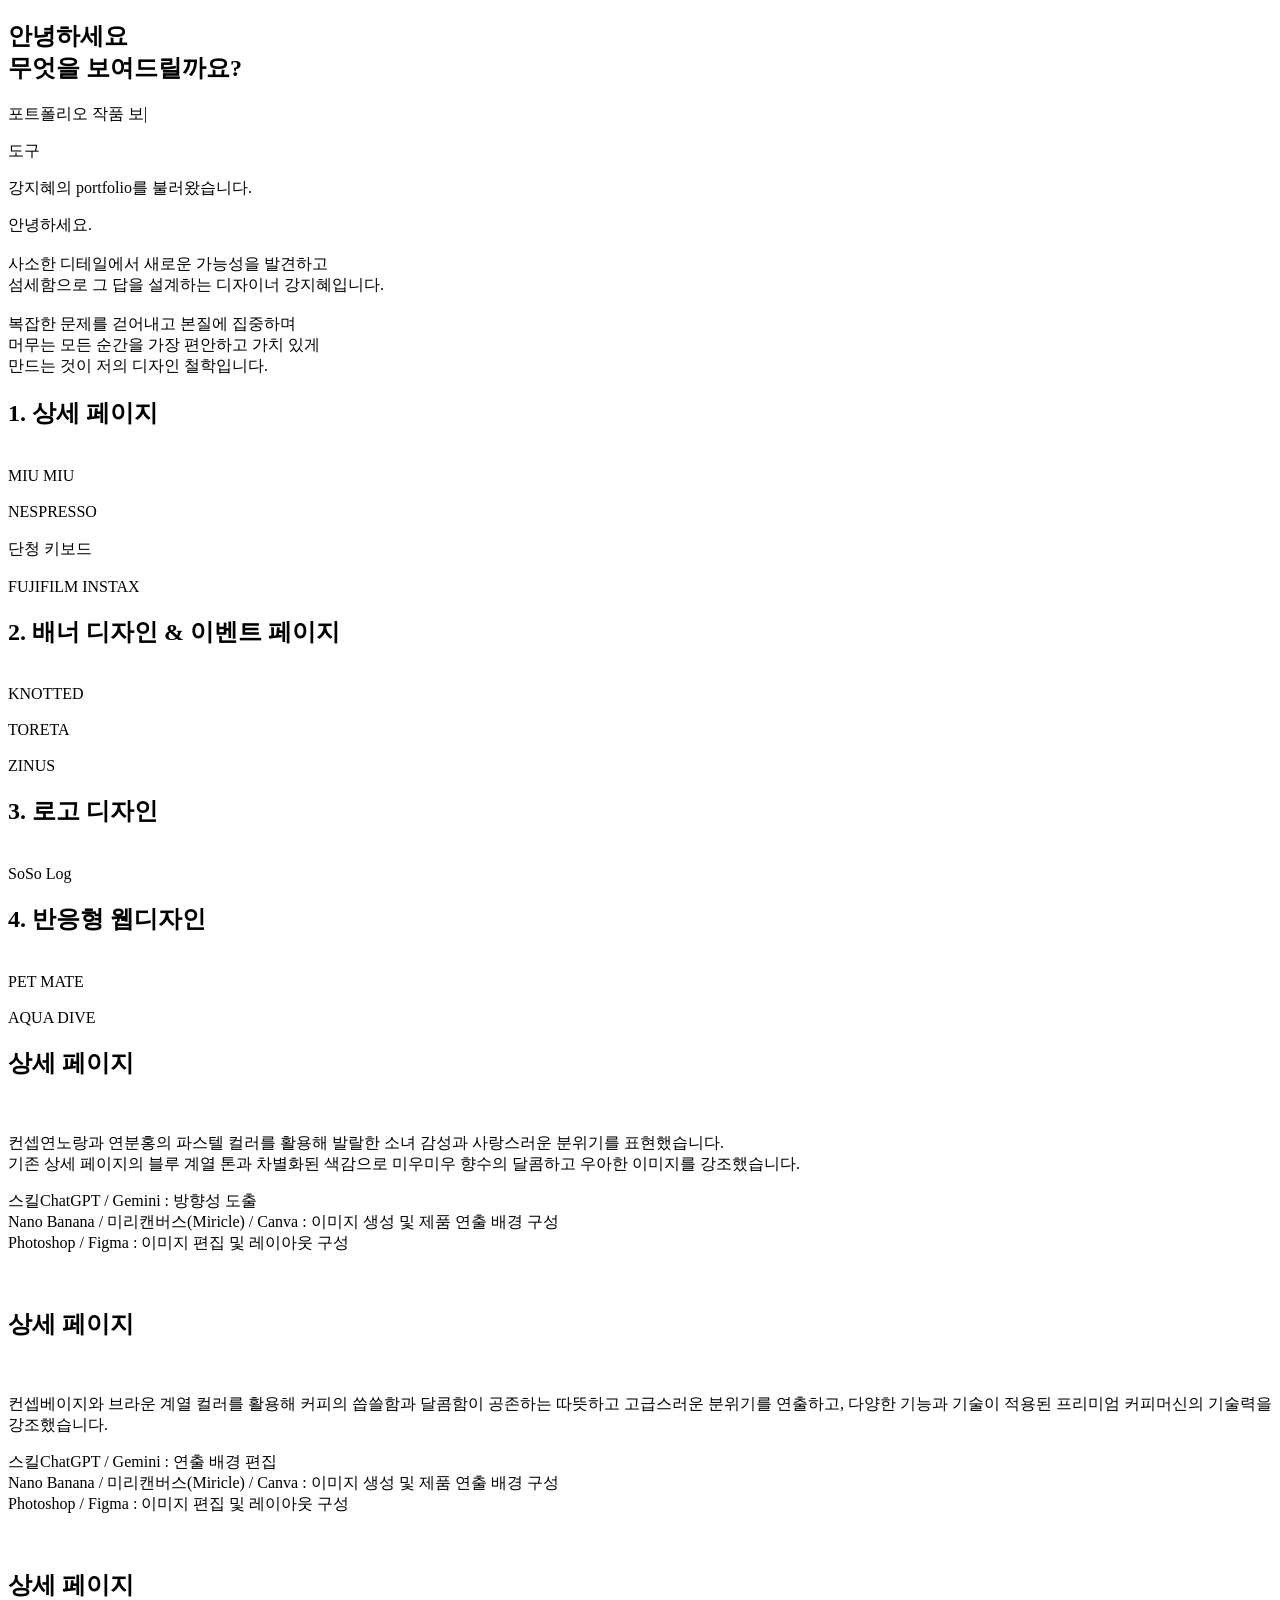
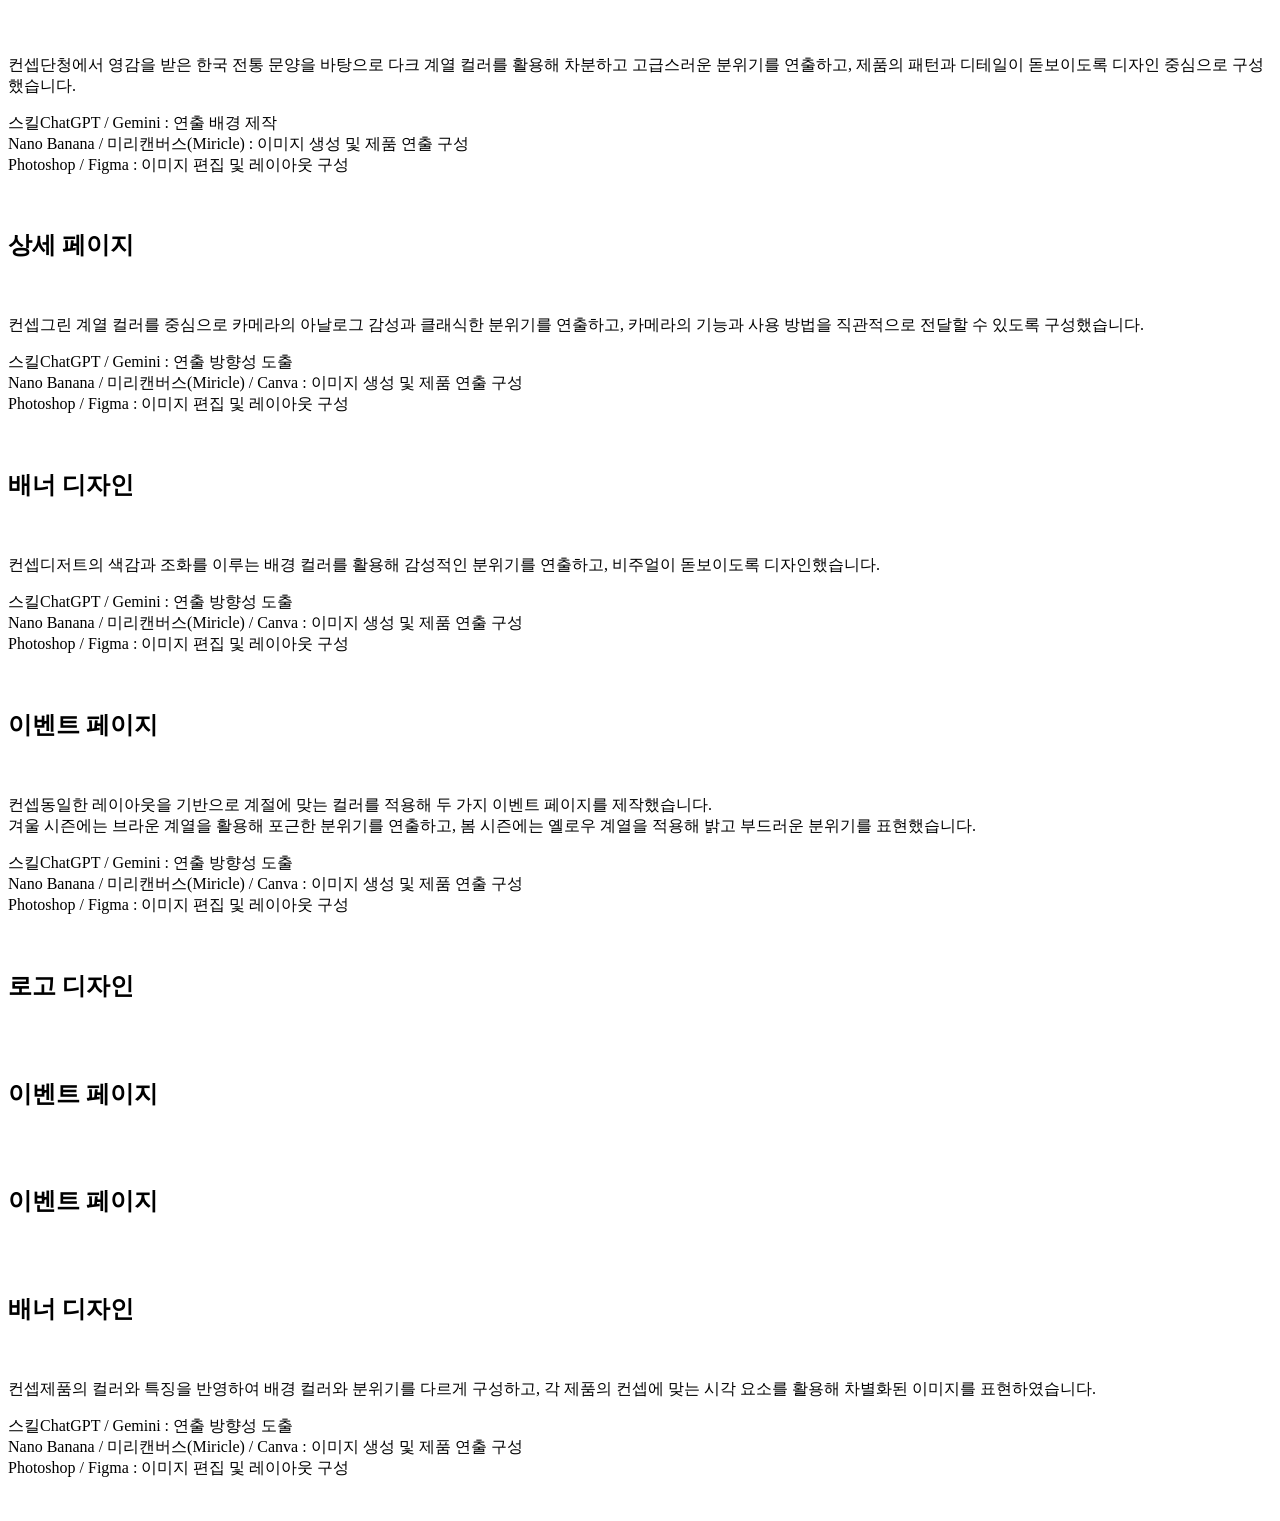
==== index.html @ 004fb9c6 "Add files via upload" ====
<!DOCTYPE html>
<html lang="ko">
<head>
<meta charset="UTF-8">
<meta http-equiv="X-UA-Compatible" content="IE=edge">
<meta name="viewport" content="width=device-width, initial-scale=1.0">
<script src="https://kit.fontawesome.com/efbf198f8e.js" crossorigin="anonymous"></script>
<link rel="preconnect" href="https://fonts.googleapis.com">
<link rel="preconnect" href="https://fonts.gstatic.com" crossorigin>
<link href="https://fonts.googleapis.com/css2?family=Inter:ital,opsz,wght@0,14..32,100..900;1,14..32,100..900&display=swap" rel="stylesheet">
<link rel="stylesheet" href="https://unpkg.com/aos@next/dist/aos.css" />
<link rel="stylesheet" href="https://cdn.jsdelivr.net/npm/swiper@12/swiper-bundle.min.css" />
<link rel="stylesheet" href="css/index.css">
<title></title>
<style>
</style>
</head>
<body>
    <main>
        <section class="menu-bar flex-box">
            <div class="top-icon">
                <div><i class="fa-solid fa-bars"></i></div>
                <div><i class="fa-solid fa-pen-to-square"></i></div>
            </div>
            <div class="bottom-icon">
                <i class="fa-solid fa-gear"></i>
            </div>
        </section>
        <section class="flex-box pofol-back">
            <div class="search-group">
                <div class="title">
                    <h2>안녕하세요 <br>
                        무엇을 보여드릴까요?</h2>
                </div>
                <div class="search-box">
                        <div class="pofol">
                            <p class="jihyepofol">강지혜 portfolio</p>
                            <p id="typing"><span class="cursor">|</span></p>
                        </div>
                    <div class="icon-bar flex-box">
                        <div class="left-icon flex-box">
                            <i class="fa-regular fa-plus"></i>
                            <span>
                                <i class="fa-solid fa-sliders"></i> <span>도구</span>
                            </span>
                        </div>
                        <span class="right-icon">
                            <i class="fa-solid fa-circle-arrow-right"></i>
                        </span>
                    </div>
                </div>
            </div>
        </section>
        <section class="portfolio-start" >
                <div class="txt-intro">
                        <p><span class="purple">강지혜의 portfolio</span>를 불러왔습니다.</p>
                        <div class="line"></div>
                    <div>
                        <p class="myintro">안녕하세요. <br><br>
                        사소한 디테일에서 <span class="bold">새로운 가능성을 발견</span>하고 <br>
                        <span class="bold">섬세함으로 그 답을 설계하는 디자이너 강지혜</span>입니다. <br> <br>
                        <span class="bold">복잡한 문제를 걷어내고 본질에 집중</span>하며 <br>
                        머무는 모든 순간을 <span class="bold">가장 편안하고 가치 있게</span> <br>
                        만드는 것이 <span class="bold">저의 디자인 철학</span>입니다.
                        </p>
                        <div class="line"></div>
                    </div>
                </div>

        <div class="work">
            <div class="design">
                <h2>1. 상세 페이지</h2>
                <div class="work-img flex-box">
                    <div class="modal-open" onclick="open_modal(0)" >
                        <img src="img/promotion/miumiu/miuthumb.png" alt=""  > 
                        <div>MIU MIU</div>
                    </div>
                    <div class="modal-open" onclick="open_modal(1)">
                        <img src="img/promotion/nespresso/nespressothumb.png" alt="" >
                        <div>NESPRESSO</div>
                    </div>
                    <div class="modal-open" onclick="open_modal(2)">
                        <img src="img/promotion/keyboard/keyboardthumb.png" alt="" >
                        <div>단청 키보드</div>
                    </div>
                    <div class="modal-open" onclick="open_modal(3)">
                        <img src="img/promotion/fujifilm/fujifilmthumb.png" alt="" >
                        <div>FUJIFILM INSTAX</div>
                    </div>
           
                </div>
                <div class="line"></div>
            </div>
            <div class="design">
                <h2>2. 배너 디자인 & 이벤트 페이지</h2>
                <div class="work-img flex-box">
                    <div class="modal-open" onclick="open_modal(4)">
                        <img src="img/promotion/knotted/knottedthumb.png" alt="" class="page-img">
                        <div>KNOTTED</div>
                    </div>
                    <div class="modal-open" onclick="open_modal(9)">
                        <img src="img/promotion/toreta/toretathumb.png" alt="" class="page-img">
                        <div>TORETA</div>
                    </div>
                    <div class="modal-open" onclick="open_modal(5)">
                        <img src="img/promotion/zinus/zinustjumb.png" alt="" class="page-img">
                        <div>ZINUS</div>
                    </div>
                </div>
                <div class="line"></div>
            </div>
            <div class="design">
                <h2>3. 로고 디자인</h2>
                <div class="work-img flex-box">
                    <div class="modal-open" onclick="open_modal(6)">
                        <img src="img/promotion/logo/logo.png" alt="" class="page-img">
                        <div>SoSo Log</div>
                    </div>
                </div>
                <div class="line"></div>
            </div>
            <div class="design">
                <h2>4. 반응형 웹디자인</h2>
                <div class="work-img flex-box">
                    <div class="modal-open" onclick="open_modal(7)">
                        <img src="port1/images/petthumb.png" alt="" class="page-img">
                        <div>PET MATE</div>
                    </div>
                    <div class="modal-open" onclick="open_modal(8)">
                        <img src="port2/images/aquathumb.png" alt="" class="page-img">
                        <div>AQUA DIVE</div>
                    </div>
                </div>
                <div class="line"></div>
            </div>
        </div>
        </section>
    </main>
    <!-- 모달1 구역 -->
    <div class="modal" >
        <div class="modal-wrap">
            <div class="modal-body">
                <div  class="modal-860">
                    <h2>상세 페이지</h2>
                    <div class="modal-logo"><img src="img/promotion/miumiu/logo.png" alt=""></div>
                    <p class="con"><span>컨셉</span>연노랑과 연분홍의 파스텔 컬러를 활용해 발랄한 소녀 감성과 사랑스러운 분위기를 표현했습니다. <br> 기존 상세 페이지의 블루 계열 톤과 차별화된 색감으로 미우미우 향수의 달콤하고 우아한 이미지를 강조했습니다.</p>
                    <p class="con"><span>스킬</span>ChatGPT / Gemini : 방향성 도출 <br>
                        Nano Banana / 미리캔버스(Miricle) / Canva : 이미지 생성 및 제품 연출 배경 구성 <br>
                        Photoshop / Figma : 이미지 편집 및 레이아웃 구성</p> 
                        
                    <img src="img/promotion/miumiu/miu_01.jpg" alt="">                                 
                    <img src="img/promotion/miumiu/miu_02.jpg" alt="">                                 
                    <img src="img/promotion/miumiu/miu_03.jpg" alt="">                                 
                    <span class="modal-close"><i class="fa-solid fa-xmark"></i></span>
                </div>
            </div>
        </div>   
    </div>
    <div class="modal" >
        <div class="modal-wrap">
            <div class="modal-body">
                <div  class="modal-860">
                    <h2>상세 페이지</h2>
                    <div class="modal-logo"><img src="img/promotion/nespresso/logo.png" alt=""></div>
                    <p class="con"><span>컨셉</span>베이지와 브라운 계열 컬러를 활용해 커피의 씁쓸함과 달콤함이 공존하는 따뜻하고 고급스러운 분위기를 연출하고, 다양한 기능과 기술이 적용된 프리미엄 커피머신의 기술력을 강조했습니다.</p>
                    <p class="con"><span>스킬</span>ChatGPT / Gemini : 연출 배경 편집 <br>
                        Nano Banana / 미리캔버스(Miricle) / Canva : 이미지 생성 및 제품 연출 배경 구성 <br>
                        Photoshop / Figma : 이미지 편집 및 레이아웃 구성</p> 
                    <img src="img/promotion/nespresso/nespresso_01.jpg" alt="">                                 
                    <img src="img/promotion/nespresso/nespresso_02.jpg" alt="">                                 
                    <img src="img/promotion/nespresso/nespresso_03.jpg" alt="">                                 
                    <img src="img/promotion/nespresso/nespresso_04.jpg" alt="">                                 
                    <span class="modal-close"><i class="fa-solid fa-xmark"></i></span>
                </div>
            </div>
        </div>   
    </div>
    <div class="modal" >
        <div class="modal-wrap">
            <div class="modal-body">
                <div  class="modal-860">
                    <h2>상세 페이지</h2>
                    <div class="modal-logo"><img src="img/promotion/keyboard/logo.png" alt=""></div>
                    <p class="con"><span>컨셉</span>단청에서 영감을 받은 한국 전통 문양을 바탕으로 다크 계열 컬러를 활용해 차분하고 고급스러운 분위기를 연출하고, 제품의 패턴과 디테일이 돋보이도록 디자인 중심으로 구성했습니다.</p>
                    <p class="con"><span>스킬</span>ChatGPT / Gemini : 연출 배경 제작 <br>
                        Nano Banana / 미리캔버스(Miricle) : 이미지 생성 및 제품 연출 구성 <br>
                        Photoshop / Figma : 이미지 편집 및 레이아웃 구성</p> 
                    <img src="img/promotion/keyboard/keyboard_01.jpg" alt="">                                 
                    <img src="img/promotion/keyboard/keyboard_02.jpg" alt="">                                 
                    <img src="img/promotion/keyboard/keyboard_03.jpg" alt="">                                 
                    <img src="img/promotion/keyboard/keyboard_04.jpg" alt="">                                 
                    <span class="modal-close"><i class="fa-solid fa-xmark"></i></span>
                </div>
            </div>
        </div>   
    </div>
    <div class="modal" >
        <div class="modal-wrap">
            <div class="modal-body">
                <div  class="modal-860">
                    <h2>상세 페이지</h2>
                    <div class="modal-logo"><img src="img/promotion/keyboard/logo.png" alt=""></div>
                    <p class="con"><span>컨셉</span>그린 계열 컬러를 중심으로 카메라의 아날로그 감성과 클래식한 분위기를 연출하고, 카메라의 기능과 사용 방법을 직관적으로 전달할 수 있도록 구성했습니다.</p>
                    <p class="con"><span>스킬</span>ChatGPT / Gemini : 연출 방향성 도출 <br>
                        Nano Banana / 미리캔버스(Miricle) / Canva : 이미지 생성 및 제품 연출 구성 <br>
                        Photoshop / Figma : 이미지 편집 및 레이아웃 구성</p> 
                    <img src="img/promotion/fujifilm/fujifilm_01.jpg" alt="">
                    <img src="img/promotion/fujifilm/fujifilm_02.jpg" alt="">
                    <img src="img/promotion/fujifilm/fujifilm_03.jpg" alt="">
                    <img src="img/promotion/fujifilm/fujifilm_04.jpg" alt="">
                    <span class="modal-close"><i class="fa-solid fa-xmark"></i></span>
                </div>
            </div>
        </div>   
    </div>
    <div class="modal" >
        <div class="modal-wrap">
            <div class="modal-body">
                <div  class="modal-1400">
                    <h2>배너 디자인</h2>
                    <div class="modal-logo"><img src="img/promotion/keyboard/logo.png" alt=""></div>
                    <p class="con"><span>컨셉</span>디저트의 색감과 조화를 이루는 배경 컬러를 활용해 감성적인 분위기를 연출하고, 비주얼이 돋보이도록 디자인했습니다.</p>
                    <p class="con"><span>스킬</span>ChatGPT / Gemini : 연출 방향성 도출 <br>
                        Nano Banana / 미리캔버스(Miricle) / Canva : 이미지 생성 및 제품 연출 구성 <br>
                        Photoshop / Figma : 이미지 편집 및 레이아웃 구성</p> 
                    <img src="img/promotion/knotted/tnotted3.png" alt="">
                    <img src="img/promotion/knotted/tnotted1.png" alt="">
                    <img src="img/promotion/knotted/tnotted2.png" alt="">
                    <span class="modal-close"><i class="fa-solid fa-xmark"></i></span>
                </div>
            </div>
        </div>   
    </div>
    <div class="modal" >
        <div class="modal-wrap">
            <div class="modal-body">
                <div  class="modal-860">
                    <h2>이벤트 페이지</h2>
                    <div class="modal-logo"><img src="img/promotion/zinus/logo.png" alt=""></div>
                    <p class="con"><span>컨셉</span>동일한 레이아웃을 기반으로 계절에 맞는 컬러를 적용해 두 가지 이벤트 페이지를 제작했습니다. <br>겨울 시즌에는 브라운 계열을 활용해 포근한 분위기를 연출하고, 봄 시즌에는 옐로우 계열을 적용해 밝고 부드러운 분위기를 표현했습니다.</p>
                    <p class="con"><span>스킬</span>ChatGPT / Gemini : 연출 방향성 도출 <br>
                        Nano Banana / 미리캔버스(Miricle) / Canva : 이미지 생성 및 제품 연출 구성 <br>
                        Photoshop / Figma : 이미지 편집 및 레이아웃 구성</p> 
                    <img src="img/promotion/zinus/zinus1.png" alt="">
                    <img src="img/promotion/zinus/zinus2.png" alt="">
                    <span class="modal-close"><i class="fa-solid fa-xmark"></i></span>
                </div>
            </div>
        </div>   
    </div>
    <div class="modal" >
        <div class="modal-wrap">
            <div class="modal-body">
                <div  class="modal-1400">
                    <h2>로고 디자인</h2>
                    <div class="modal-logo"><img src="img/promotion/logo/sologo.png" alt=""></div>
                        <img src="img/promotion/logo/sosolog_01.jpg" alt="">
                        <img src="img/promotion/logo/sosolog_02.jpg" alt="">
                        <img src="img/promotion/logo/sosolog_03.jpg" alt="">
                    <span class="modal-close"><i class="fa-solid fa-xmark"></i></span>
                </div>
            </div>
        </div>   
    </div>
    <div class="modal" >
        <div class="modal-wrap">
            <div class="modal-body">
                <div  class="modal-1400">
                    <h2>이벤트 페이지</h2>
                    <div class="modal-logo"><img src="port1/images/logo.png" alt=""></div>
                        <img src="port1/images/pet_01.jpg" alt="">
                        <img src="port1/images/pet_02.jpg" alt="">
                        <img src="port1/images/pet_03.jpg" alt="">
                    <span class="modal-close"><i class="fa-solid fa-xmark"></i></span>
                </div>
            </div>
        </div>   
    </div>
    <div class="modal" >
        <div class="modal-wrap">
            <div class="modal-body">
                <div  class="modal-1400">
                    <h2>이벤트 페이지</h2>
                    <div class="modal-logo"><img src="port2/images/logo.png" alt=""></div>
                        <img src="port2/images/aqua_01.jpg" alt="">
                        <img src="port2/images/aqua_02.jpg" alt="">
                        <img src="port2/images/aqua_03.jpg" alt="">
                        <img src="port2/images/aqua_04.jpg" alt="">
                    <span class="modal-close"><i class="fa-solid fa-xmark"></i></span>
                </div>
            </div>
        </div>   
    </div>
    <div class="modal" >
        <div class="modal-wrap">
            <div class="modal-body">
                <div  class="modal-1400">
                    <h2>배너 디자인</h2>
                    <div class="modal-logo"><img src="img/promotion/toreta/logo.png" alt=""></div>
                    <p class="con"><span>컨셉</span>제품의 컬러와 특징을 반영하여 배경 컬러와 분위기를 다르게 구성하고, 각 제품의 컨셉에 맞는 시각 요소를 활용해 차별화된 이미지를 표현하였습니다.</p>
                    <p class="con"><span>스킬</span>ChatGPT / Gemini : 연출 방향성 도출 <br>
                        Nano Banana / 미리캔버스(Miricle) / Canva : 이미지 생성 및 제품 연출 구성 <br>
                        Photoshop / Figma : 이미지 편집 및 레이아웃 구성</p> 
                        <img src="img/promotion/toreta/toreta_01.png" alt="">
                        <img src="img/promotion/toreta/toreta_02.png" alt="">
                    <span class="modal-close"><i class="fa-solid fa-xmark"></i></span>
                </div>
            </div>
        </div>   
    </div>




















<script src="https://ajax.googleapis.com/ajax/libs/jquery/3.5.1/jquery.min.js"></script>
<script>
    let modal = document.querySelectorAll('.modal');  /* 모달창 */
 
    function open_modal(modal_num){  
        // 모달창이 열리면 body 에 있던 스크롤바는 감춘다
           $('body').css('overflow','hidden');      

           modal[modal_num].style.display ='block';  /* 매개변수를 통하여 배열번호를 전달받아 해당 클래스(모달창)를 열어줌 */
                      
            $('.modal-close').click(function(){
                $('body').css('overflow','auto');
                $('.modal').css('display','none');
                            });  
         } ;
</script>

















<script src="https://unpkg.com/aos@next/dist/aos.js"></script>

<script>

$(document).ready(function() {
    // 1. 타이핑 효과 (기존 것 유지)
    let $title = $(".jihyepofol");    
    let $cursor = $(".cursor");        
    let text = "포트폴리오 작품 보러가기.";
    let i = 0;
    
    setTimeout(function() {
        $title.fadeOut(500, function() {
            $cursor.show();
            let interval = setInterval(function() {
                $cursor.before(text.charAt(i));
                i++;
                if (i >= text.length) clearInterval(interval);
            }, 100);
        });
    }, 100);

    // 2. 화살표 클릭 시 핵심 동작
    $(".right-icon").on("click", function() {
        // 버튼 중복 클릭 방지
        $(this).css({"pointer-events": "none"}); 

        // 1단계: 전체 섹션을 보이게 함
        $(".portfolio-start").fadeIn(600);

        // 2단계: 섹션 안의 .design 요소들을 0.3초 간격으로 하나씩 나타나게 함
        $(".portfolio-start .design").each(function(index) {
            $(this).delay(index * 300).animate({ opacity: 1 }, 800);
        });

        // 3단계: 포트폴리오 위치로 부드럽게 스크롤
        $('html, body').animate({
            scrollTop: $(".portfolio-start").offset().top
        }, 600);
    });
});

// 모달창------------------------------------------------------------------------------


</script>
</body>
</html>
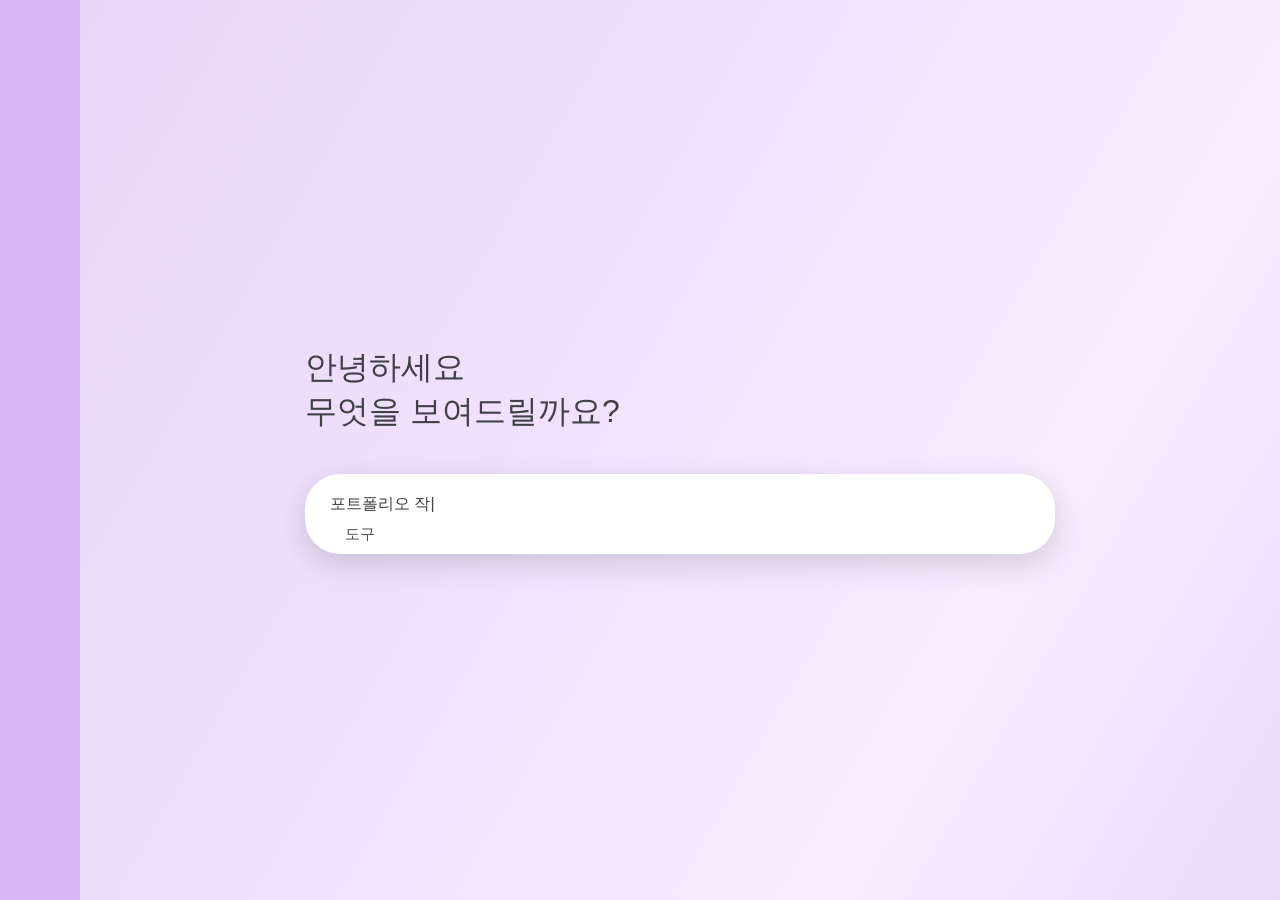
==== commit 0cdab29a: "Add files via upload" ====
--- a/index.html
+++ b/index.html
@@ -144,7 +144,7 @@
                     <h2>상세 페이지</h2>
                     <div class="modal-logo"><img src="img/promotion/miumiu/logo.png" alt=""></div>
                     <p class="con"><span>컨셉</span>연노랑과 연분홍의 파스텔 컬러를 활용해 발랄한 소녀 감성과 사랑스러운 분위기를 표현했습니다. <br> 기존 상세 페이지의 블루 계열 톤과 차별화된 색감으로 미우미우 향수의 달콤하고 우아한 이미지를 강조했습니다.</p>
-                    <p class="con"><span>스킬</span>ChatGPT / Gemini : 방향성 도출 <br>
+                    <p class="con"><span>기술 스택</span>ChatGPT / Gemini : 방향성 도출 <br>
                         Nano Banana / 미리캔버스(Miricle) / Canva : 이미지 생성 및 제품 연출 배경 구성 <br>
                         Photoshop / Figma : 이미지 편집 및 레이아웃 구성</p> 
                         
@@ -163,7 +163,7 @@
                     <h2>상세 페이지</h2>
                     <div class="modal-logo"><img src="img/promotion/nespresso/logo.png" alt=""></div>
                     <p class="con"><span>컨셉</span>베이지와 브라운 계열 컬러를 활용해 커피의 씁쓸함과 달콤함이 공존하는 따뜻하고 고급스러운 분위기를 연출하고, 다양한 기능과 기술이 적용된 프리미엄 커피머신의 기술력을 강조했습니다.</p>
-                    <p class="con"><span>스킬</span>ChatGPT / Gemini : 연출 배경 편집 <br>
+                    <p class="con"><span>기술 스택</span>ChatGPT / Gemini : 연출 배경 편집 <br>
                         Nano Banana / 미리캔버스(Miricle) / Canva : 이미지 생성 및 제품 연출 배경 구성 <br>
                         Photoshop / Figma : 이미지 편집 및 레이아웃 구성</p> 
                     <img src="img/promotion/nespresso/nespresso_01.jpg" alt="">                                 
@@ -182,7 +182,7 @@
                     <h2>상세 페이지</h2>
                     <div class="modal-logo"><img src="img/promotion/keyboard/logo.png" alt=""></div>
                     <p class="con"><span>컨셉</span>단청에서 영감을 받은 한국 전통 문양을 바탕으로 다크 계열 컬러를 활용해 차분하고 고급스러운 분위기를 연출하고, 제품의 패턴과 디테일이 돋보이도록 디자인 중심으로 구성했습니다.</p>
-                    <p class="con"><span>스킬</span>ChatGPT / Gemini : 연출 배경 제작 <br>
+                    <p class="con"><span>기술 스택</span>ChatGPT / Gemini : 연출 배경 제작 <br>
                         Nano Banana / 미리캔버스(Miricle) : 이미지 생성 및 제품 연출 구성 <br>
                         Photoshop / Figma : 이미지 편집 및 레이아웃 구성</p> 
                     <img src="img/promotion/keyboard/keyboard_01.jpg" alt="">                                 
@@ -199,9 +199,9 @@
             <div class="modal-body">
                 <div  class="modal-860">
                     <h2>상세 페이지</h2>
-                    <div class="modal-logo"><img src="img/promotion/keyboard/logo.png" alt=""></div>
+                    <div class="modal-logo"><img src="img/promotion/fujifilm/logo.png" alt=""></div>
                     <p class="con"><span>컨셉</span>그린 계열 컬러를 중심으로 카메라의 아날로그 감성과 클래식한 분위기를 연출하고, 카메라의 기능과 사용 방법을 직관적으로 전달할 수 있도록 구성했습니다.</p>
-                    <p class="con"><span>스킬</span>ChatGPT / Gemini : 연출 방향성 도출 <br>
+                    <p class="con"><span>기술 스택</span>ChatGPT / Gemini : 연출 방향성 도출 <br>
                         Nano Banana / 미리캔버스(Miricle) / Canva : 이미지 생성 및 제품 연출 구성 <br>
                         Photoshop / Figma : 이미지 편집 및 레이아웃 구성</p> 
                     <img src="img/promotion/fujifilm/fujifilm_01.jpg" alt="">
@@ -218,9 +218,9 @@
             <div class="modal-body">
                 <div  class="modal-1400">
                     <h2>배너 디자인</h2>
-                    <div class="modal-logo"><img src="img/promotion/keyboard/logo.png" alt=""></div>
+                    <div class="modal-logo"><img src="img/promotion/knotted/logo.png" alt=""></div>
                     <p class="con"><span>컨셉</span>디저트의 색감과 조화를 이루는 배경 컬러를 활용해 감성적인 분위기를 연출하고, 비주얼이 돋보이도록 디자인했습니다.</p>
-                    <p class="con"><span>스킬</span>ChatGPT / Gemini : 연출 방향성 도출 <br>
+                    <p class="con"><span>기술 스택</span>ChatGPT / Gemini : 연출 방향성 도출 <br>
                         Nano Banana / 미리캔버스(Miricle) / Canva : 이미지 생성 및 제품 연출 구성 <br>
                         Photoshop / Figma : 이미지 편집 및 레이아웃 구성</p> 
                     <img src="img/promotion/knotted/tnotted3.png" alt="">
@@ -238,7 +238,7 @@
                     <h2>이벤트 페이지</h2>
                     <div class="modal-logo"><img src="img/promotion/zinus/logo.png" alt=""></div>
                     <p class="con"><span>컨셉</span>동일한 레이아웃을 기반으로 계절에 맞는 컬러를 적용해 두 가지 이벤트 페이지를 제작했습니다. <br>겨울 시즌에는 브라운 계열을 활용해 포근한 분위기를 연출하고, 봄 시즌에는 옐로우 계열을 적용해 밝고 부드러운 분위기를 표현했습니다.</p>
-                    <p class="con"><span>스킬</span>ChatGPT / Gemini : 연출 방향성 도출 <br>
+                    <p class="con"><span>기술 스택</span>ChatGPT / Gemini : 연출 방향성 도출 <br>
                         Nano Banana / 미리캔버스(Miricle) / Canva : 이미지 생성 및 제품 연출 구성 <br>
                         Photoshop / Figma : 이미지 편집 및 레이아웃 구성</p> 
                     <img src="img/promotion/zinus/zinus1.png" alt="">
@@ -298,7 +298,7 @@
                     <h2>배너 디자인</h2>
                     <div class="modal-logo"><img src="img/promotion/toreta/logo.png" alt=""></div>
                     <p class="con"><span>컨셉</span>제품의 컬러와 특징을 반영하여 배경 컬러와 분위기를 다르게 구성하고, 각 제품의 컨셉에 맞는 시각 요소를 활용해 차별화된 이미지를 표현하였습니다.</p>
-                    <p class="con"><span>스킬</span>ChatGPT / Gemini : 연출 방향성 도출 <br>
+                    <p class="con"><span>기술 스택</span>ChatGPT / Gemini : 연출 방향성 도출 <br>
                         Nano Banana / 미리캔버스(Miricle) / Canva : 이미지 생성 및 제품 연출 구성 <br>
                         Photoshop / Figma : 이미지 편집 및 레이아웃 구성</p> 
                         <img src="img/promotion/toreta/toreta_01.png" alt="">
--- a/css/index.css
+++ b/css/index.css
@@ -0,0 +1,333 @@
+@charset "UTF-8";
+*{
+    margin: 0;
+    padding: 0;
+    box-sizing: border-box;
+    list-style: none;
+    text-decoration: none;
+    font-family: "Inter", sans-serif;
+
+    /* border: 1px solid red; */
+}
+body{overflow: scroll; overflow-x: hidden;}
+img{display: block; width: 100%;}
+.flex-box{display: flex; flex-wrap: wrap;}
+.container{max-width: 1400px; margin: auto; padding: 0 20px;}
+.line{border-bottom: 2px solid #969698; margin: 0 auto;}
+.bold{font-weight: 600;}
+.modal-1400{max-width: 1440px; margin: auto; padding: 20px;}
+.modal-1000{max-width: 1040px; margin: auto; padding: 20px;}
+.modal-860{max-width: 900px; margin: auto; padding: 20px;}
+
+
+
+.menu-bar {
+    position: fixed; 
+    left: 0; 
+    top: 0; 
+    width: 80px; 
+    height: 100vh;
+    background-color: #D8B6F1;
+    z-index: 10;
+    padding: 40px 0;
+    justify-content: space-between;
+    flex-direction: column;
+    align-items: center;
+    color: #505050;
+}
+
+.menu-bar .top-icon{width: 100%; text-align: center;}
+.menu-bar .top-icon i:nth-child(1){margin-bottom: 40px;}
+
+.menu-bar i{cursor: pointer; font-size: 18px;}
+
+
+
+.pofol-back{
+    height: 100vh;
+    flex-direction: column;
+    justify-content: center;
+    align-items: center;
+    padding-left: 80px;
+
+    /* 움직이는 그라데이션 */
+    background: linear-gradient(
+        120deg,
+        #E8D3F7,
+        #F6EDFF,
+        #D8B6F1,
+        #EAD8FA,
+        #E8D3F7
+
+
+
+        
+    );
+
+    background-size: 300% 300%;
+    animation: gradientMove 9s linear  infinite;
+}
+
+/* 그라데이션 움직임 */
+@keyframes gradientMove{
+    0%{
+        background-position: 0% 50%;
+    }
+    25%{
+        background-position: 50% 50%;
+    }
+    50%{
+        background-position: 75% 50%;
+    }
+    75%{
+        background-position: 100% 50%;
+    }
+    100%{
+        background-position: 0% 50%;
+    }
+}
+
+
+
+.pofol-back .search-group{width: 750px;}
+.pofol-back .title h2 {
+    font-size: 32px;
+    font-weight: 400;
+    margin-bottom: 40px;
+    color: #3F4146;
+}
+
+
+
+.pofol-back .search-box{
+    width: 100%;
+    background-color: #fff;
+    border-radius: 35px;
+    box-shadow: 0 10px 30px rgba(0, 0, 0, 0.15);
+}
+/* .pofol-back .search-box {padding: 20px 20px;} */
+.pofol-back .search-box .pofol{
+    /* margin-top: 20px; margin-bottom: 10px; margin-left: 25px;  */
+    padding-top: 20px;
+    padding-bottom: 10px;
+    padding-left: 25px;
+    min-height: 50px; 
+    color: #888888;
+}
+.pofol-back .search-box #typing{color: #3F4146; }
+
+/* 부모 박스의 높이를 고정해서 글자 교체 시 덜컹거림 방지 */
+
+
+.cursor {
+    animation: cursor-blink 0.7s infinite;
+    display: none;
+}
+
+
+
+
+.pofol-back .icon-bar{justify-content: space-between; align-items: center; }
+
+
+
+.pofol-back .left-icon{ margin-left:20px; margin-bottom: 10px; color: #505050; cursor: pointer; align-items: center;}
+
+.pofol-back .left-icon span{font-size: 15px;}
+
+.pofol-back .fa-plus{font-size: 30px; margin-right: 20px;}
+.pofol-back .right-icon{font-size: 40px; margin-right: 10px; margin-bottom: 10px; cursor: pointer; animation: blink 1.5s infinite;}
+
+.right-icon:active {
+    transform: scale(0.9); /* 눌리는 느낌 */
+}
+
+
+@keyframes cursor-blink {
+    50% { opacity: 0; }
+}
+
+@keyframes blink{
+    0%{opacity:1;}
+    50%{opacity:0;}
+    100%{opacity:1;}
+}
+
+/* -------------------------------------------portfolio-start-------------------------------------------- */
+
+.portfolio-start{
+    padding-top: 150px;
+    margin: 0 auto;
+    width: 1000px;
+    display: none;
+    padding-bottom: 150px;
+}
+
+.design{
+    opacity: 0;
+    transform: translateY(40px);
+    transition: all 0.6s ease;
+}
+
+.design.show{
+    opacity: 1;
+    transform: translateY(0);
+}
+/* .portfolio-start > .txt-intro {width: ;} */
+.portfolio-start p{font-size: 24px; color: #3F4146; margin-bottom: 50px;}
+.portfolio-start .myintro{ margin: 50px 0;}
+.portfolio-start > .txt-intro > p > .purple{ color: #CE9DF0; font-weight: 700;}
+
+
+.work{margin: 0 auto;}
+.work h2{color: #3F4146; margin-top: 100px; margin-bottom: 50px;}
+.work-img{gap: 5px; margin-bottom: 150px;}
+.work-img > div{width:calc((100% - 15px) / 4); position: relative;}
+/* .portfolio-start .work-img > div > img {filter: brightness(70%); } */
+.work-img > div > img {filter: brightness(75%); cursor: pointer; }
+.work-img > div > div{ 
+    position: absolute;
+    background-color: rgba(255, 255, 255, 0.8);
+    padding: 7px 10px;
+    border-radius: 20px;
+    width: 155px;
+    text-align: center;
+    margin-top: 10px;
+    margin-right: 10px;
+    right: 0;
+    top: 0;
+    color: #3F4146;
+    font-weight: 500;
+    margin-bottom: 130px;
+}
+.work-img > div > img:hover {filter: brightness(100%); transition: all 0.5s; }
+
+
+/* 스크롤바 전체 */
+::-webkit-scrollbar{
+    width:8px;
+}
+
+/* 스크롤 배경 */
+::-webkit-scrollbar-track{
+    background:transparent;
+}
+
+/* 스크롤 막대 */
+::-webkit-scrollbar-thumb{
+    background:#8E6BA7;
+    border-radius:10px;
+}
+
+/* 마우스 올렸을 때 */
+::-webkit-scrollbar-thumb:hover{
+    background:#D8B6F1;
+}
+
+
+/* 모달창 */
+
+.modal {
+    display: none;  
+    
+    position: fixed;
+    left: 0;
+    top: 0;    
+
+    overflow-y: auto;
+    
+    width: 100%;
+    height: 100%;   
+
+    background-color: rgba(0, 0, 0, 0.8);
+
+    z-index: 900; /* z-index는 반드시 들어가야 한다 */ }
+
+
+.modal-wrap {
+  
+    position: absolute;
+    left: 10%;/* 항상 수평 영역의 중앙에 위치하도록 설정 */
+    top: 50px;
+    /* background-color: red; */
+    display: block;
+    width:80%;
+    
+    padding-bottom:50px;    
+}
+
+.modal-body{   background-color: #fff;  padding:20px; border-radius: 20px; color: #202124;}  
+.modal-body h2{font-weight: 400; text-align: center; margin-bottom: 20px; color: #505050;}  
+.modal-body .modal-logo > img {width: auto; margin: 0 auto; margin-bottom: 30px;}  
+/* .modal-body .modal-logo { }   */
+.modal-body .con {font-size: 18px; margin-bottom: 30px;}
+.modal-body .con >span{text-align: left; font-weight: 600; display: block; margin-bottom: 4px; font-size: 20px;}
+
+
+
+.modal-close {
+    position: absolute;
+    right: 20px;
+    top: 20px;
+
+    display: block;
+    width: 50px;
+  
+
+    border: 0;
+    color: #8E6BA7;
+    cursor: pointer;
+    font-size: 35px;
+}
+
+
+
+
+
+
+
+
+
+/* ---------------------------------------------@media------------------------------------------------- */
+
+@media(max-width:1270px){
+.portfolio-start{width: 80%;}
+}
+
+@media(max-width:1100px){
+    /* .portfolio-start{width: 90%;} */
+.work{width: 90%;}
+.work-img{gap: 10px;}
+.work-img > div{width: calc((100% - 10px) / 2);}
+
+}
+
+@media(max-width:900px){
+    .pofol-back .search-group{width: 90%;}
+}
+
+@media(max-width:768px){
+    .menu-bar {background-color: #D8B6F1; width: 100%; flex-direction: row; justify-content: space-between;
+        height: auto;        padding: 15px 10px;
+    }
+    
+    .menu-bar .top-icon i:nth-child(1){margin-bottom: 0px;}
+    .menu-bar .fa-bars{display: block; padding-left: 20px;}
+    .menu-bar .fa-pen-to-square,
+    .menu-bar .fa-gear{display: none;}
+    .pofol-back{padding: 0;}
+    .pofol-back .title h2{font-size: 28px; margin-bottom:20px}
+    .pofol-back .fa-plus{font-size: 25px;}
+    .pofol-back .right-icon{font-size: 30px;}
+
+    .portfolio-start > .txt-intro p {
+        font-size: 20px;
+    }
+    .work h2{font-size: 21px;}
+    .work-img > div{width: 100%;}
+
+    .modal-body .con{font-size: 16px;}
+    .modal-body .con br{display: none;}
+
+
+}
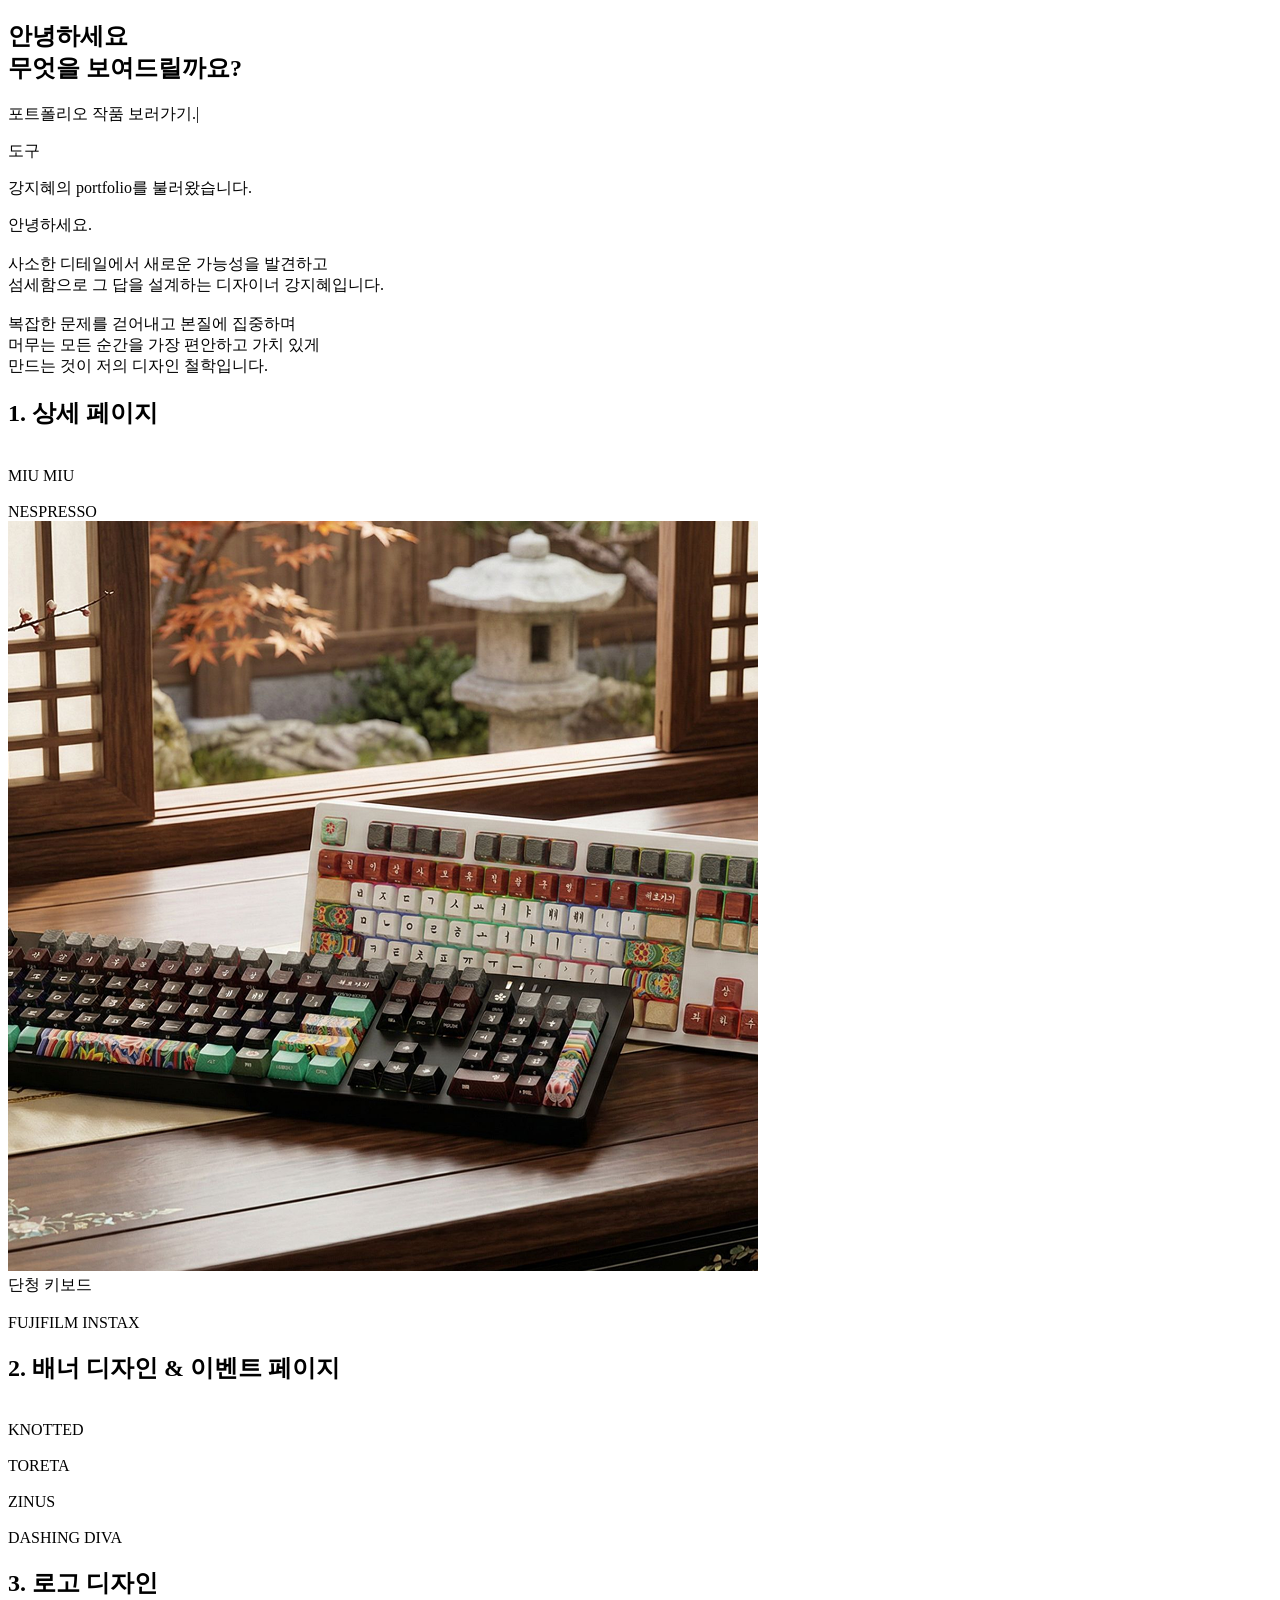
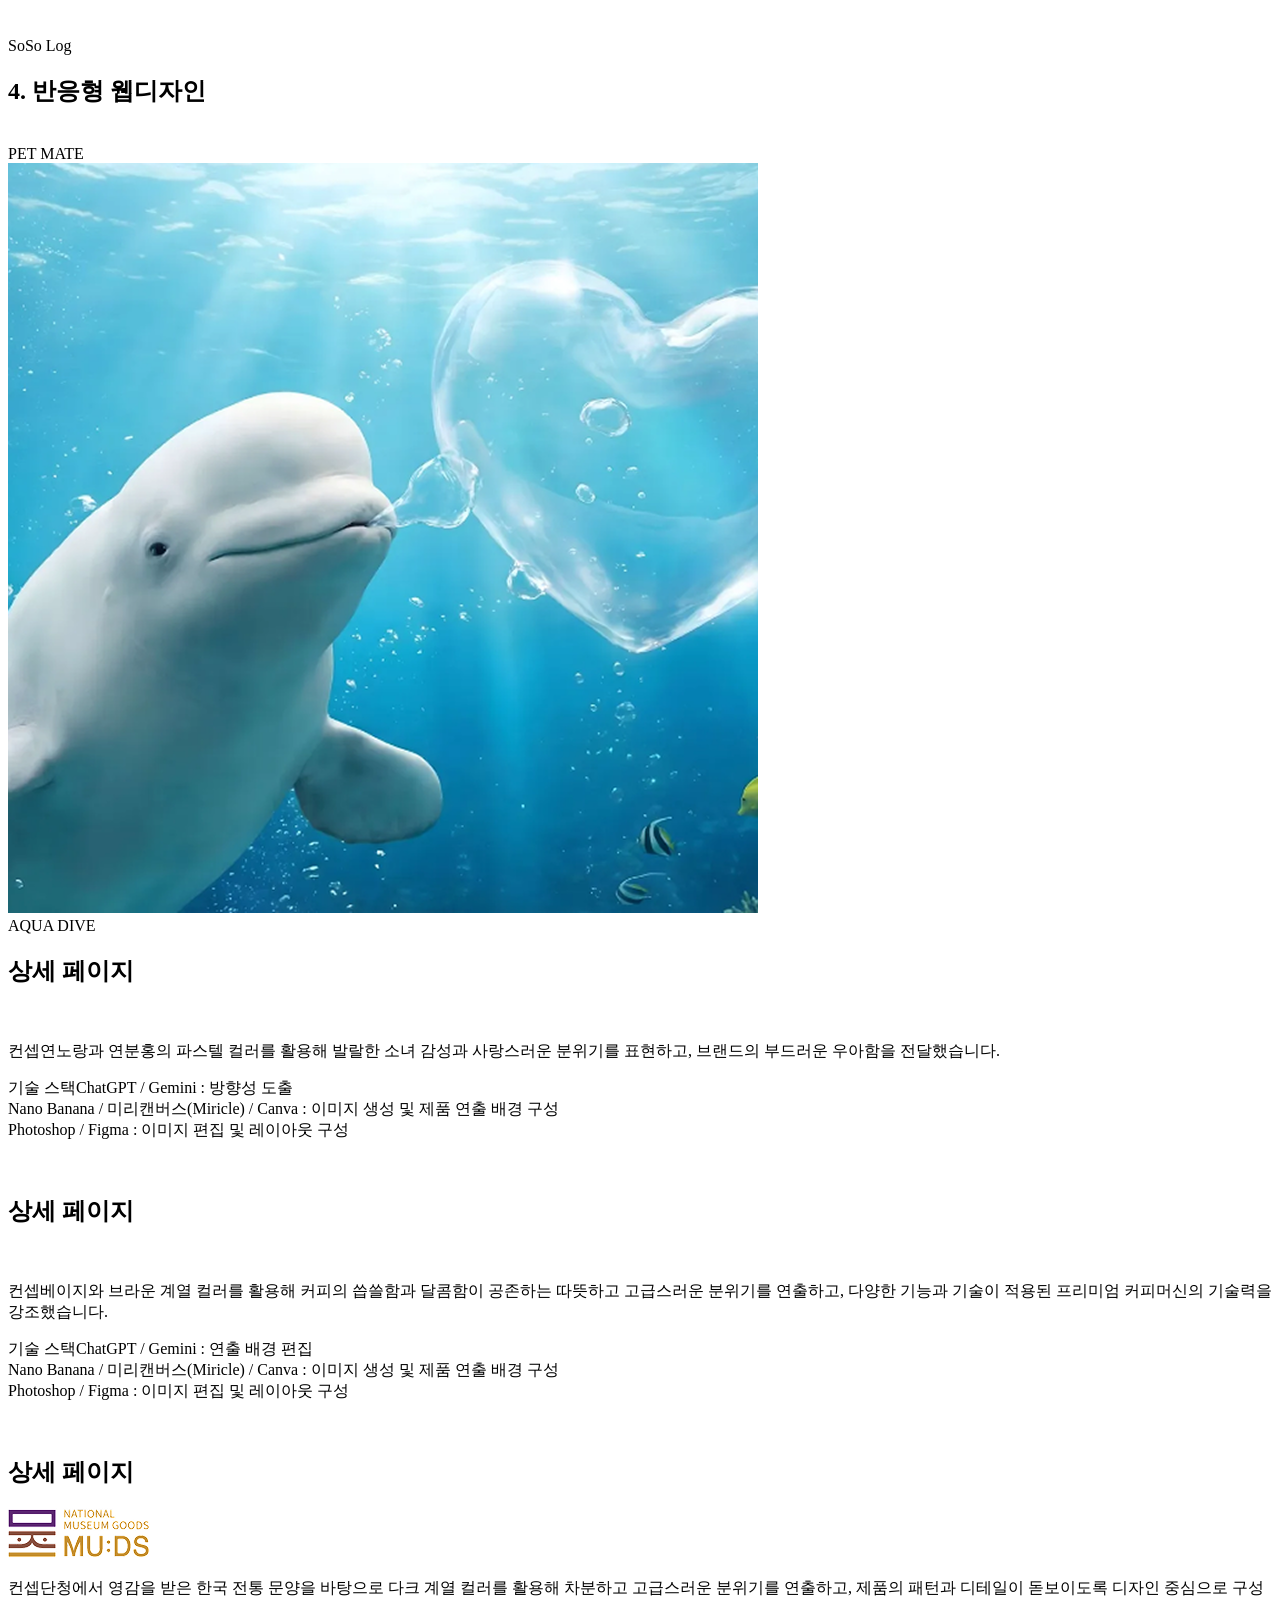
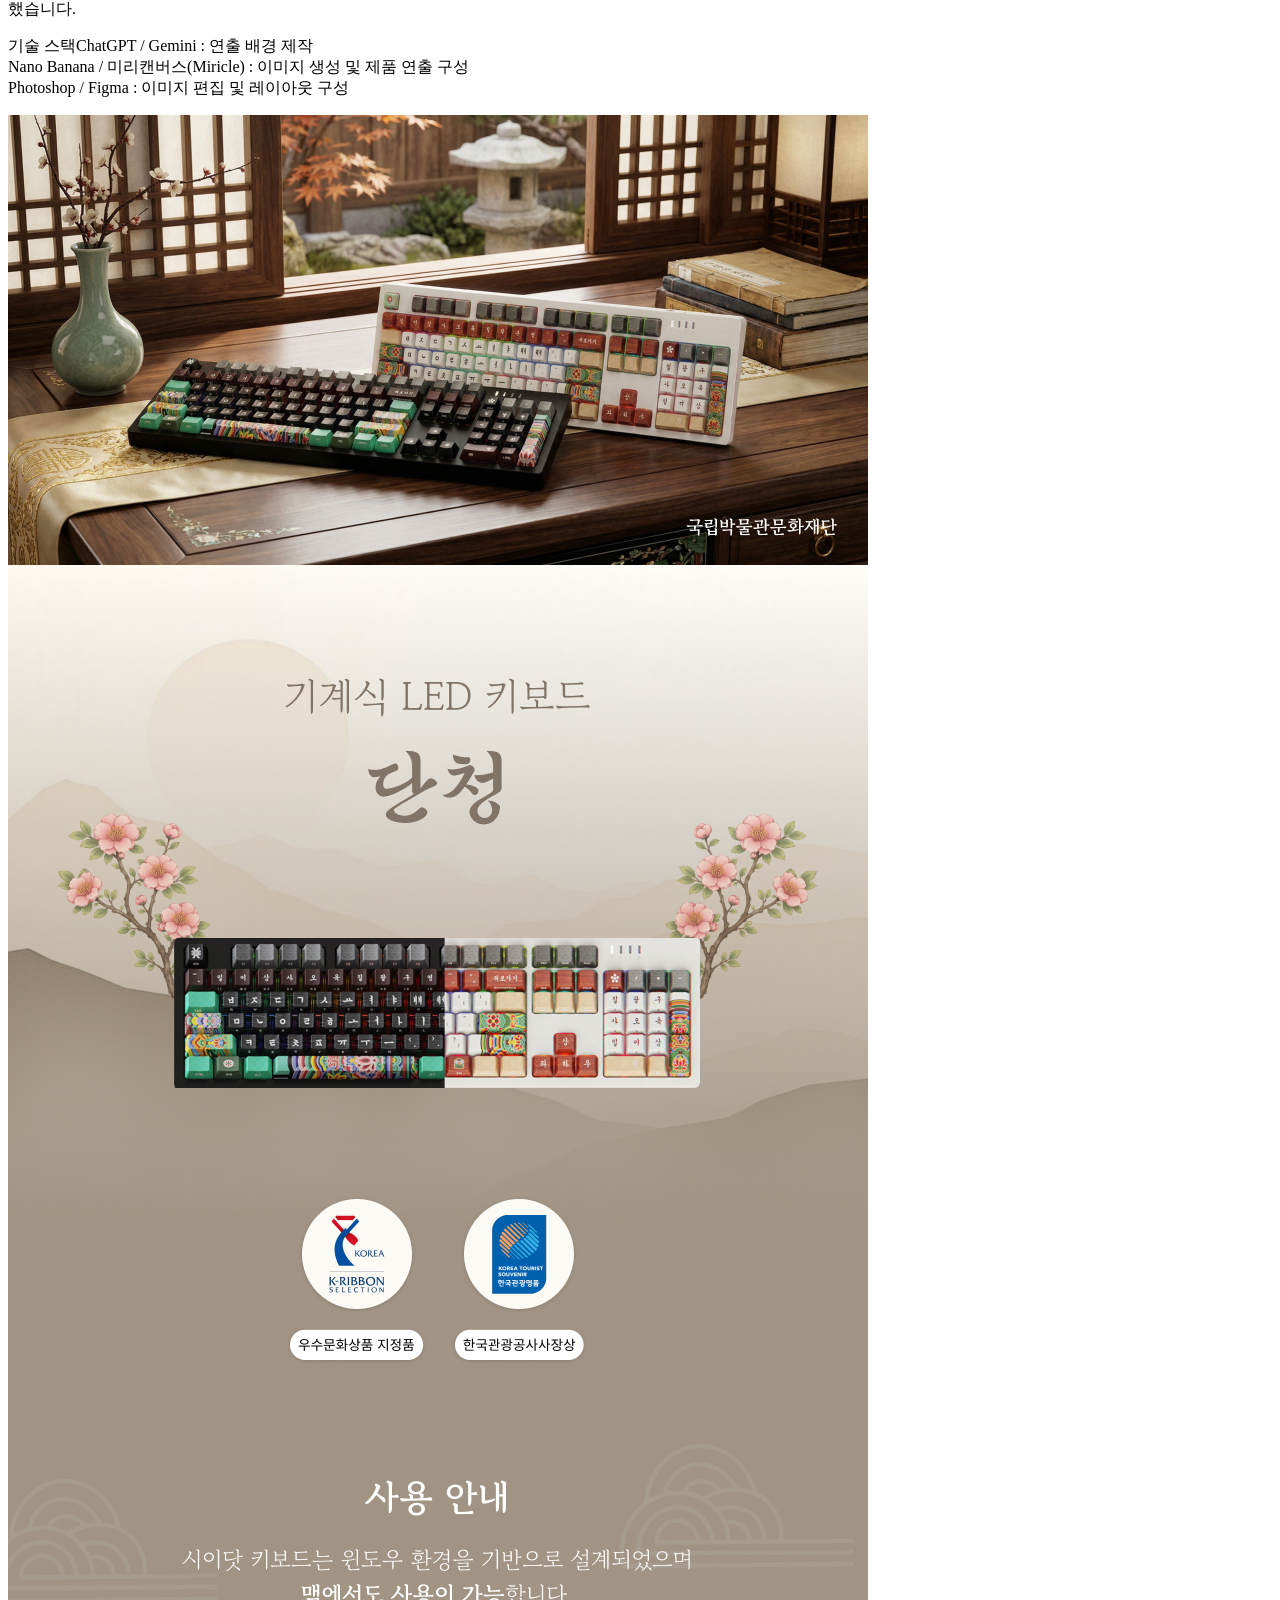
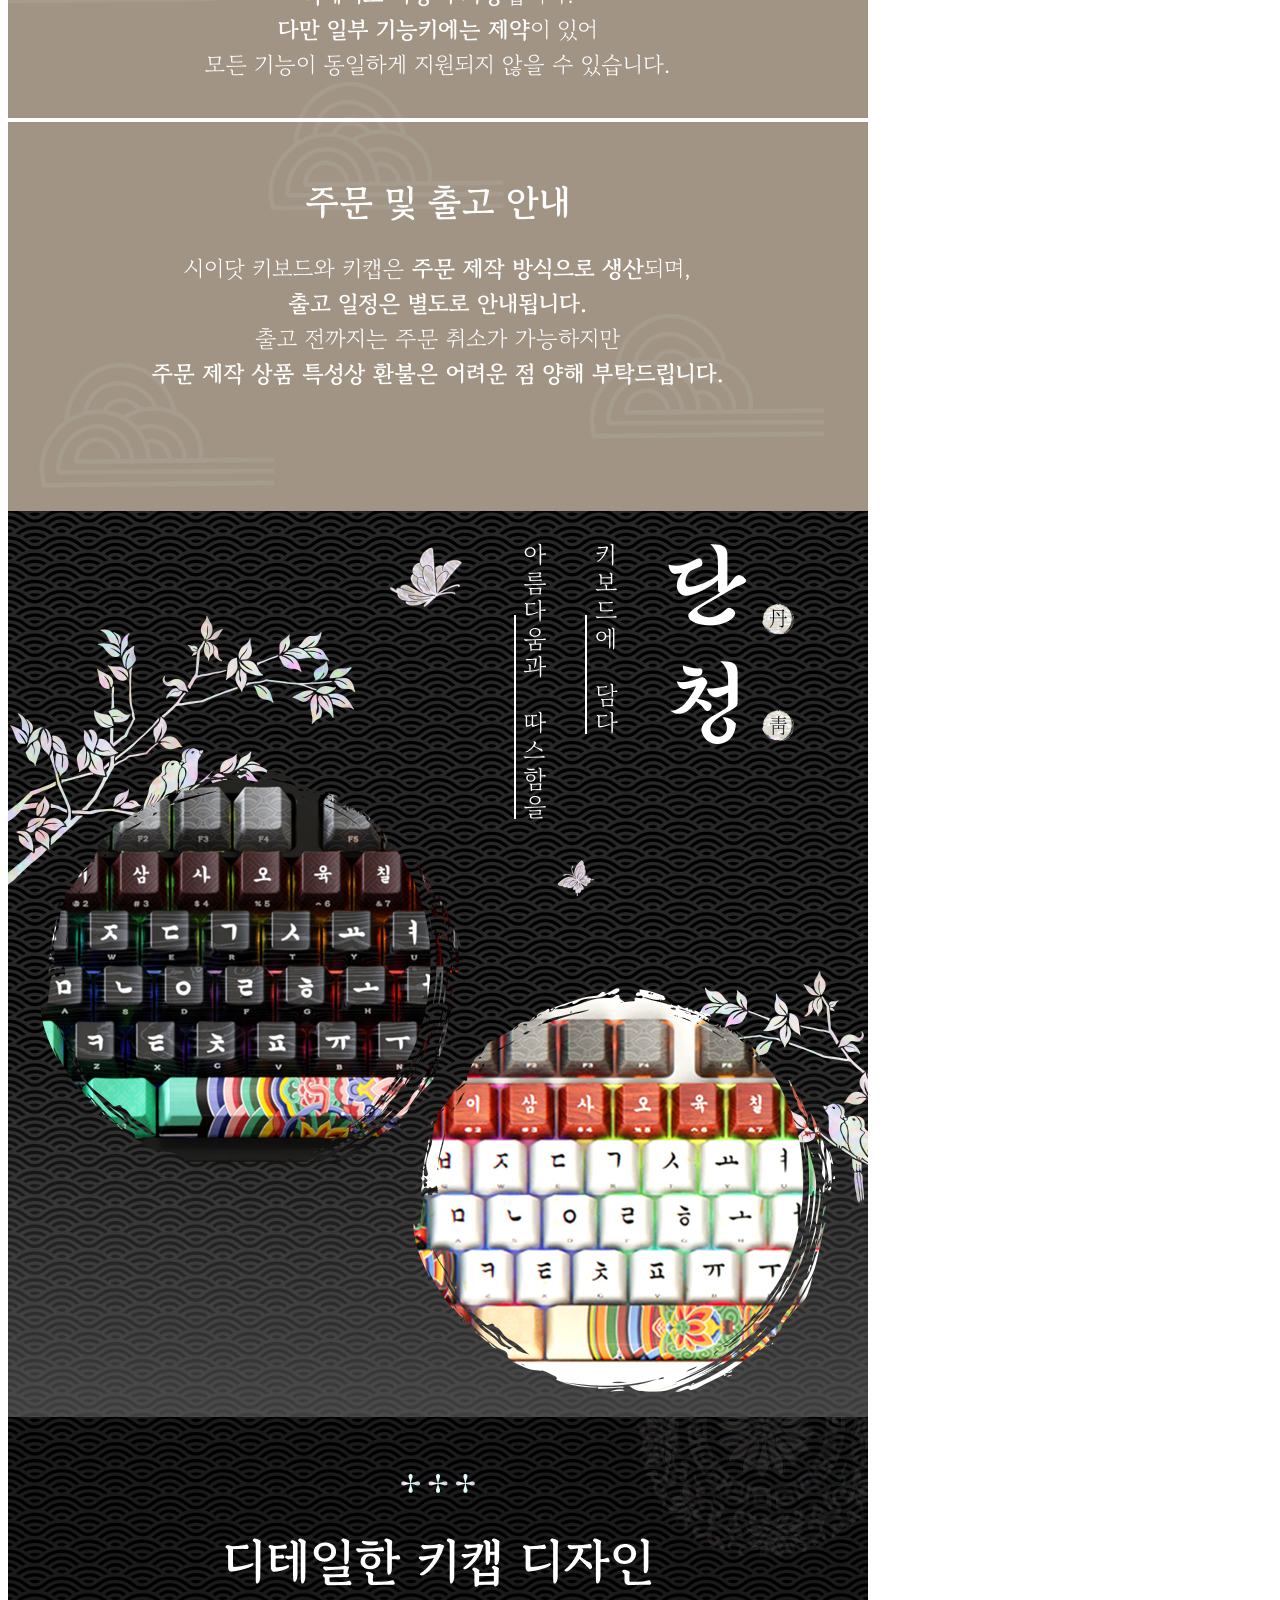
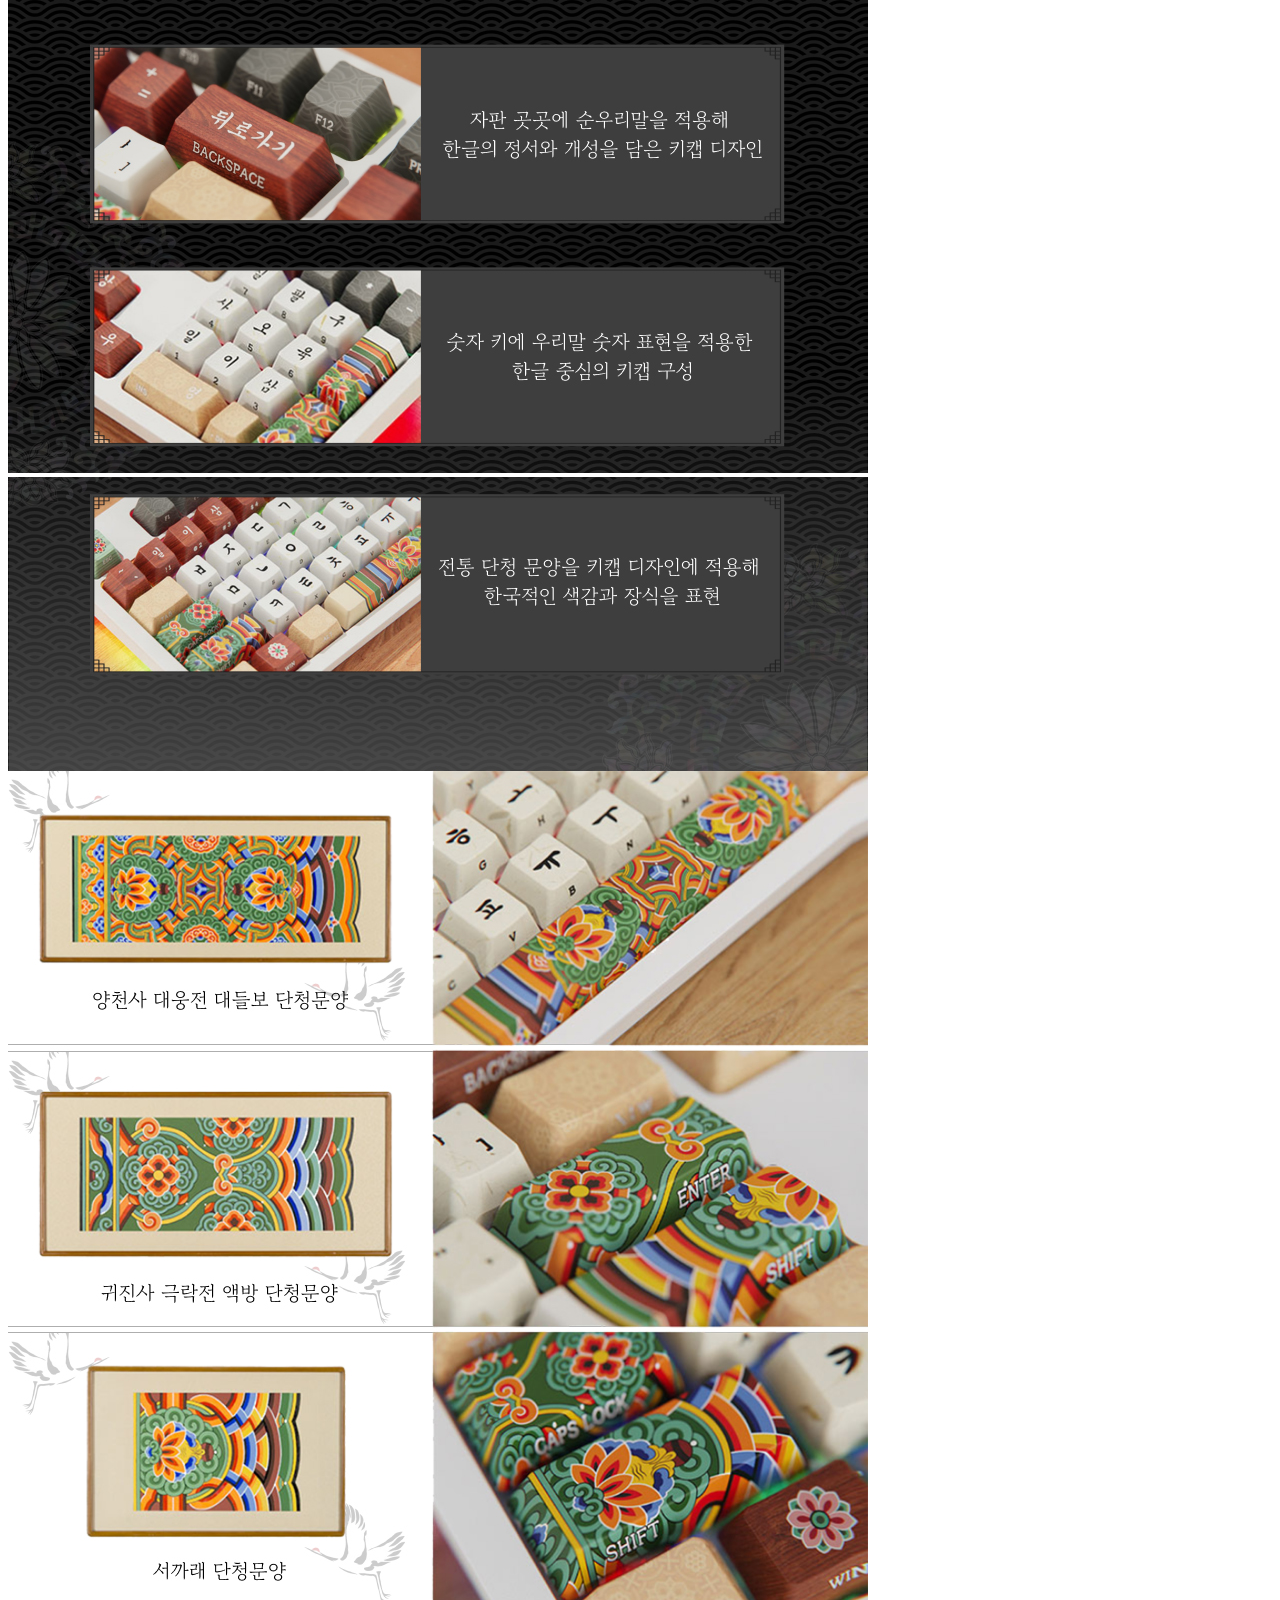
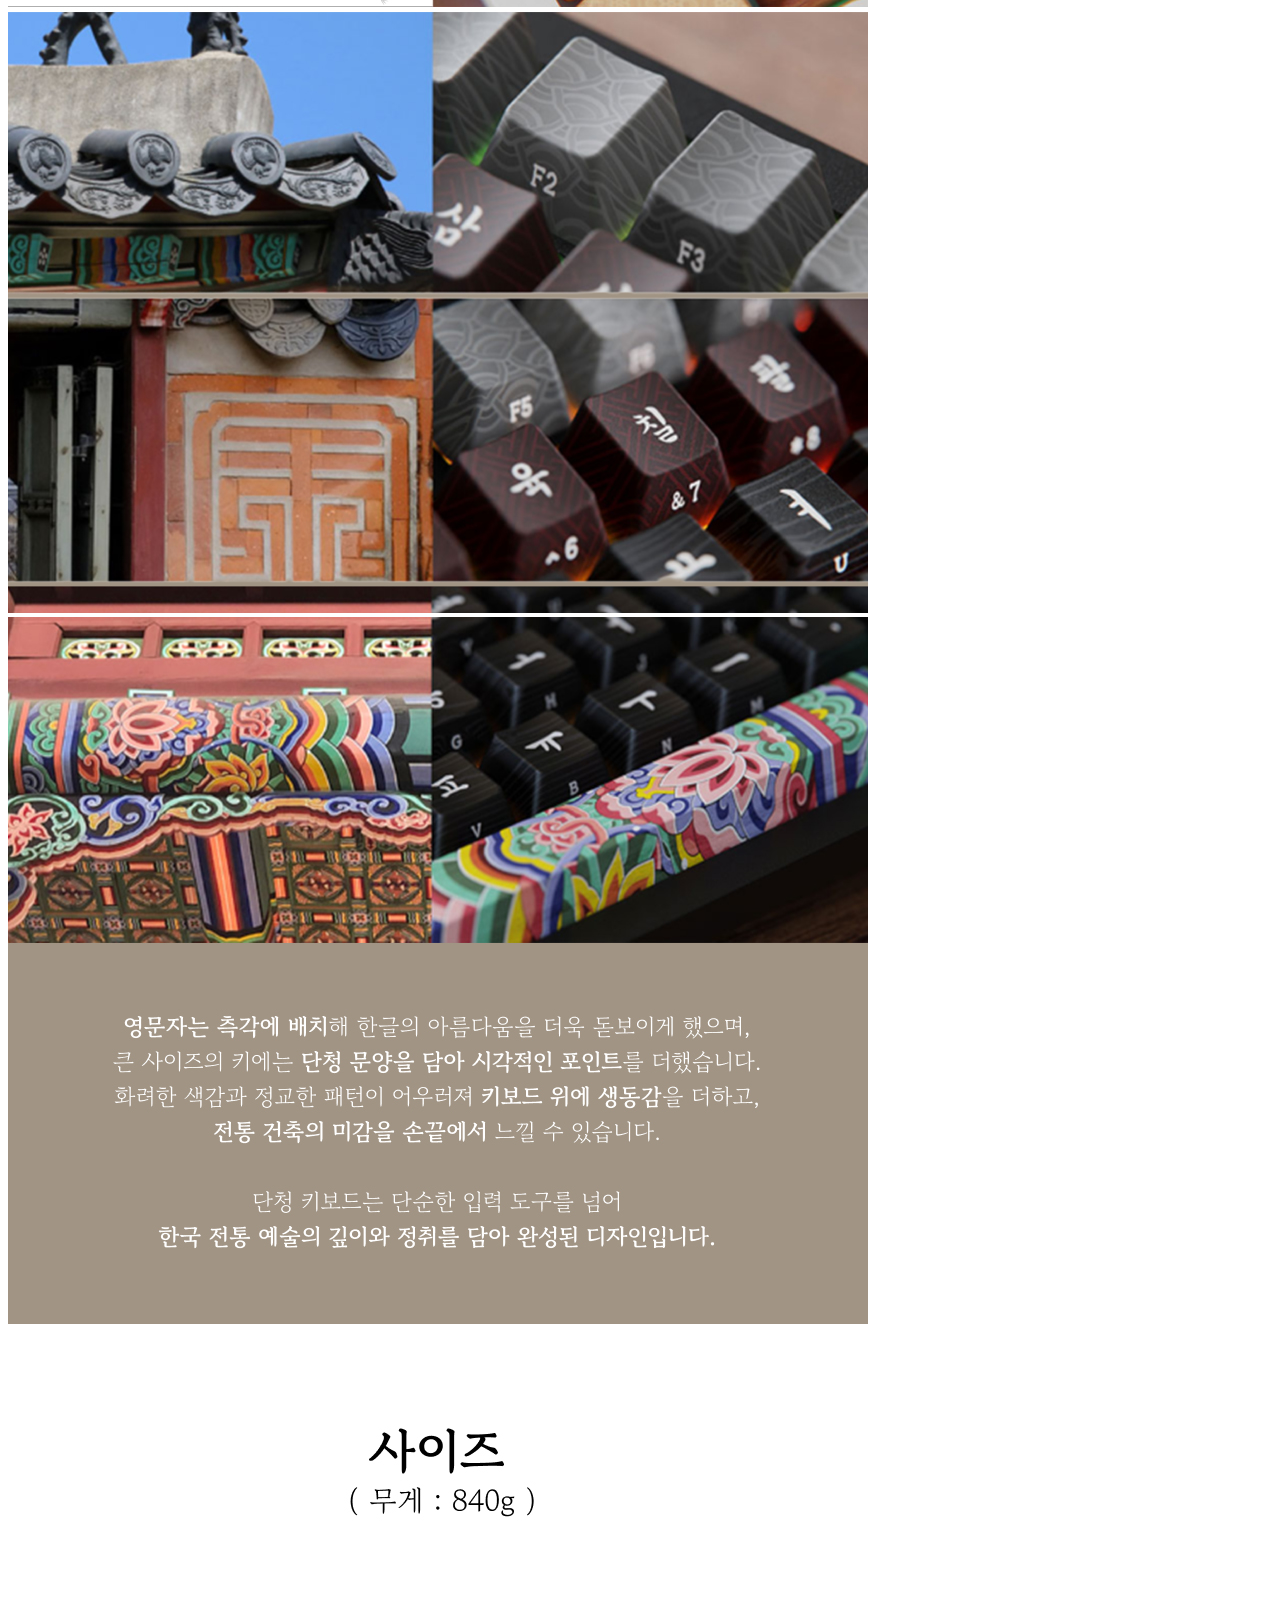
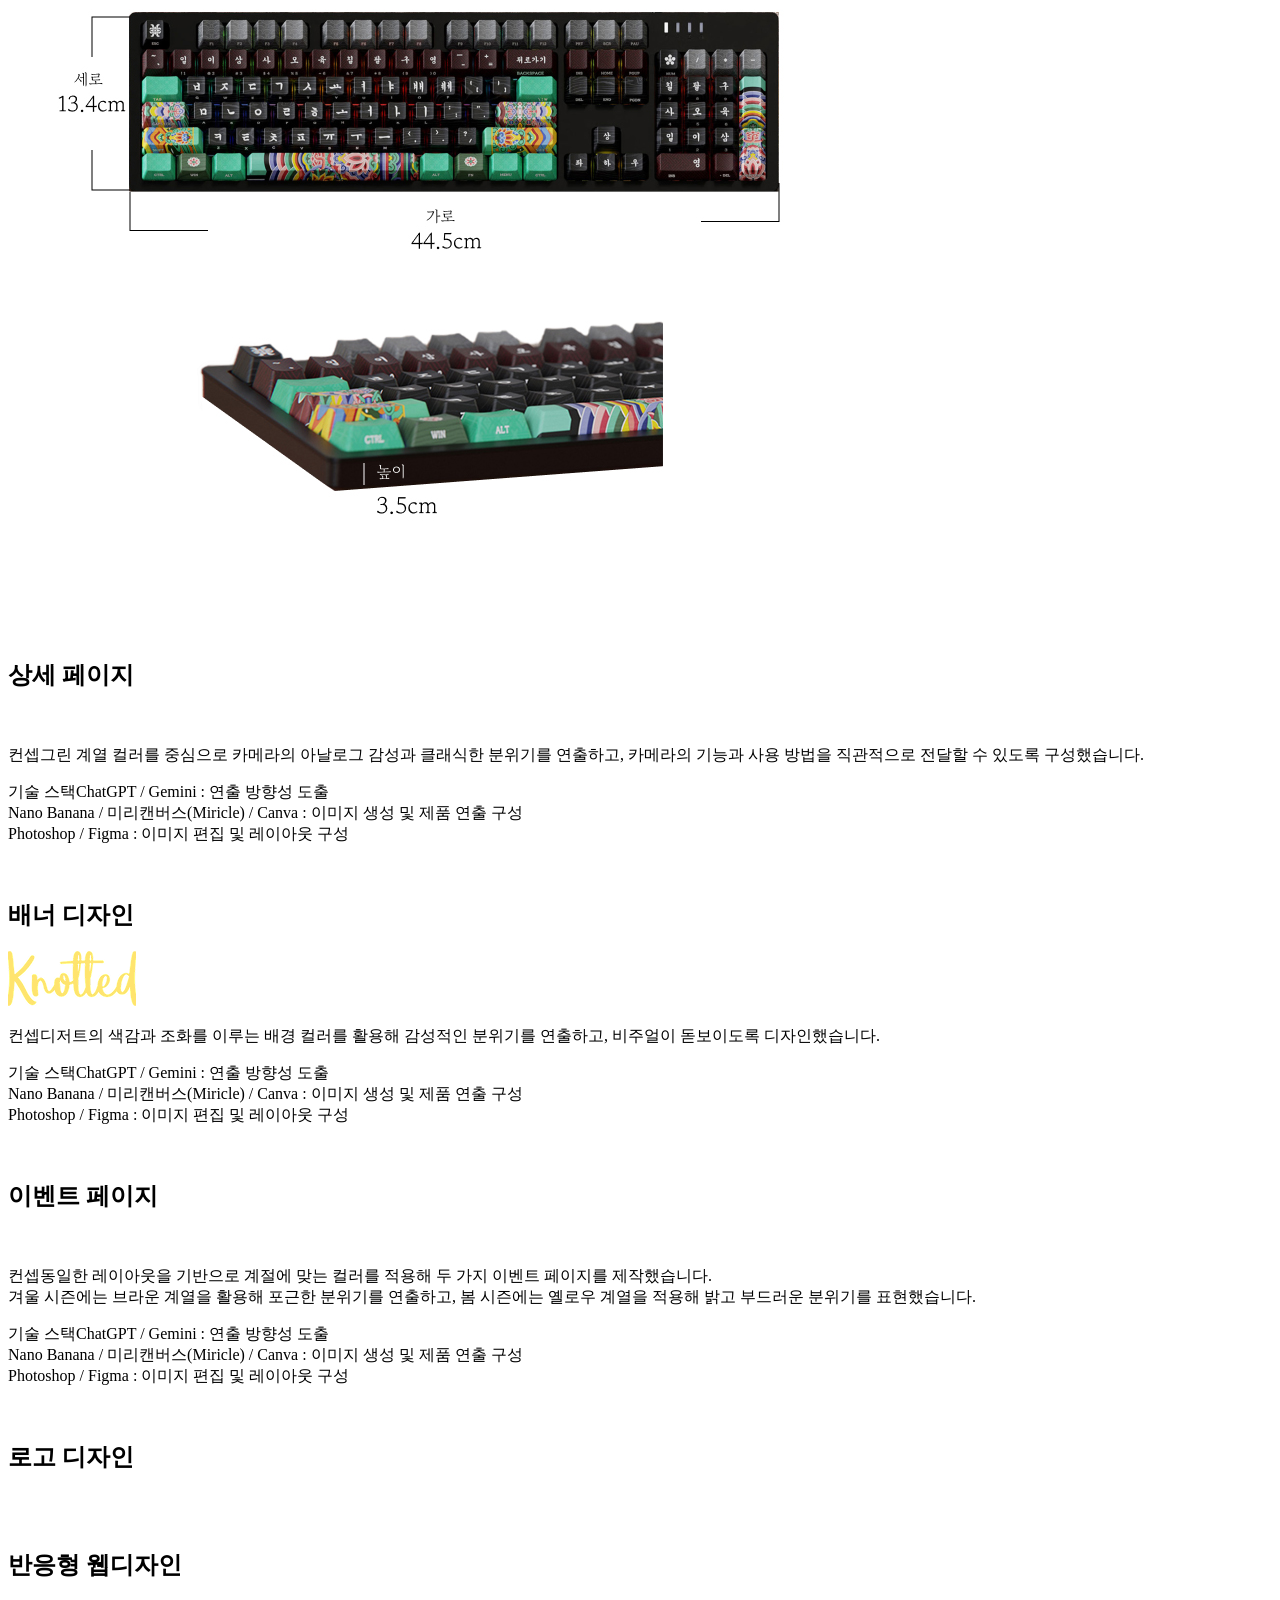
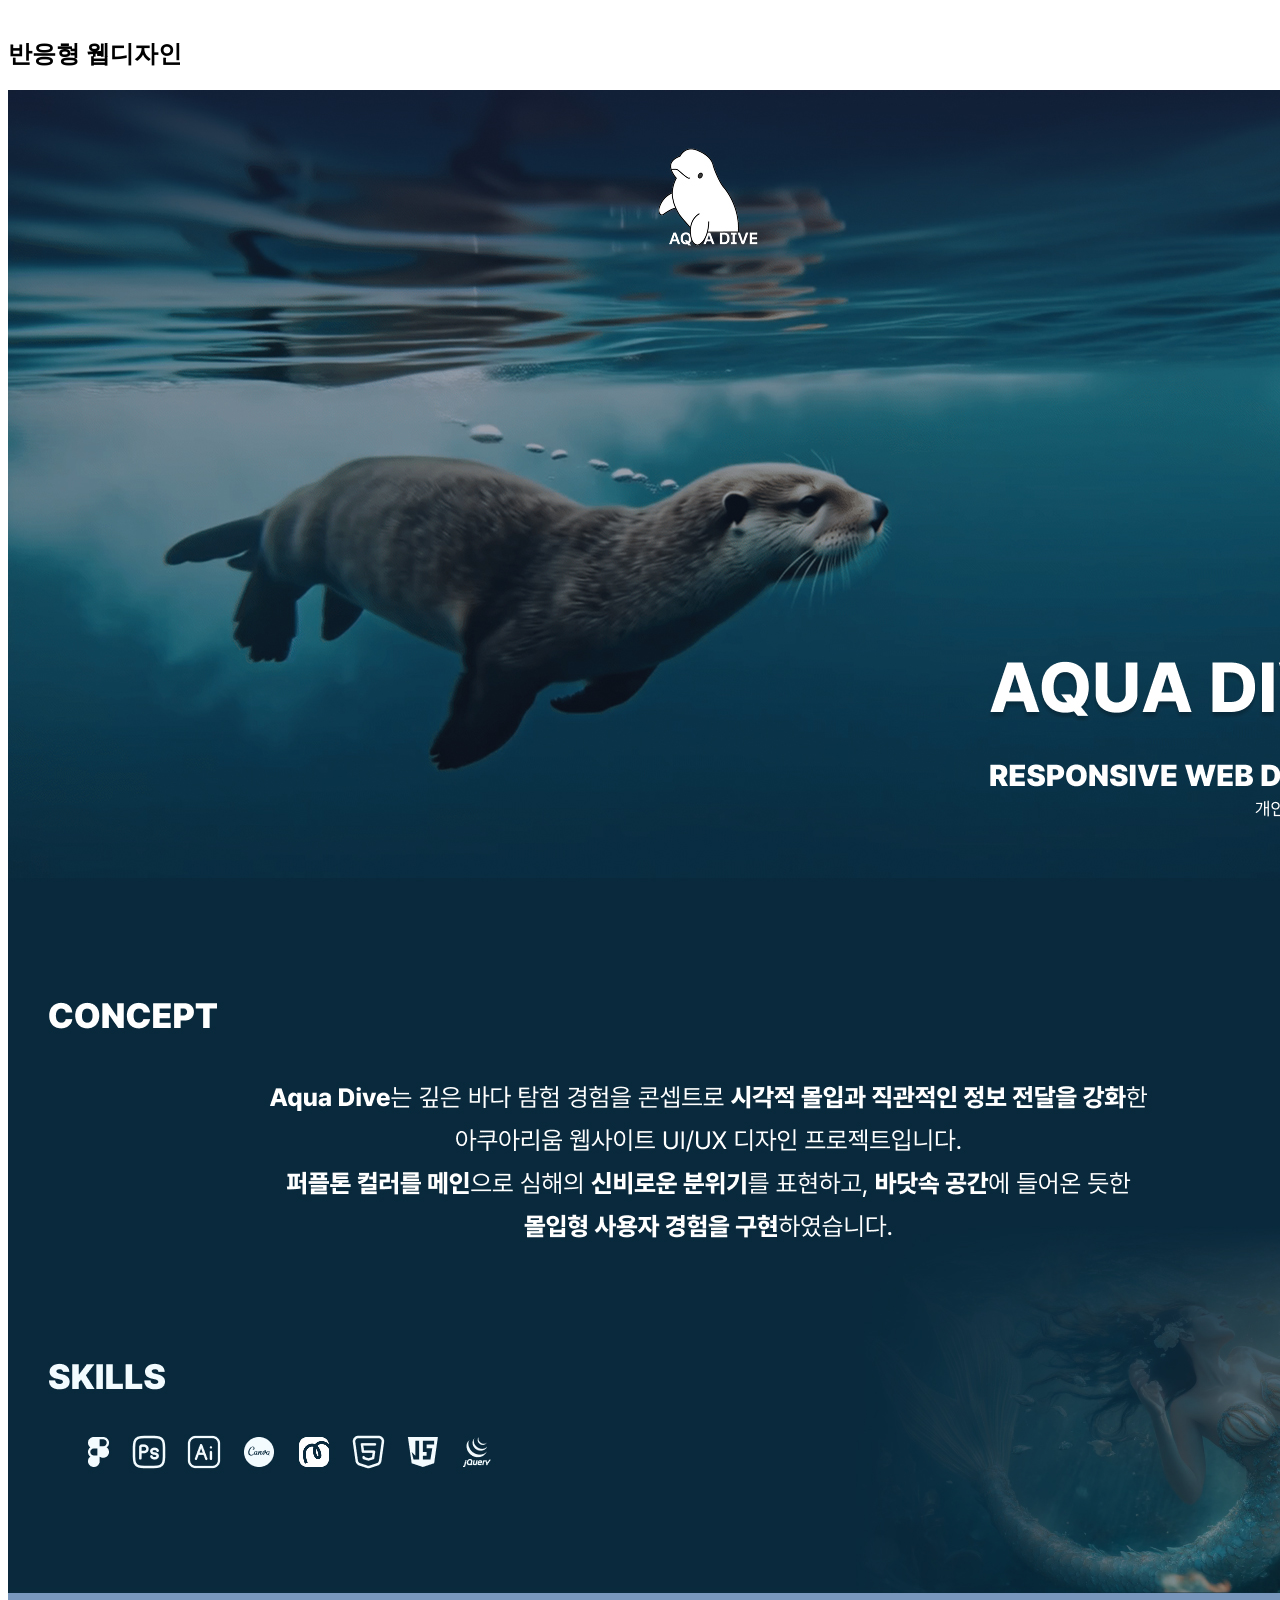
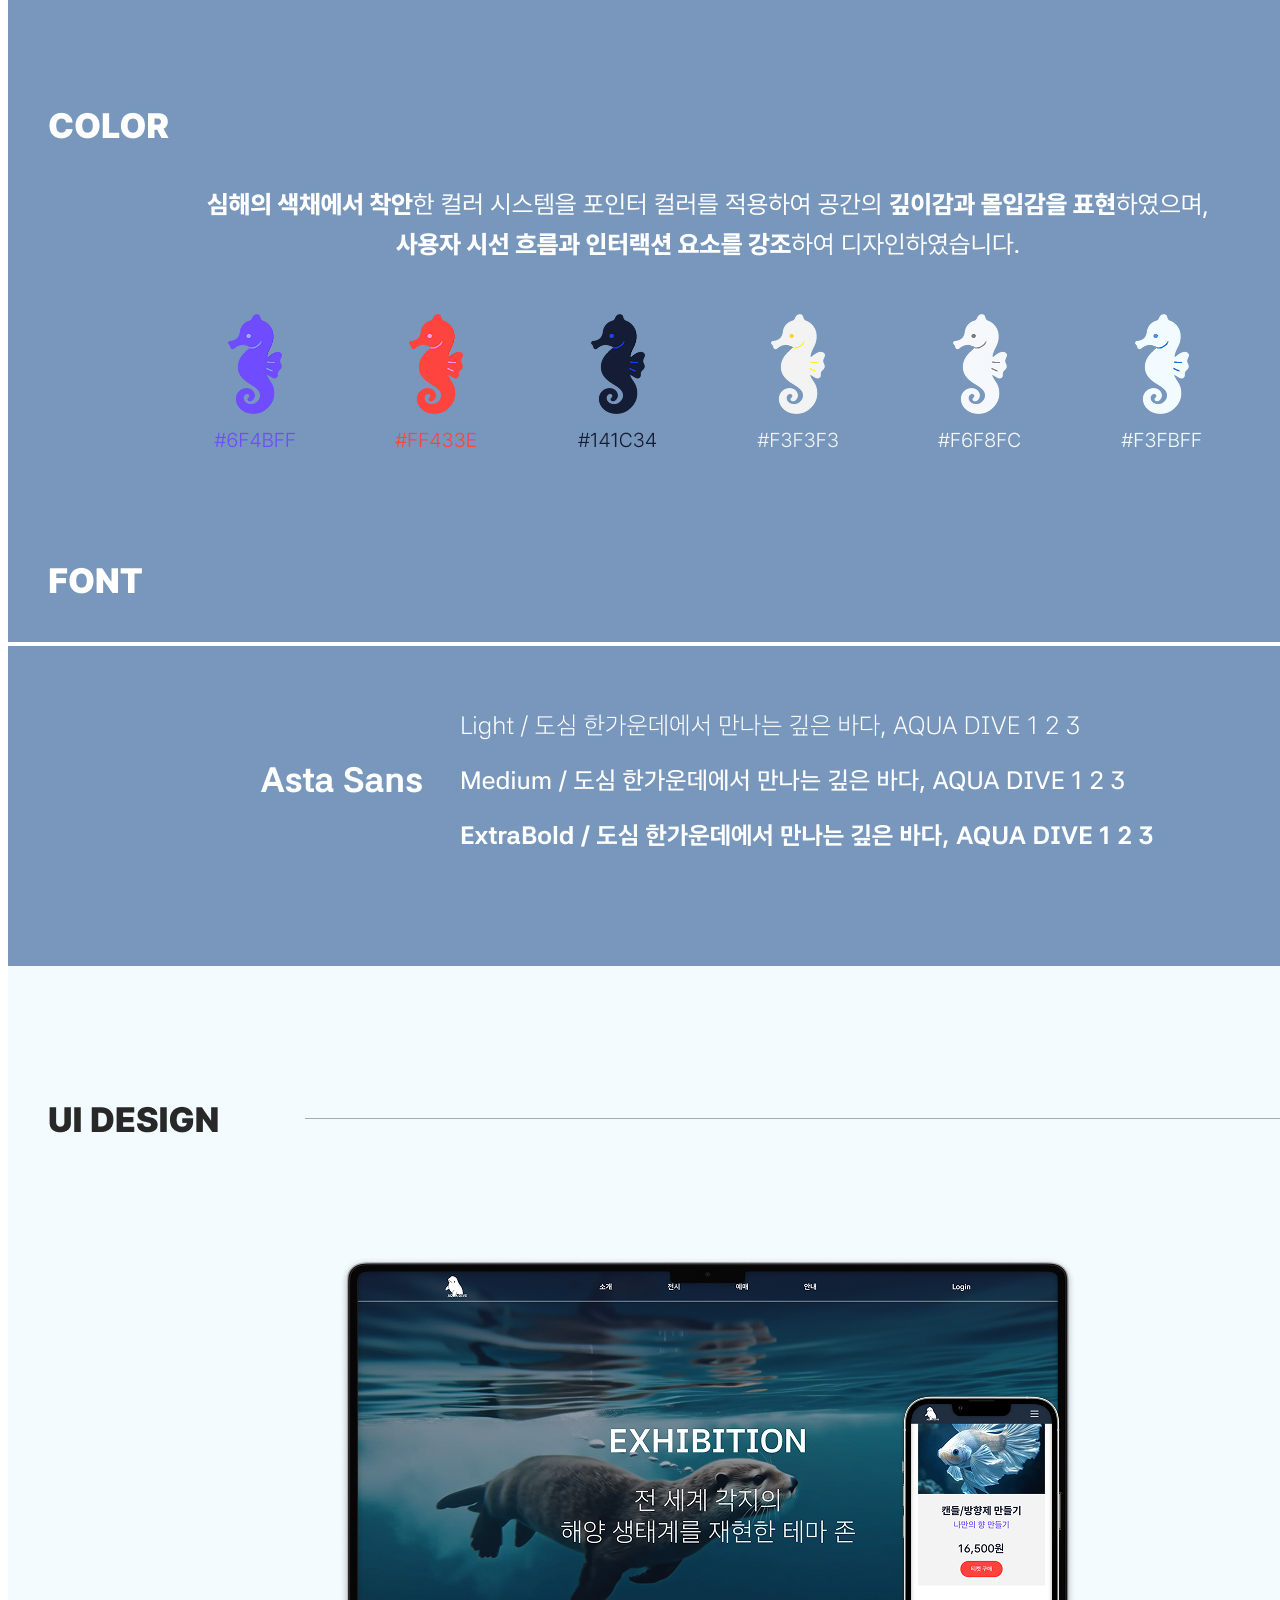
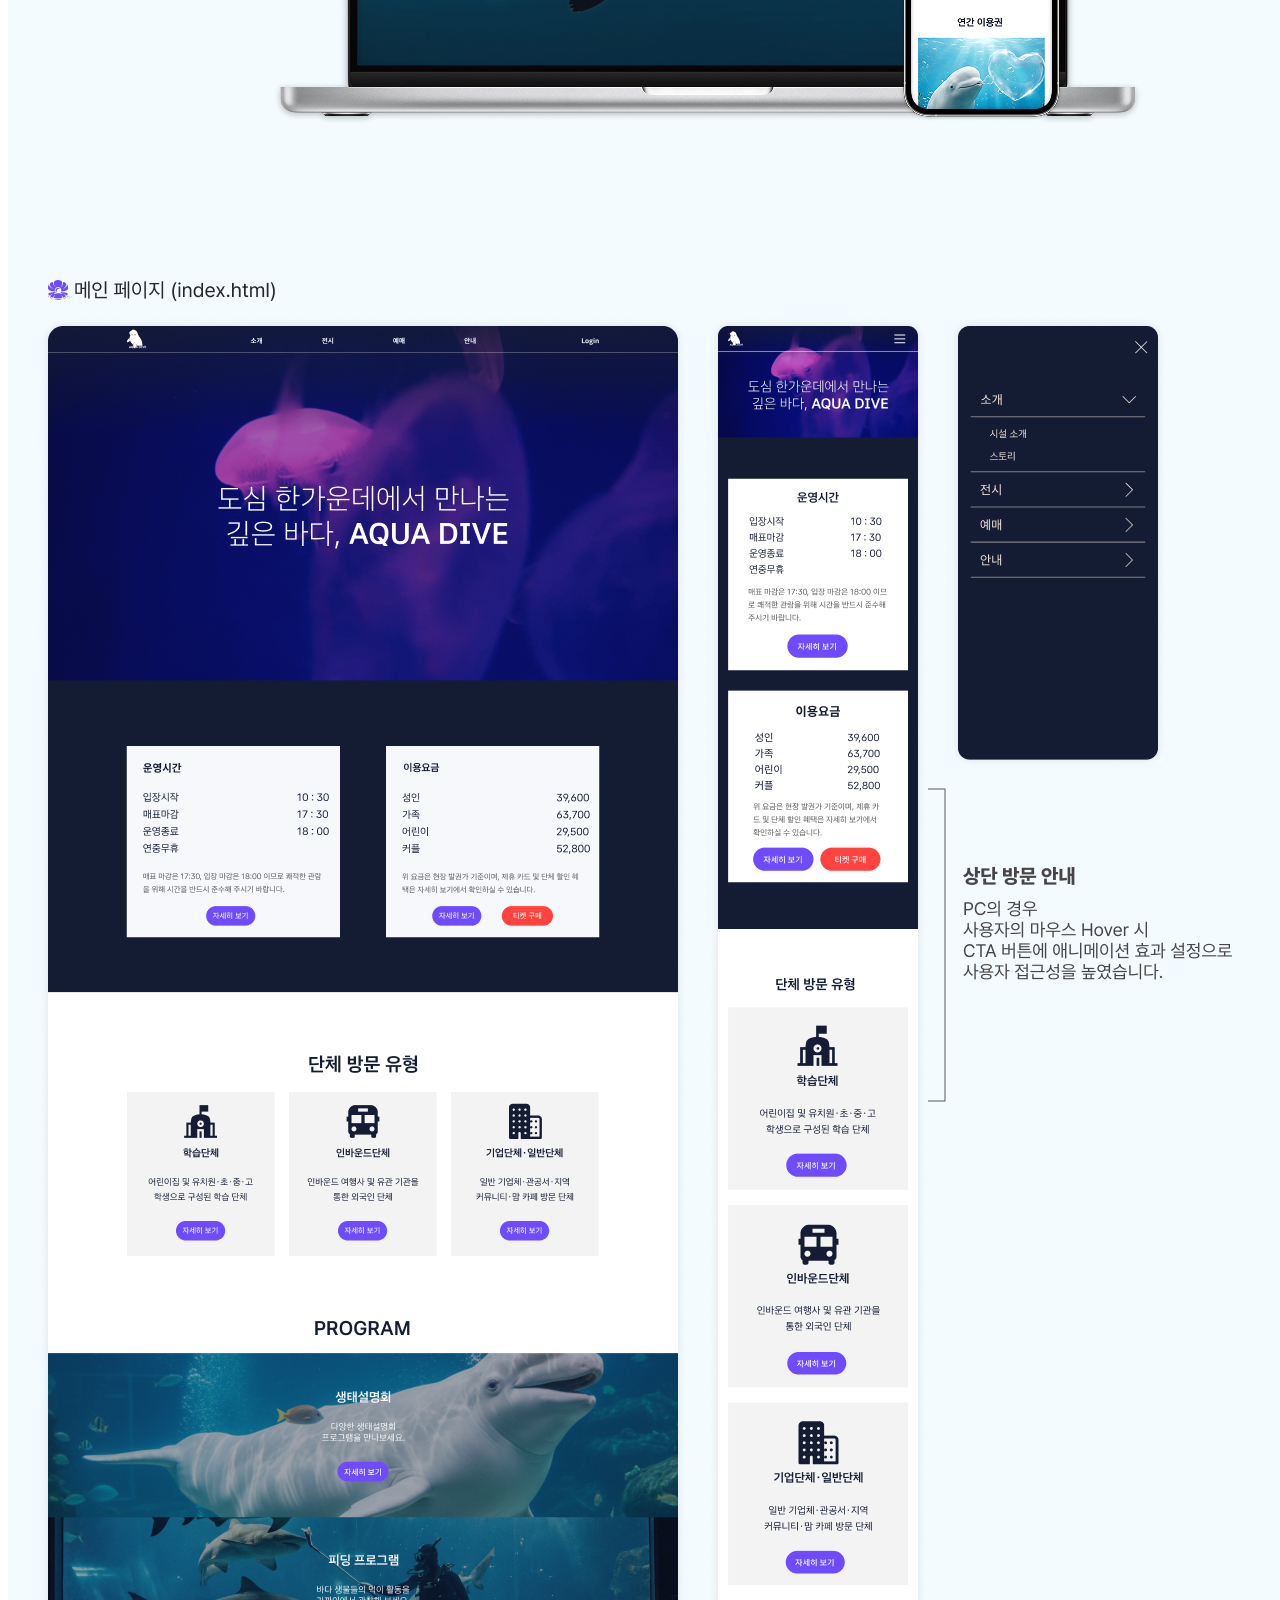
==== commit 5eb416d4: "Add files via upload" ====
--- a/index.html
+++ b/index.html
@@ -10,6 +10,7 @@
 <link href="https://fonts.googleapis.com/css2?family=Inter:ital,opsz,wght@0,14..32,100..900;1,14..32,100..900&display=swap" rel="stylesheet">
 <link rel="stylesheet" href="https://unpkg.com/aos@next/dist/aos.css" />
 <link rel="stylesheet" href="https://cdn.jsdelivr.net/npm/swiper@12/swiper-bundle.min.css" />
+<link rel="icon" type="image/png" href="img/favi.png">
 <link rel="stylesheet" href="css/index.css">
 <title></title>
 <style>
@@ -106,6 +107,10 @@
                         <img src="img/promotion/zinus/zinustjumb.png" alt="" class="page-img">
                         <div>ZINUS</div>
                     </div>
+                    <div class="modal-open" onclick="open_modal(10)">
+                        <img src="img/promotion/dashing/dashingthumb.png" alt="" class="page-img">
+                        <div>DASHING DIVA</div>
+                    </div>
                 </div>
                 <div class="line"></div>
             </div>
@@ -143,7 +148,7 @@
                 <div  class="modal-860">
                     <h2>상세 페이지</h2>
                     <div class="modal-logo"><img src="img/promotion/miumiu/logo.png" alt=""></div>
-                    <p class="con"><span>컨셉</span>연노랑과 연분홍의 파스텔 컬러를 활용해 발랄한 소녀 감성과 사랑스러운 분위기를 표현했습니다. <br> 기존 상세 페이지의 블루 계열 톤과 차별화된 색감으로 미우미우 향수의 달콤하고 우아한 이미지를 강조했습니다.</p>
+                    <p class="con"><span>컨셉</span>연노랑과 연분홍의 파스텔 컬러를 활용해 발랄한 소녀 감성과 사랑스러운 분위기를 표현하고, 브랜드의 부드러운 우아함을 전달했습니다.</p>
                     <p class="con"><span>기술 스택</span>ChatGPT / Gemini : 방향성 도출 <br>
                         Nano Banana / 미리캔버스(Miricle) / Canva : 이미지 생성 및 제품 연출 배경 구성 <br>
                         Photoshop / Figma : 이미지 편집 및 레이아웃 구성</p> 
@@ -213,6 +218,7 @@
             </div>
         </div>   
     </div>
+    <!-- 배너 & 이벤트ㅡㅡㅡㅡㅡㅡㅡㅡㅡㅡㅡㅡㅡㅡㅡㅡㅡㅡㅡㅡㅡㅡㅡㅡㅡㅡㅡㅡㅡㅡㅡ -->
     <div class="modal" >
         <div class="modal-wrap">
             <div class="modal-body">
@@ -223,9 +229,9 @@
                     <p class="con"><span>기술 스택</span>ChatGPT / Gemini : 연출 방향성 도출 <br>
                         Nano Banana / 미리캔버스(Miricle) / Canva : 이미지 생성 및 제품 연출 구성 <br>
                         Photoshop / Figma : 이미지 편집 및 레이아웃 구성</p> 
-                    <img src="img/promotion/knotted/tnotted3.png" alt="">
-                    <img src="img/promotion/knotted/tnotted1.png" alt="">
-                    <img src="img/promotion/knotted/tnotted2.png" alt="">
+                    <img src="img/promotion/knotted/knotted1.png" alt="">
+                    <img src="img/promotion/knotted/knotted2.png" alt="">
+                    <img src="img/promotion/knotted/knotted3.png" alt="">
                     <span class="modal-close"><i class="fa-solid fa-xmark"></i></span>
                 </div>
             </div>
@@ -248,6 +254,7 @@
             </div>
         </div>   
     </div>
+    <!-- 로고ㅡㅡㅡㅡㅡㅡㅡㅡㅡㅡㅡㅡㅡㅡㅡㅡㅡㅡㅡㅡㅡㅡㅡㅡㅡㅡㅡㅡㅡㅡㅡㅡㅡㅡㅡㅡㅡㅡㅡ -->
     <div class="modal" >
         <div class="modal-wrap">
             <div class="modal-body">
@@ -262,12 +269,13 @@
             </div>
         </div>   
     </div>
+    <!-- 반응형ㅡㅡㅡㅡㅡㅡㅡㅡㅡㅡㅡㅡㅡㅡㅡㅡㅡㅡㅡㅡㅡㅡㅡㅡㅡㅡㅡㅡㅡㅡㅡㅡㅡㅡㅡㅡㅡㅡ -->
     <div class="modal" >
         <div class="modal-wrap">
             <div class="modal-body">
                 <div  class="modal-1400">
-                    <h2>이벤트 페이지</h2>
-                    <div class="modal-logo"><img src="port1/images/logo.png" alt=""></div>
+                    <h2>반응형 웹디자인</h2>
+                   <div class="web"><a href="port1/index.html" target="_blank"><i class="fa-solid fa-share-from-square"></i></a></div>
                         <img src="port1/images/pet_01.jpg" alt="">
                         <img src="port1/images/pet_02.jpg" alt="">
                         <img src="port1/images/pet_03.jpg" alt="">
@@ -280,8 +288,8 @@
         <div class="modal-wrap">
             <div class="modal-body">
                 <div  class="modal-1400">
-                    <h2>이벤트 페이지</h2>
-                    <div class="modal-logo"><img src="port2/images/logo.png" alt=""></div>
+                    <h2>반응형 웹디자인</h2>
+                    <div class="web"><a href="port2/index.html" target="_blank"><i class="fa-solid fa-share-from-square"></i></a></div>
                         <img src="port2/images/aqua_01.jpg" alt="">
                         <img src="port2/images/aqua_02.jpg" alt="">
                         <img src="port2/images/aqua_03.jpg" alt="">
@@ -297,12 +305,31 @@
                 <div  class="modal-1400">
                     <h2>배너 디자인</h2>
                     <div class="modal-logo"><img src="img/promotion/toreta/logo.png" alt=""></div>
-                    <p class="con"><span>컨셉</span>제품의 컬러와 특징을 반영하여 배경 컬러와 분위기를 다르게 구성하고, 각 제품의 컨셉에 맞는 시각 요소를 활용해 차별화된 이미지를 표현하였습니다.</p>
+                    <p class="con"><span>컨셉</span>제품이 가진 산뜻한 브랜드 이미지를 반영해 청량함과 상큼함을 중심으로 배너 컨셉을 설정하였습니다. <br>
+또한 제품 패키지의 컬러를 반영해 배경 색감과 분위기를 다르게 구성하고, 각 컨셉에 어울리는 시각 요소로 차별화된 이미지를 표현하였습니다.
                     <p class="con"><span>기술 스택</span>ChatGPT / Gemini : 연출 방향성 도출 <br>
                         Nano Banana / 미리캔버스(Miricle) / Canva : 이미지 생성 및 제품 연출 구성 <br>
                         Photoshop / Figma : 이미지 편집 및 레이아웃 구성</p> 
                         <img src="img/promotion/toreta/toreta_01.png" alt="">
                         <img src="img/promotion/toreta/toreta_02.png" alt="">
+                    <span class="modal-close"><i class="fa-solid fa-xmark"></i></span>
+                </div>
+            </div>
+        </div>   
+    </div>
+        <div class="modal" >
+        <div class="modal-wrap">
+            <div class="modal-body">
+                <div  class="modal-860">
+                    <h2>이벤트 페이지</h2>
+                    <div class="modal-logo"><img src="img/promotion/dashing/logo.png" alt=""></div>
+                    <p class="con"><span>컨셉</span>제품 패키지의 핑크 톤과 광택감을 반영해 우아하고 여성스러운 이벤트 페이지로 디자인했습니다. <br>
+차분한 컬러와 레이아웃으로 정보를 직관적으로 전달하며 브랜드의 프리미엄 이미지를 강조했습니다.
+                    <p class="con"><span>기술 스택</span>ChatGPT / Gemini : 이벤트 기획 및 참고 <br>
+                        Nano Banana / 미리캔버스(Miricle) / Canva : 이미지 생성 및 제품 연출 구성 <br>
+                        Photoshop / Figma : 이미지 편집 및 레이아웃 구성</p> 
+                    <img src="img/promotion/dashing/dashing_01.png" alt="">
+                    <img src="img/promotion/dashing/dashing_02.png" alt="">
                     <span class="modal-close"><i class="fa-solid fa-xmark"></i></span>
                 </div>
             </div>
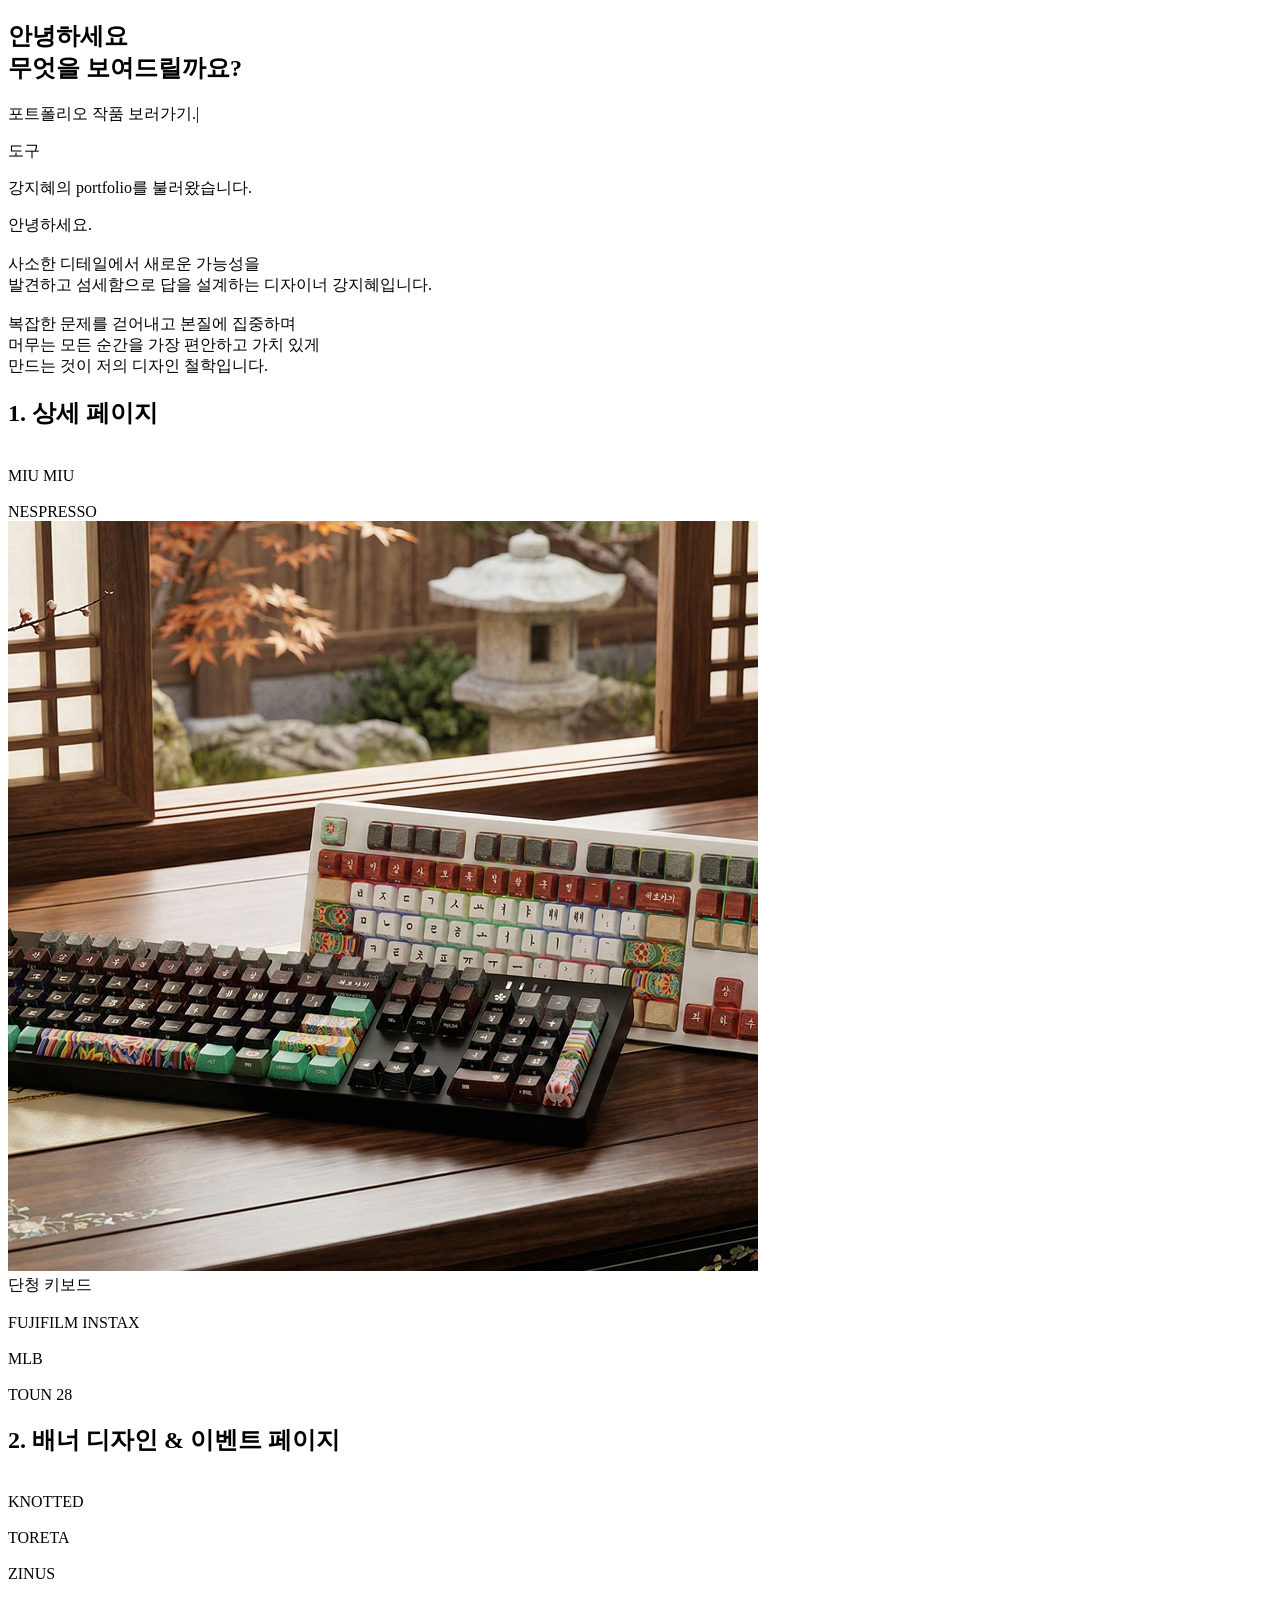
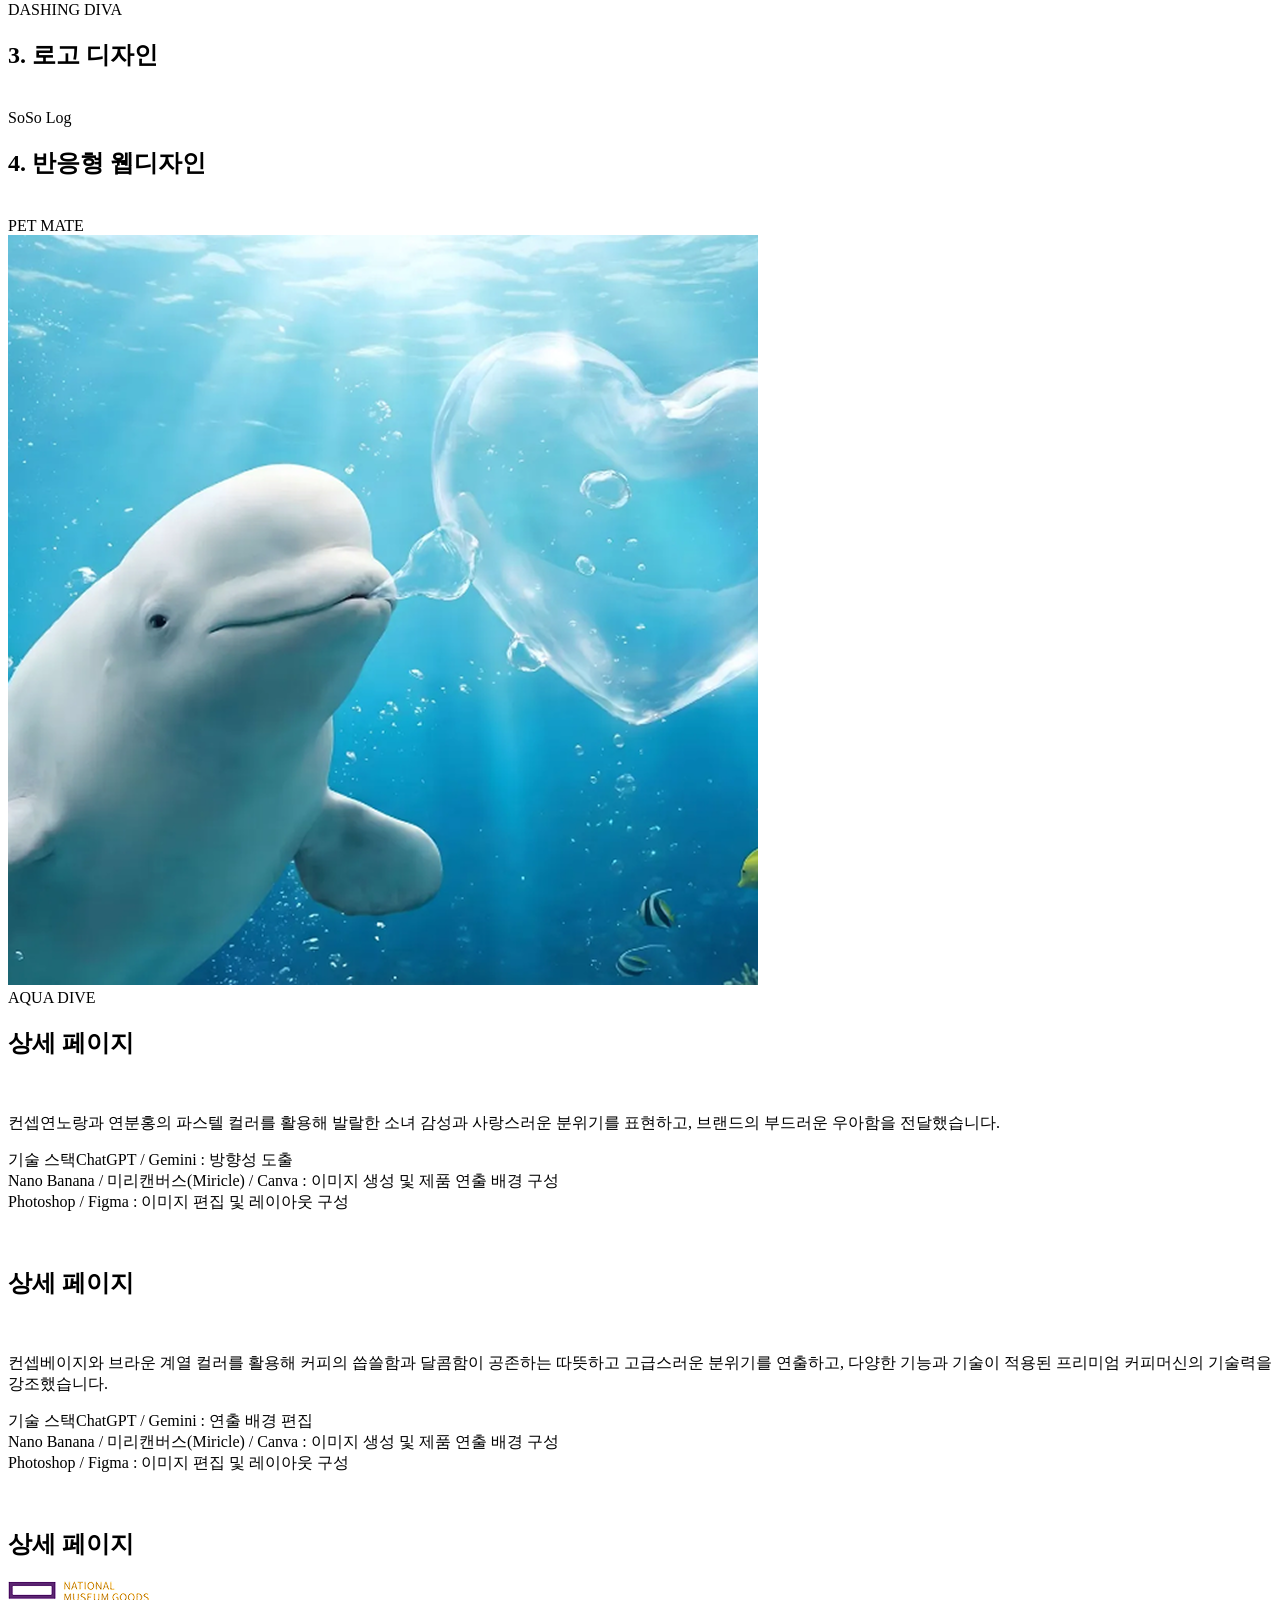
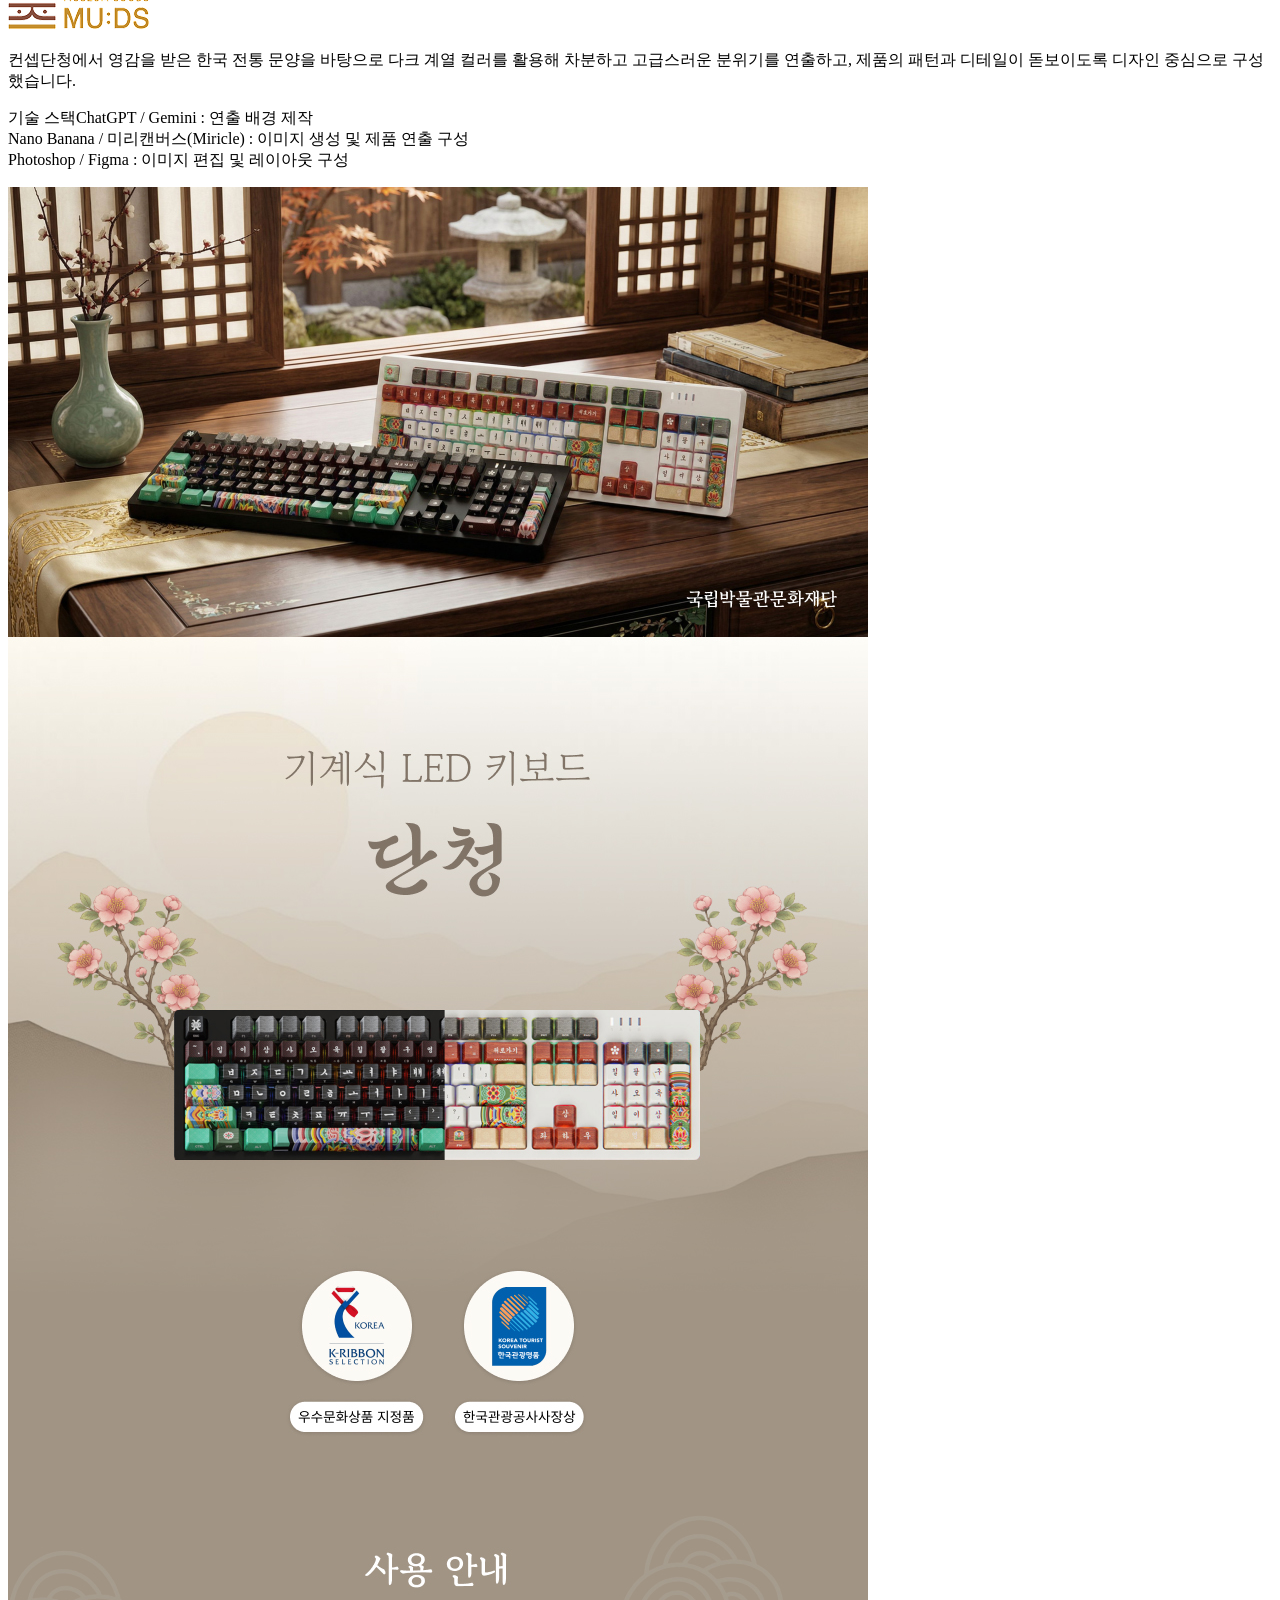
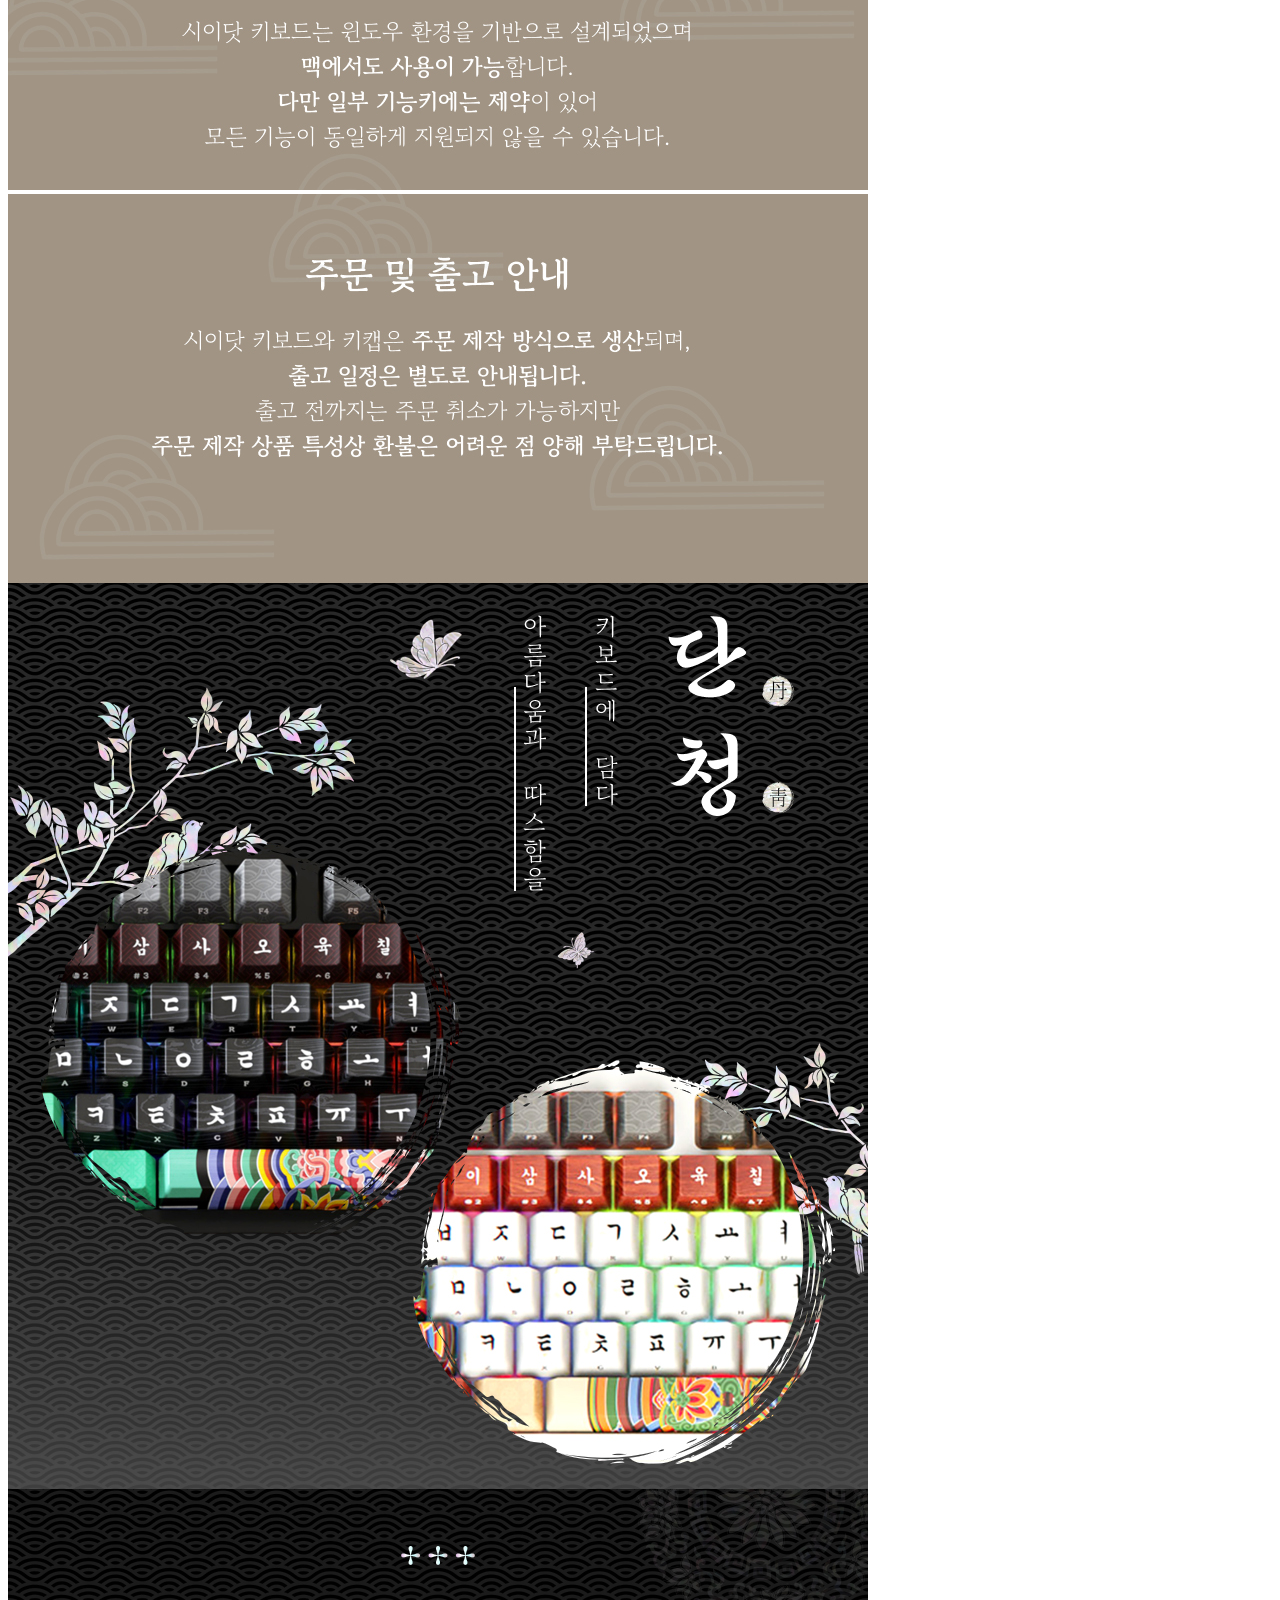
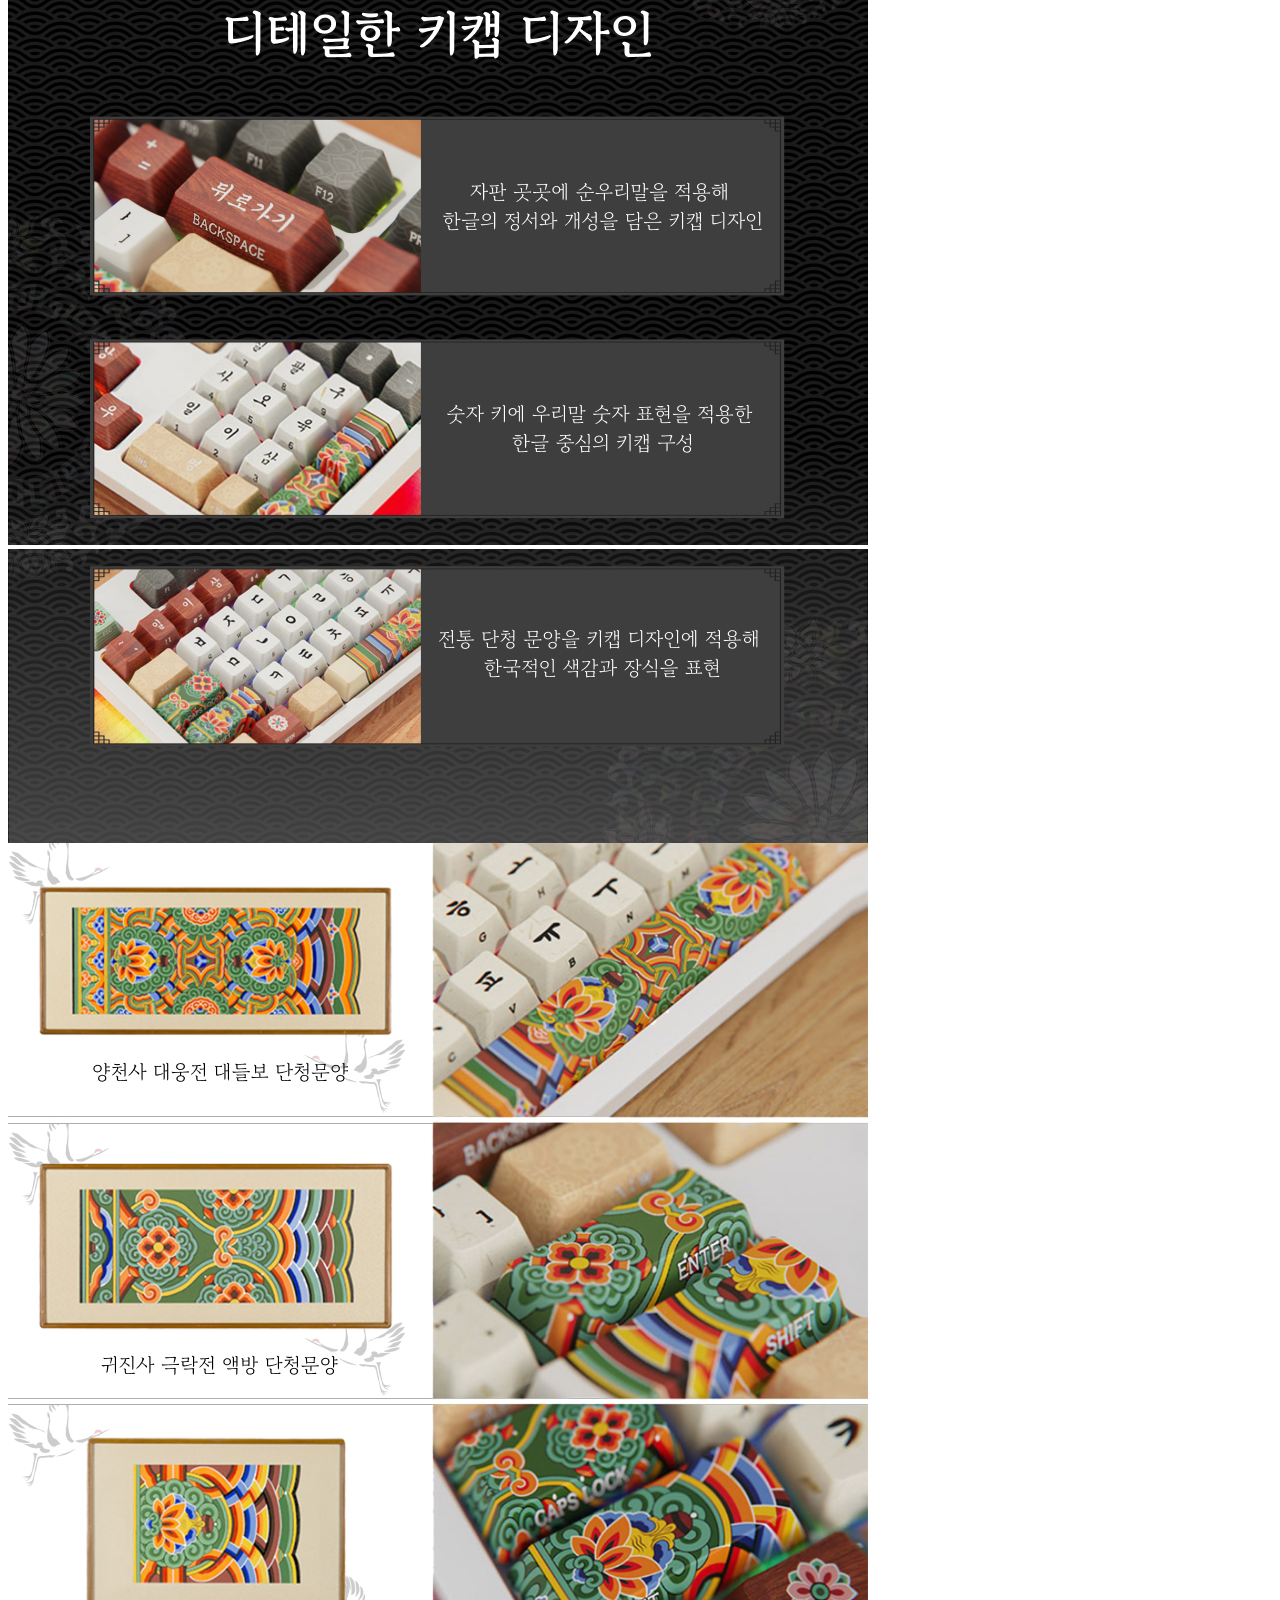
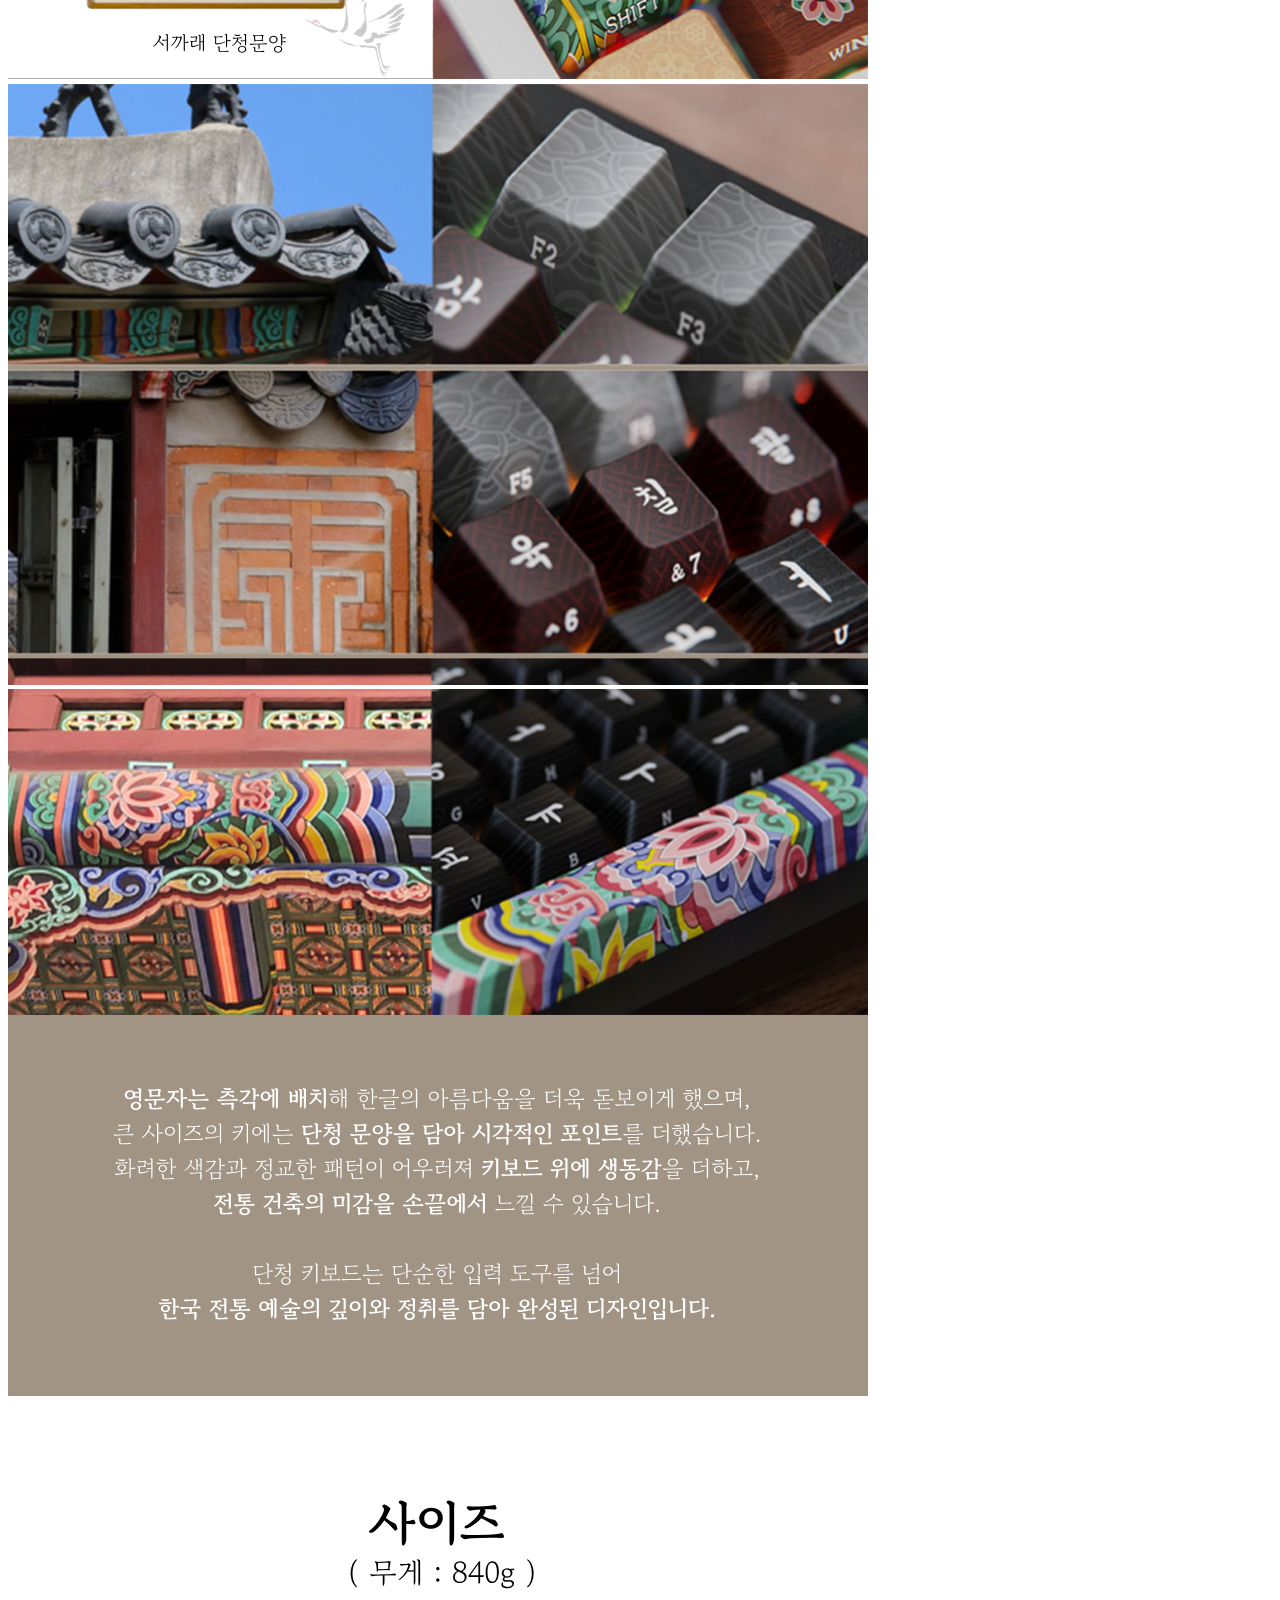
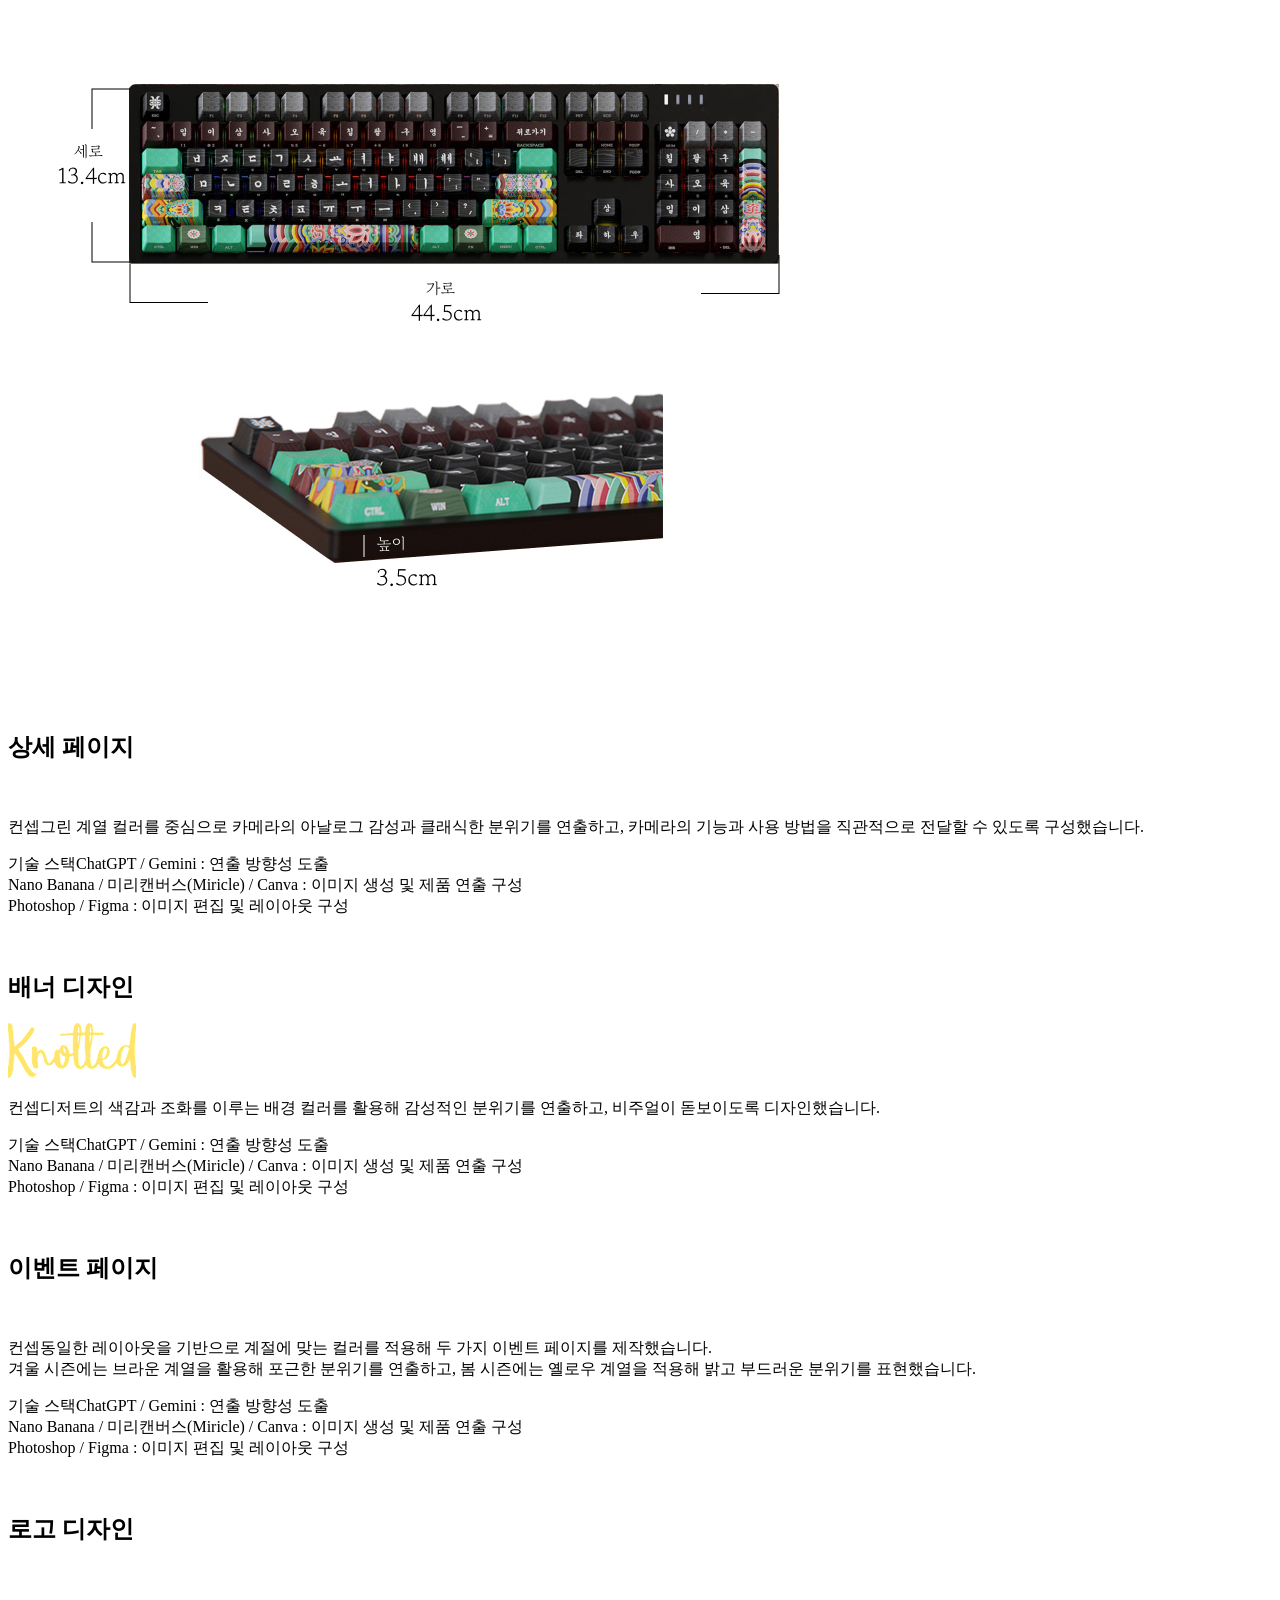
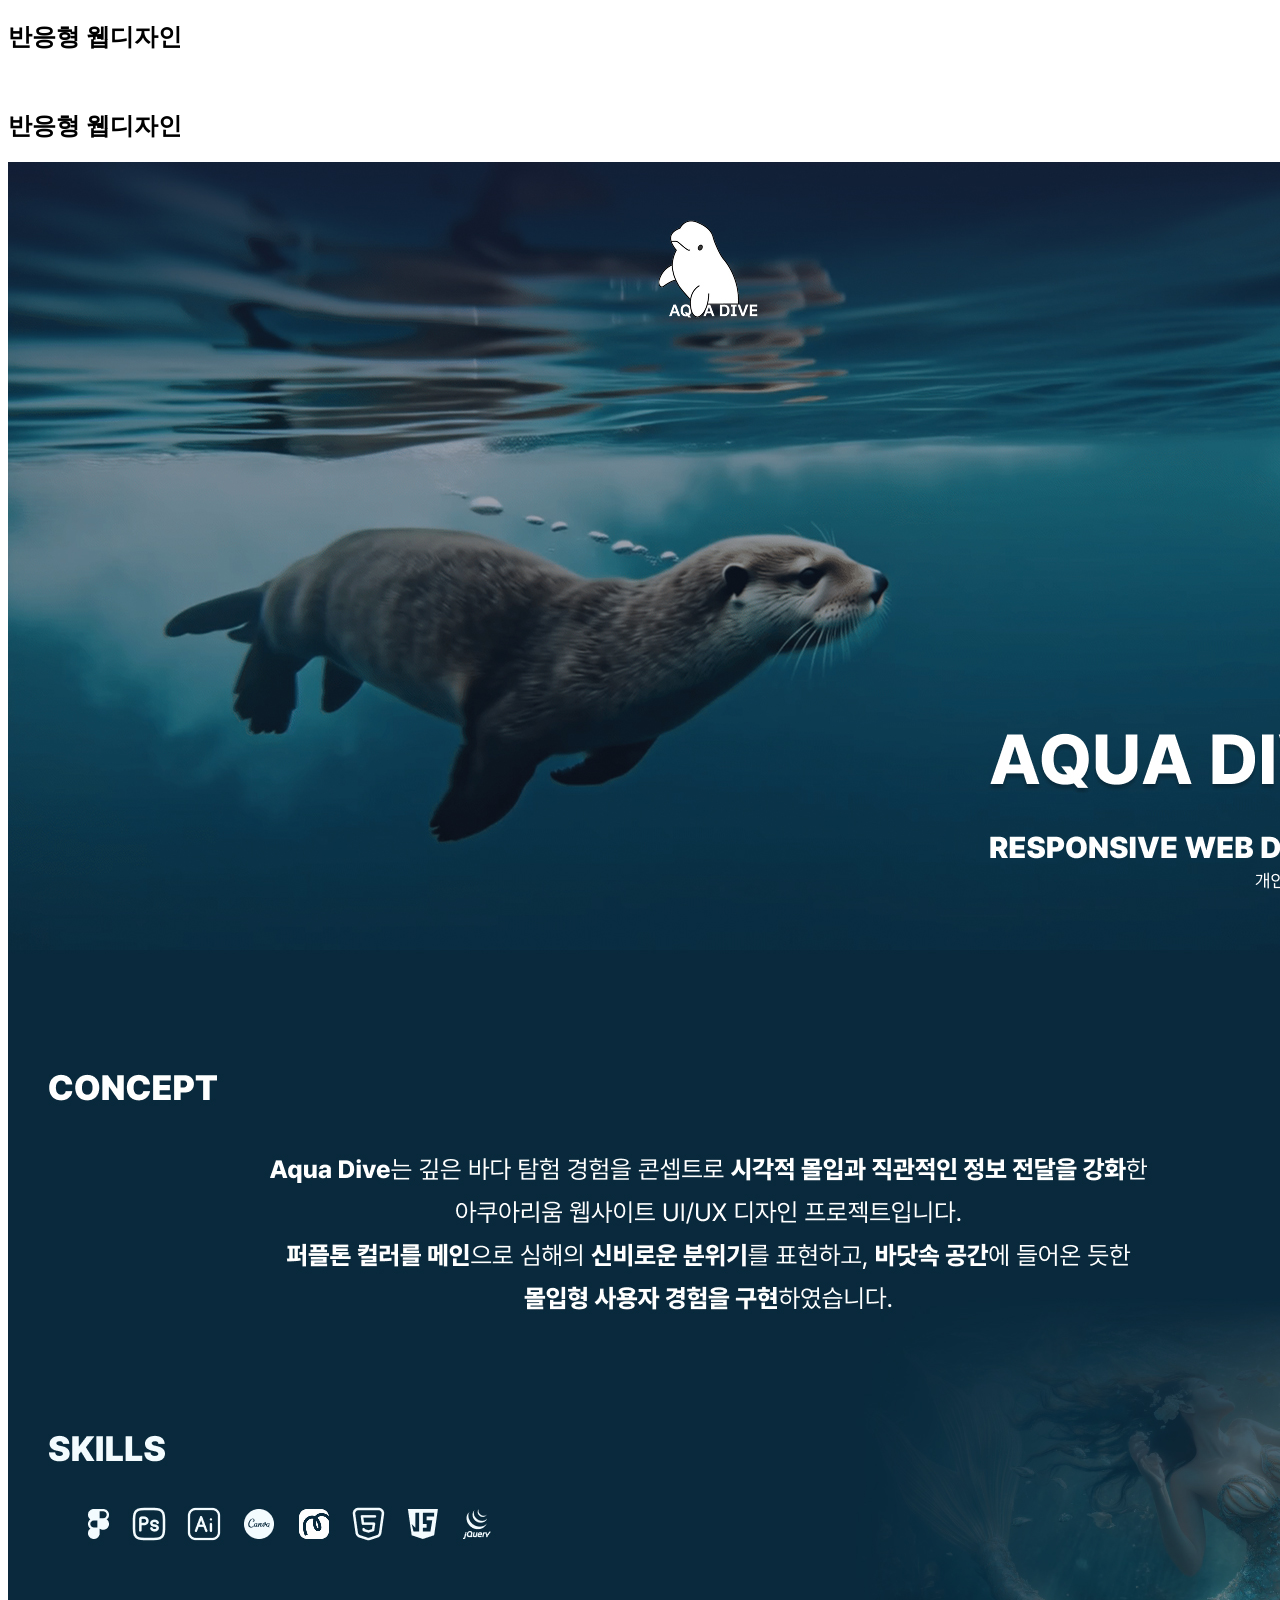
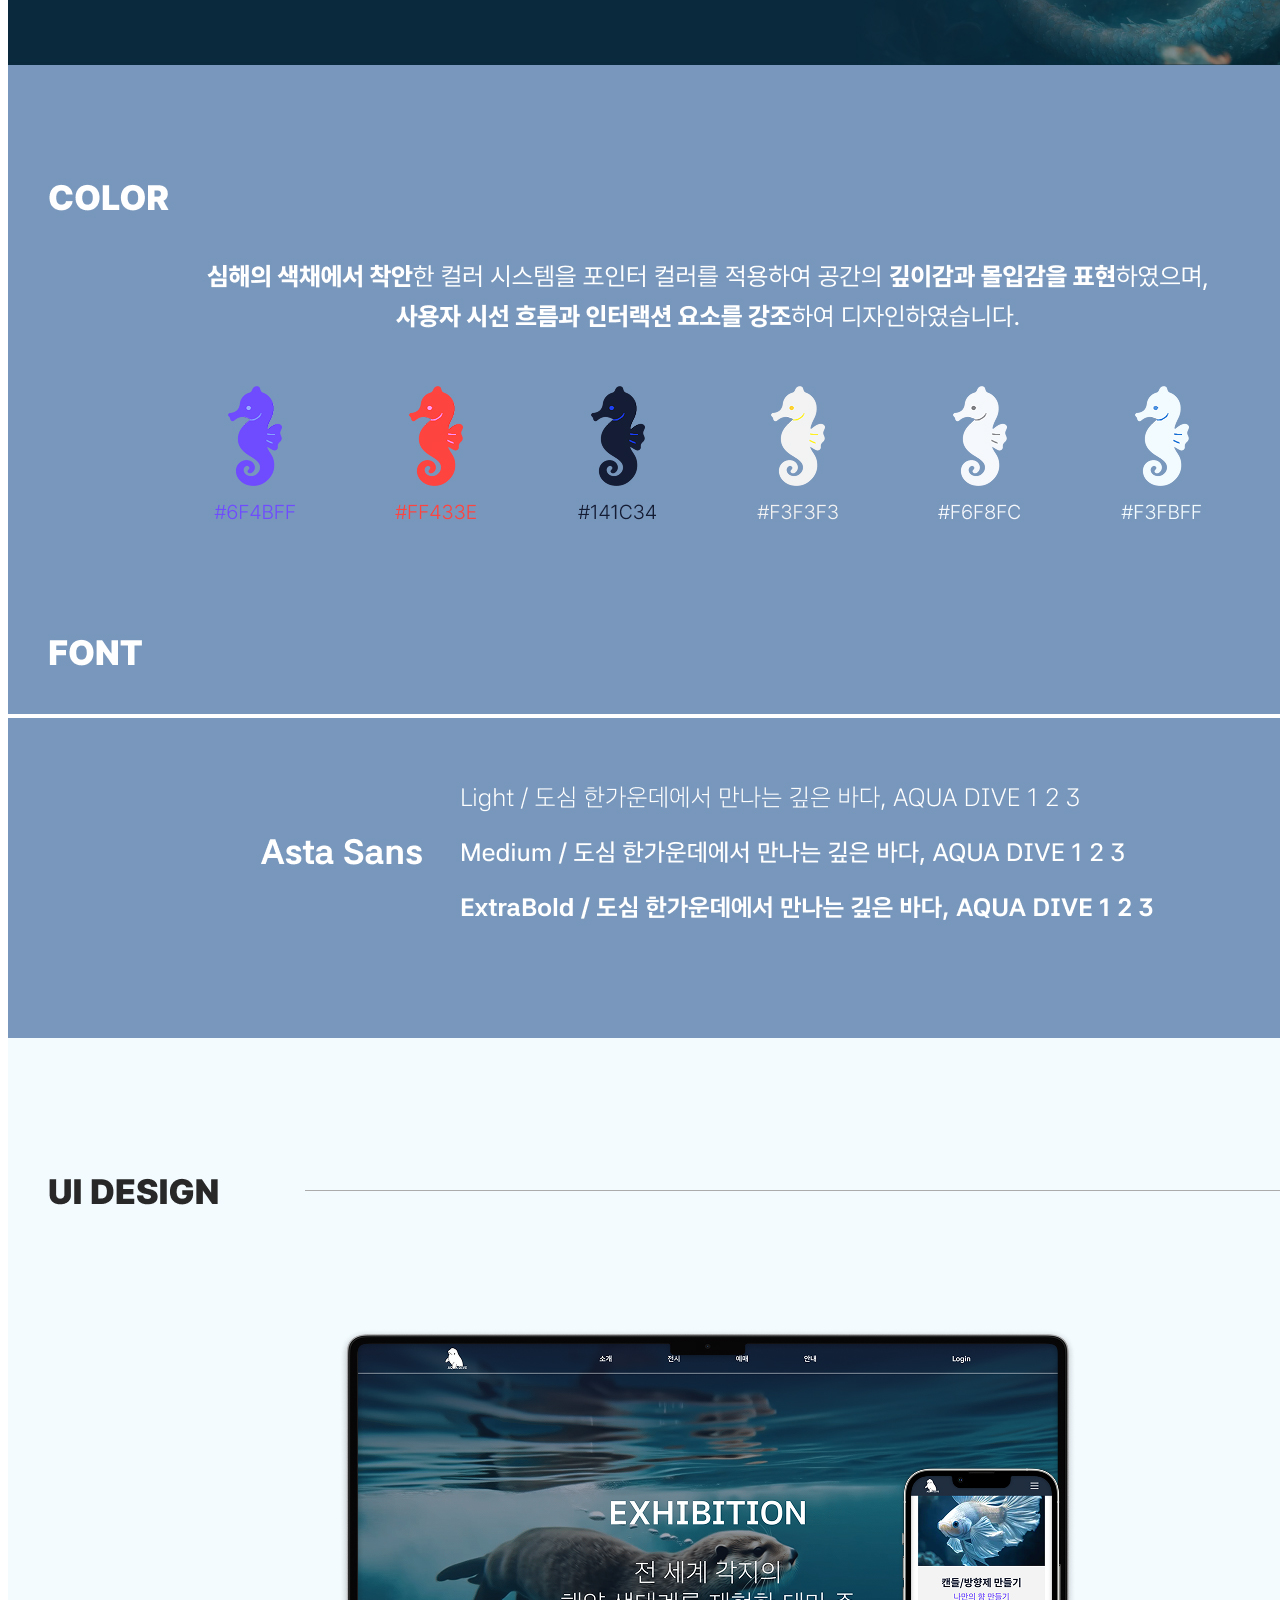
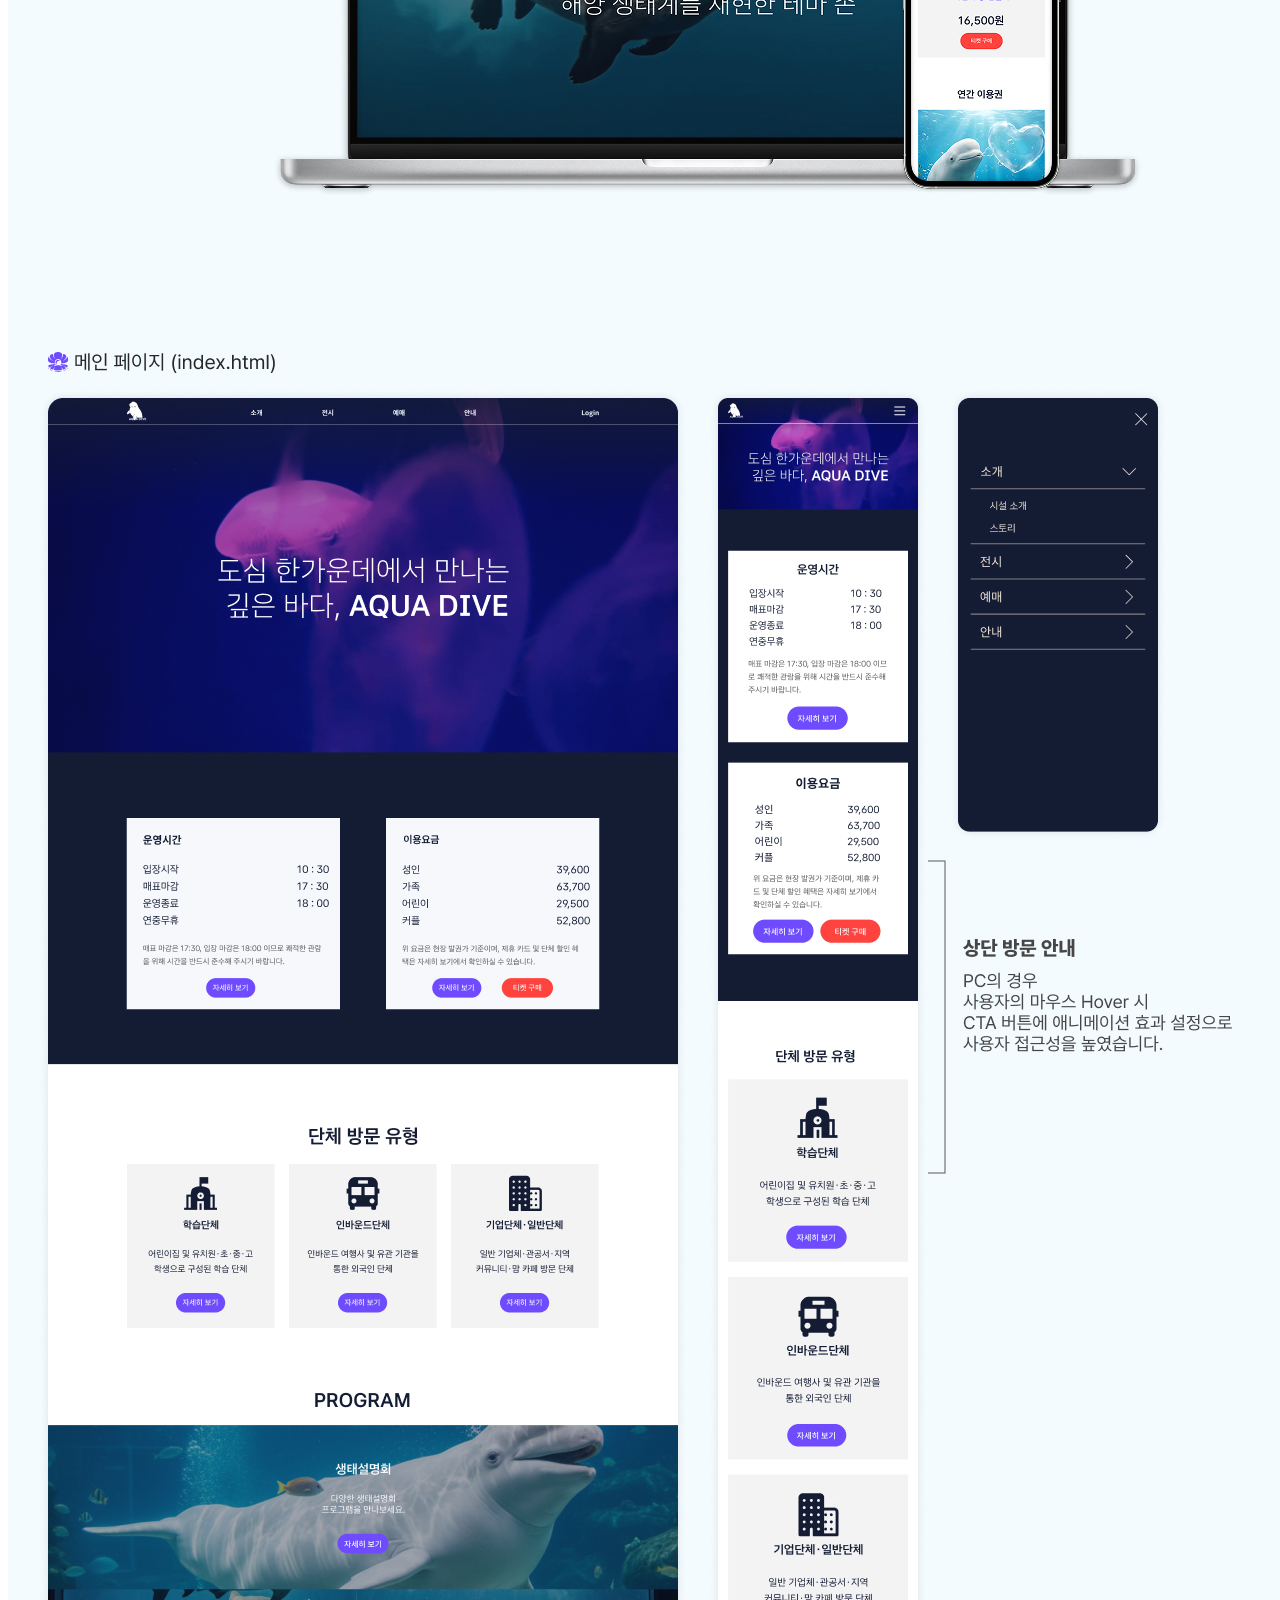
==== commit d2040877: "Add files via upload" ====
--- a/index.html
+++ b/index.html
@@ -58,8 +58,8 @@
                         <div class="line"></div>
                     <div>
                         <p class="myintro">안녕하세요. <br><br>
-                        사소한 디테일에서 <span class="bold">새로운 가능성을 발견</span>하고 <br>
-                        <span class="bold">섬세함으로 그 답을 설계하는 디자이너 강지혜</span>입니다. <br> <br>
+                        사소한 디테일에서 새로운 가능성을 <br>
+                        발견하고 <span class="bold">섬세함으로 답을 설계하는 디자이너 강지혜</span>입니다. <br> <br>
                         <span class="bold">복잡한 문제를 걷어내고 본질에 집중</span>하며 <br>
                         머무는 모든 순간을 <span class="bold">가장 편안하고 가치 있게</span> <br>
                         만드는 것이 <span class="bold">저의 디자인 철학</span>입니다.
@@ -88,6 +88,14 @@
                         <img src="img/promotion/fujifilm/fujifilmthumb.png" alt="" >
                         <div>FUJIFILM INSTAX</div>
                     </div>
+                    <div class="modal-open" onclick="open_modal(11)">
+                        <img src="img/promotion/mlb/mlbthumb.png" alt="" >
+                        <div>MLB</div>
+                    </div>
+                    <div class="modal-open" onclick="open_modal(12)">
+                        <img src="img/promotion/toun/tounthumb.png" alt="" >
+                        <div>TOUN 28</div>
+                    </div>
            
                 </div>
                 <div class="line"></div>
@@ -330,6 +338,44 @@
                         Photoshop / Figma : 이미지 편집 및 레이아웃 구성</p> 
                     <img src="img/promotion/dashing/dashing_01.png" alt="">
                     <img src="img/promotion/dashing/dashing_02.png" alt="">
+                    <span class="modal-close"><i class="fa-solid fa-xmark"></i></span>
+                </div>
+            </div>
+        </div>   
+    </div>
+        <div class="modal" >
+        <div class="modal-wrap">
+            <div class="modal-body">
+                <div  class="modal-860">
+                    <h2>상세 페이지</h2>
+                    <div class="modal-logo"><img src="img/promotion/mlb/logo.png" alt=""></div>
+                    <p class="con"><span>컨셉</span>딥 블루 컬러와 메탈릭 요소를 중심으로 차갑고 세련된 스포티 스트릿 무드를 강조하고, 
+                        절제된 구성과 시선 흐름을 통해 제품의 디테일과 핏에 집중하도록 설계했습니다.</p>
+                    <p class="con"><span>기술 스택</span>ChatGPT / Gemini : 카피 문구 아이디어 참고 <br>
+                        Nano Banana / 미리캔버스(Miricle) / Canva : 이미지 생성 및 제품 연출 구성 <br>
+                        Photoshop / Figma : 이미지 편집 및 레이아웃 구성</p> 
+                    <img src="img/promotion/mlb/mlb_01.png" alt="">
+                    <img src="img/promotion/mlb/mlb_02.png" alt="">
+                    <img src="img/promotion/mlb/mlb_03.png" alt="">
+                    <img src="img/promotion/mlb/mlb_04.png" alt="">
+                    <span class="modal-close"><i class="fa-solid fa-xmark"></i></span>
+                </div>
+            </div>
+        </div>   
+    </div>
+        <div class="modal" >
+        <div class="modal-wrap">
+            <div class="modal-body">
+                <div  class="modal-860">
+                    <h2>상세 페이지</h2>
+                    <div class="modal-logo"><img src="img/promotion/toun/logo.png" alt=""></div>
+                    <p class="con"><span>컨셉</span>클린하고 미니멀한 톤을 기반으로 이미지 중심의 레이아웃을 구성하여, 제품의 자연스러움과 친환경 메시지를 직관적으로 전달하고자 한 디자인입니다.</p>
+                    <p class="con"><span>기술 스택</span>ChatGPT / Gemini : 카피 문구 작업 <br>
+                        Nano Banana / 미리캔버스(Miricle) / Canva : 이미지 연출 <br>
+                        Photoshop / Figma : 이미지 편집 및 레이아웃 구성</p> 
+                    <img src="img/promotion/toun/toun_01.png" alt="">
+                    <img src="img/promotion/toun/toun_02.png" alt="">
+                    <img src="img/promotion/toun/toun_03.png" alt="">
                     <span class="modal-close"><i class="fa-solid fa-xmark"></i></span>
                 </div>
             </div>
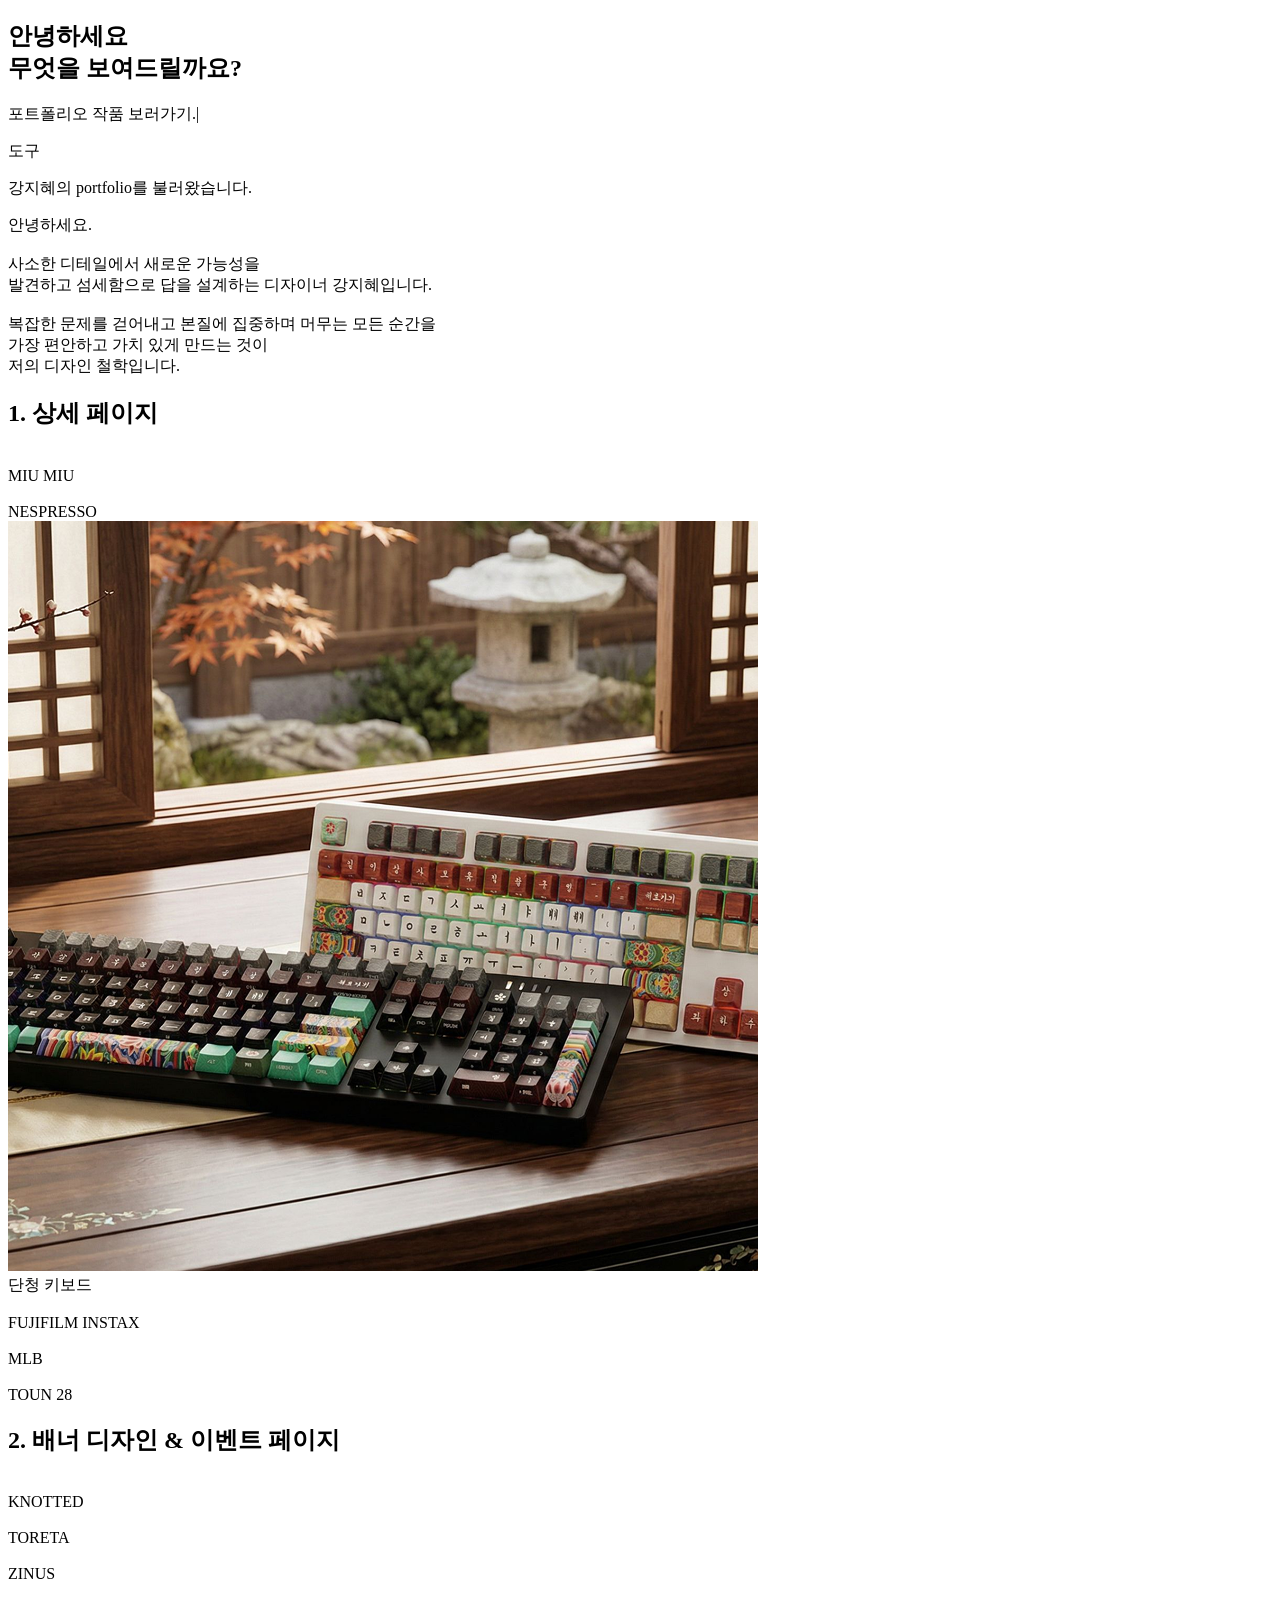
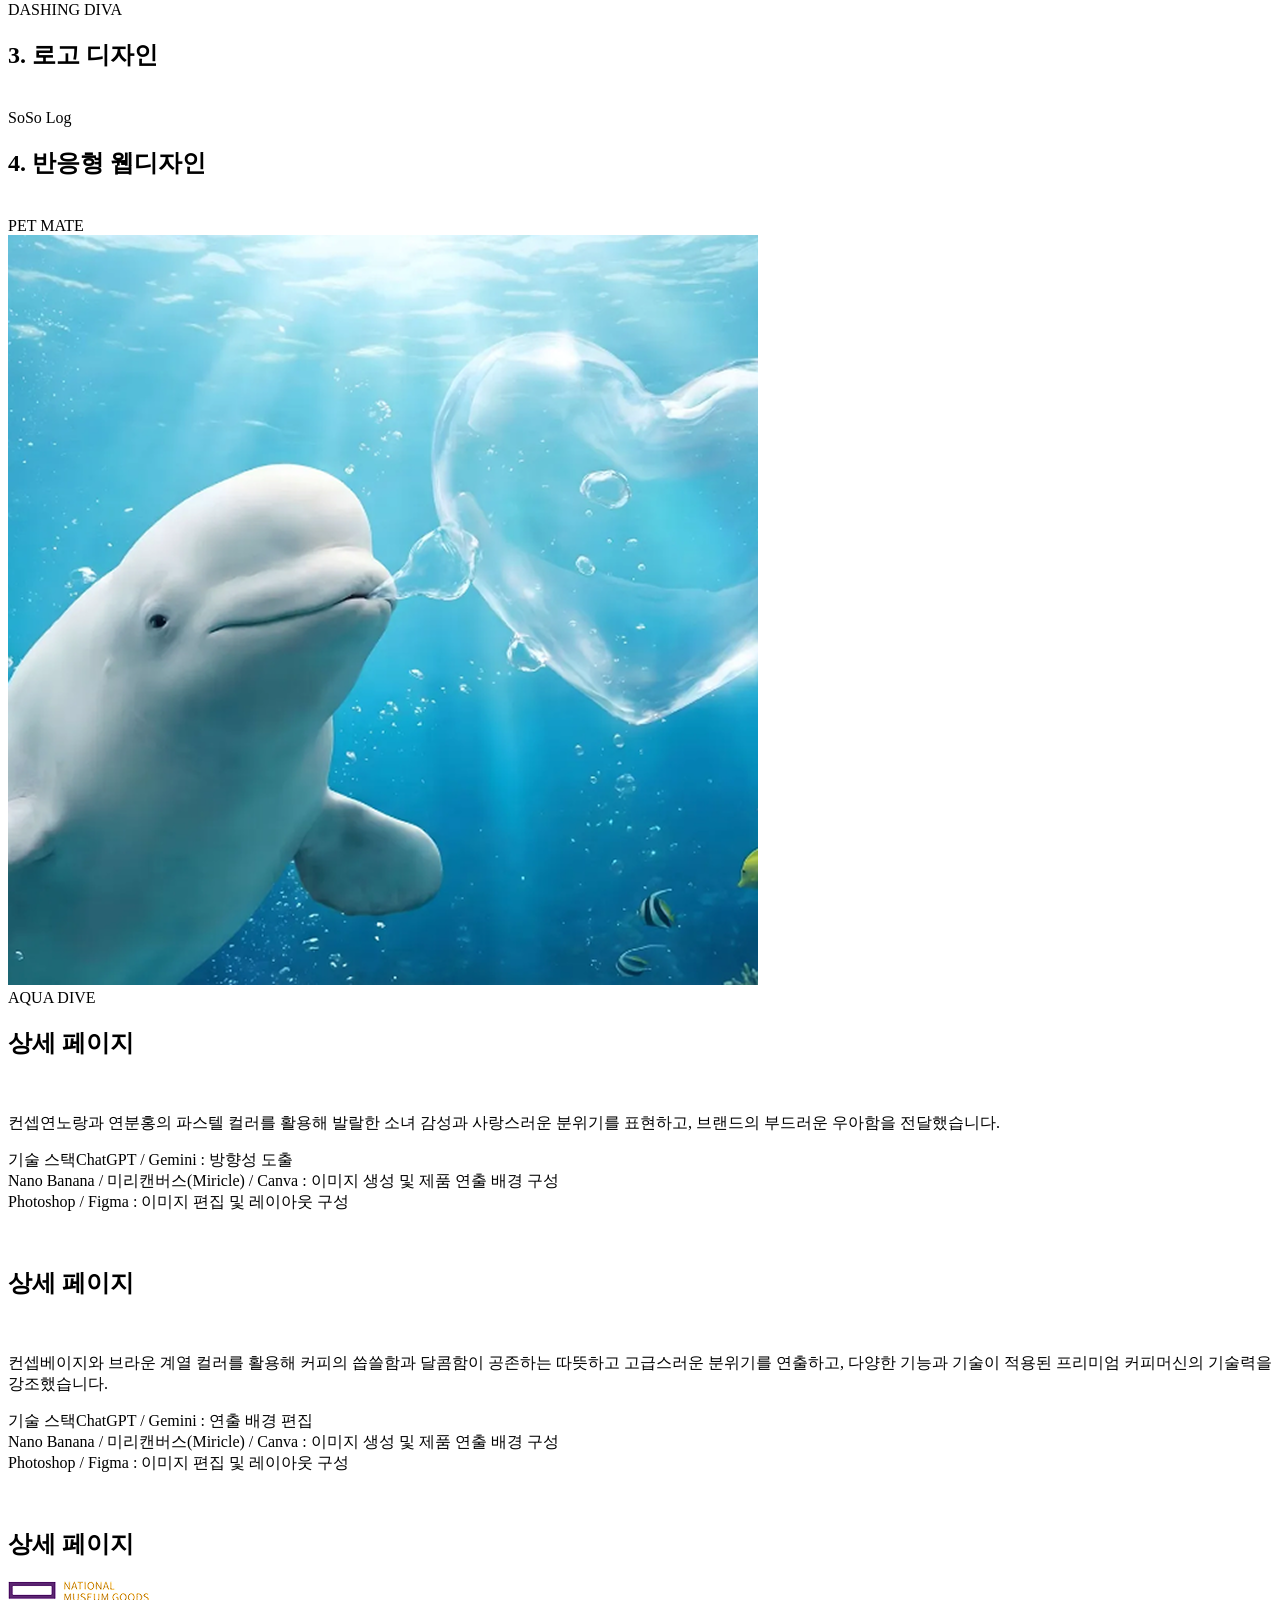
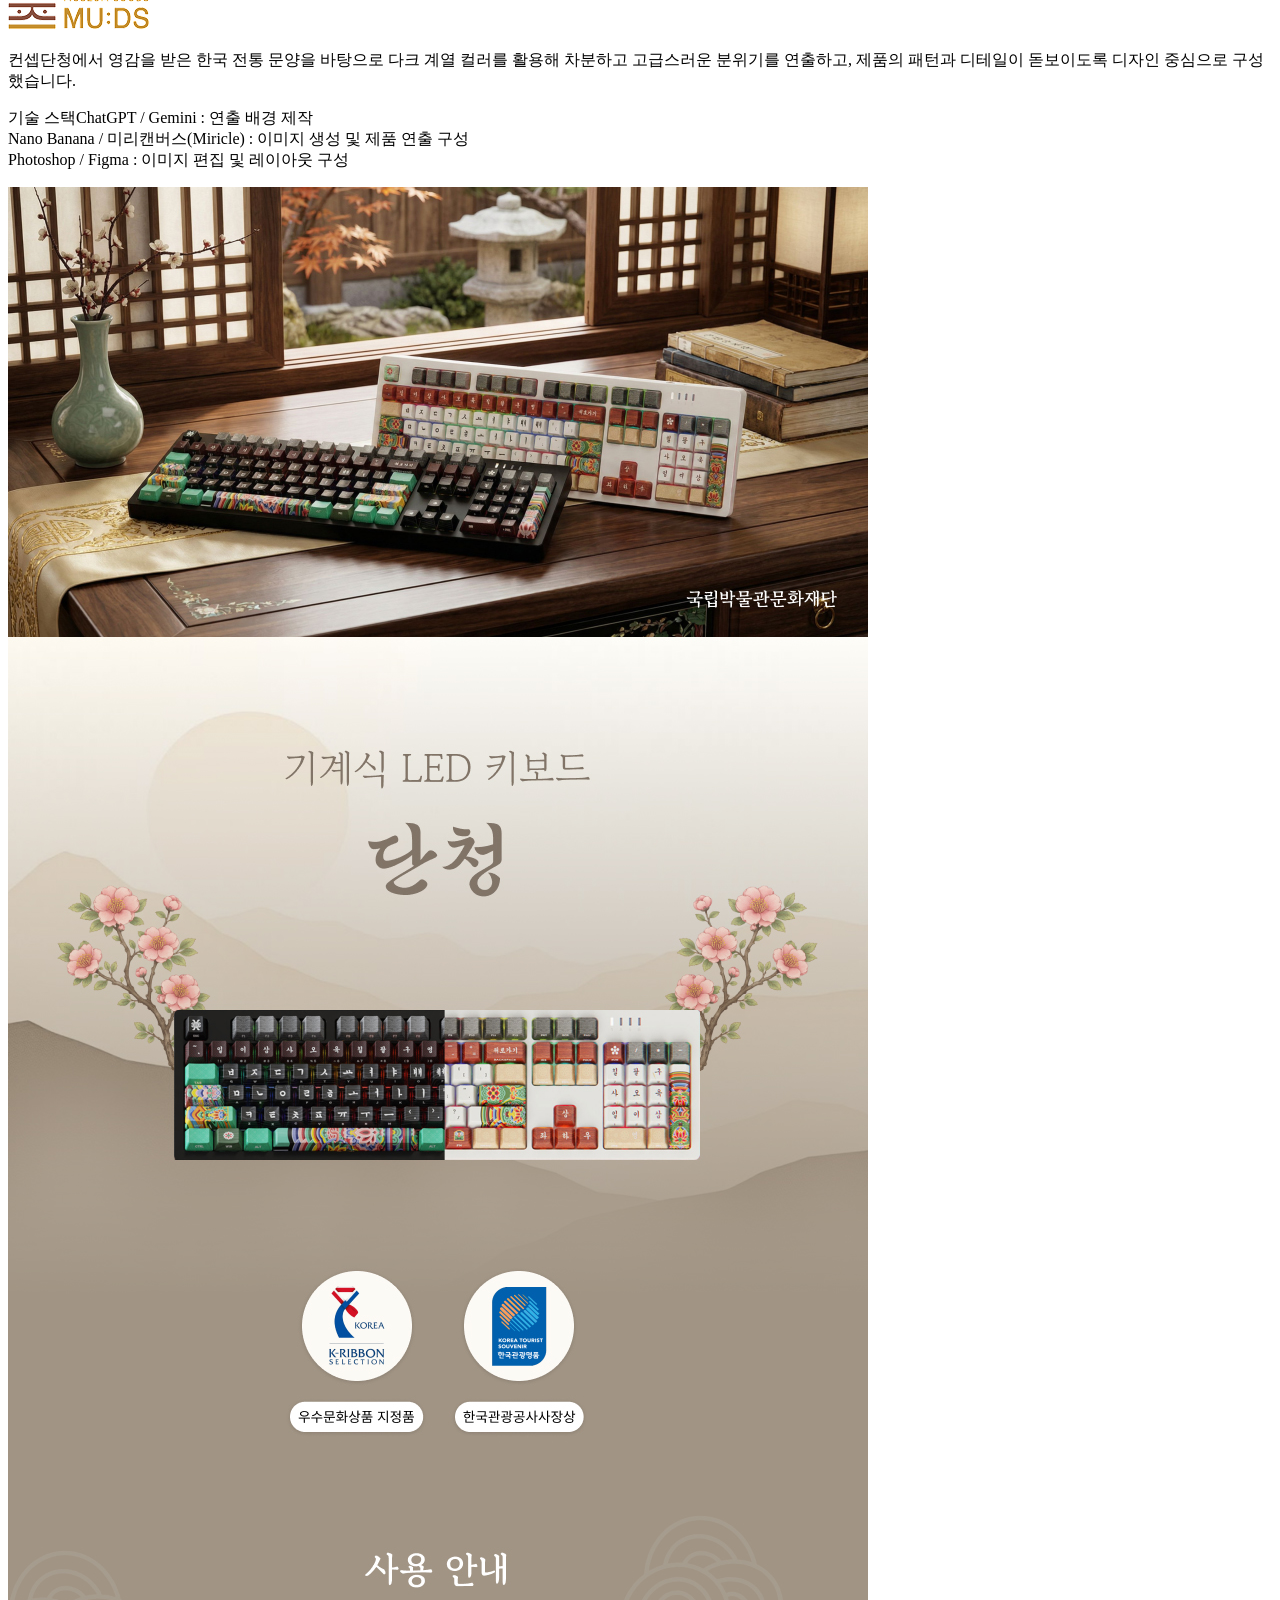
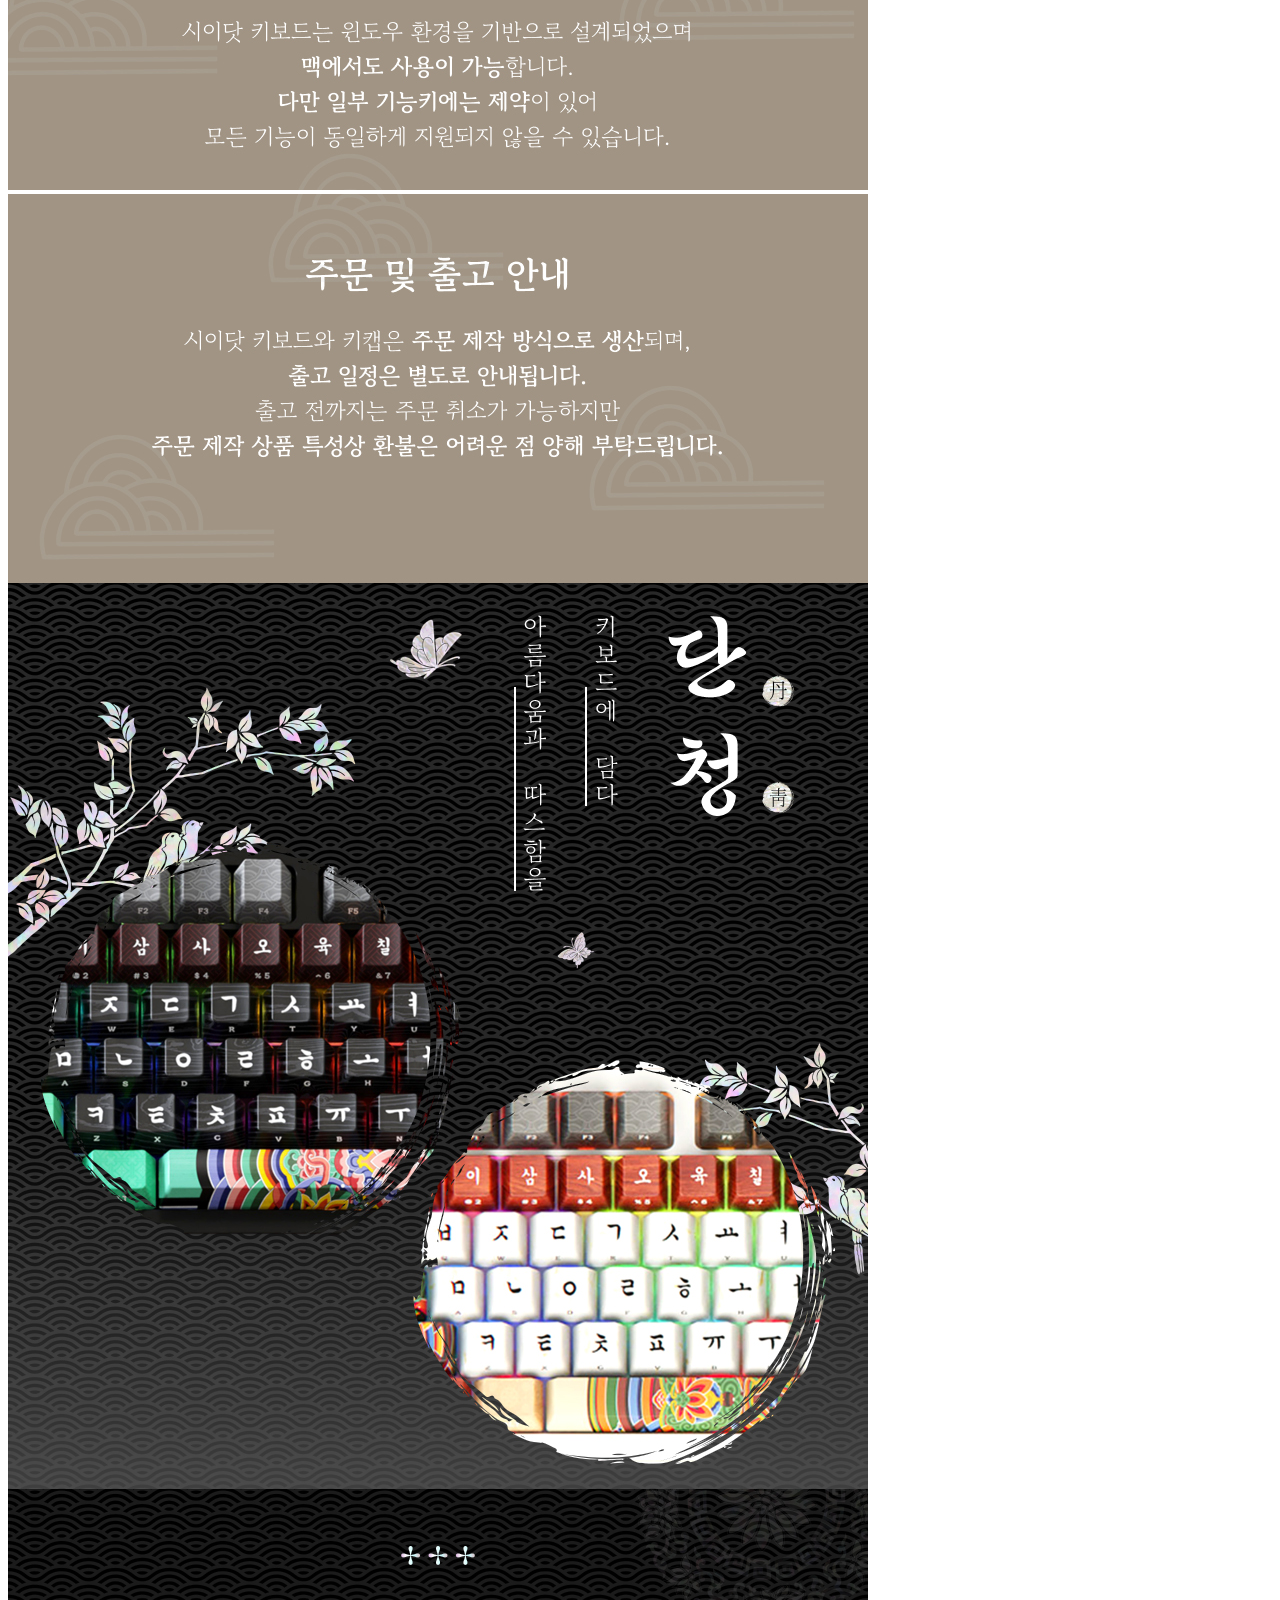
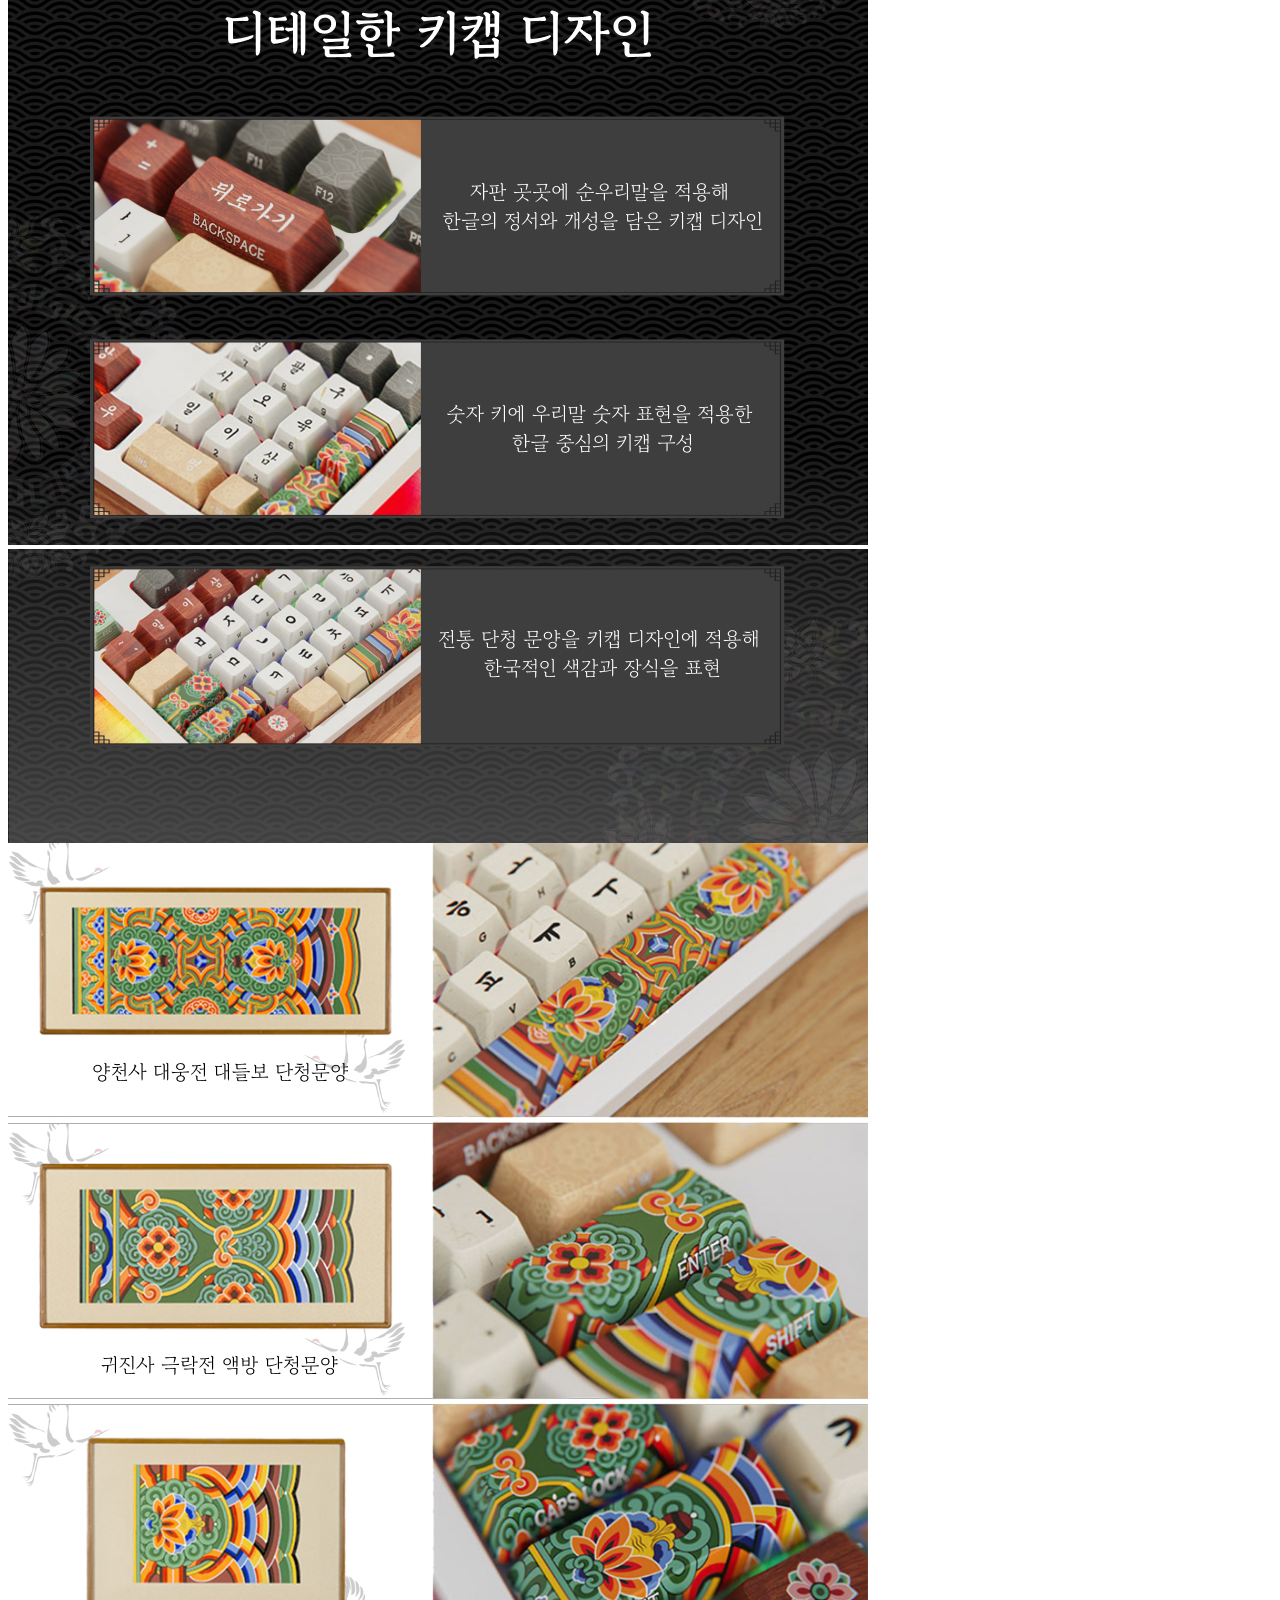
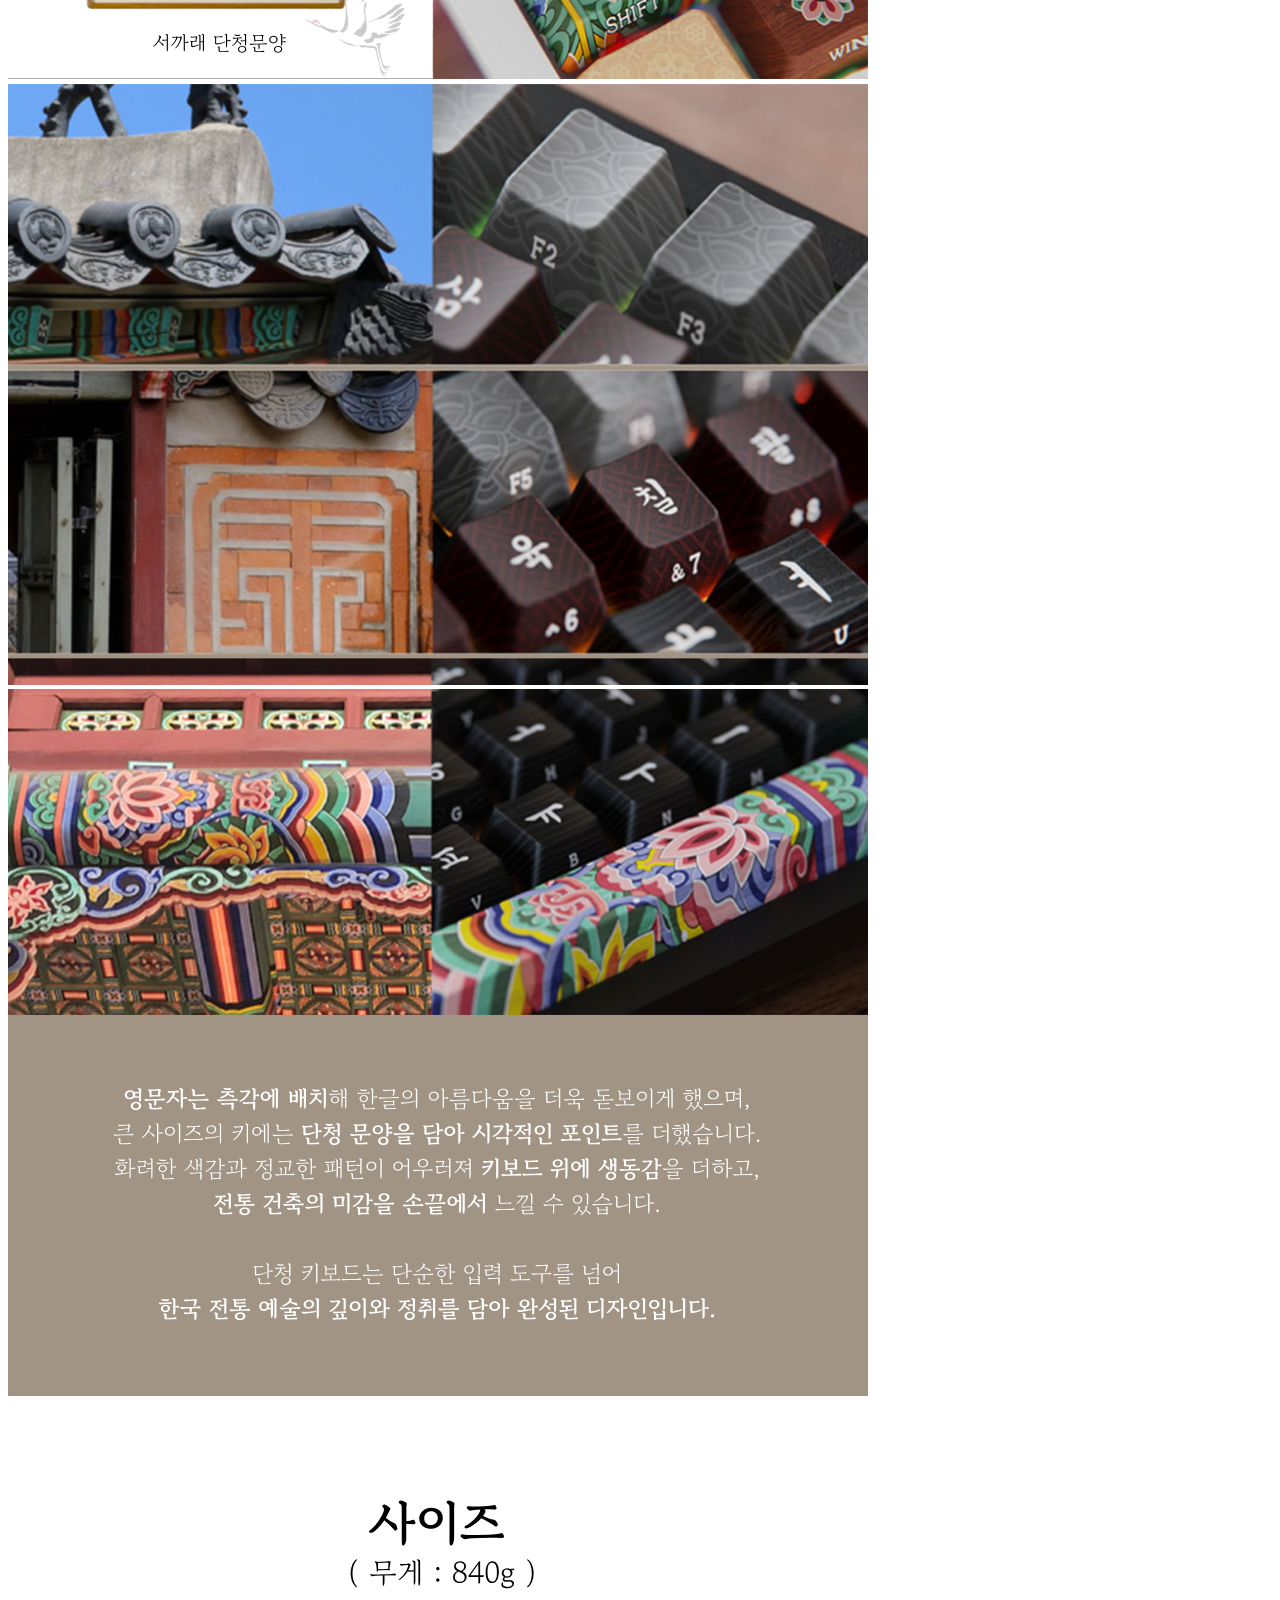
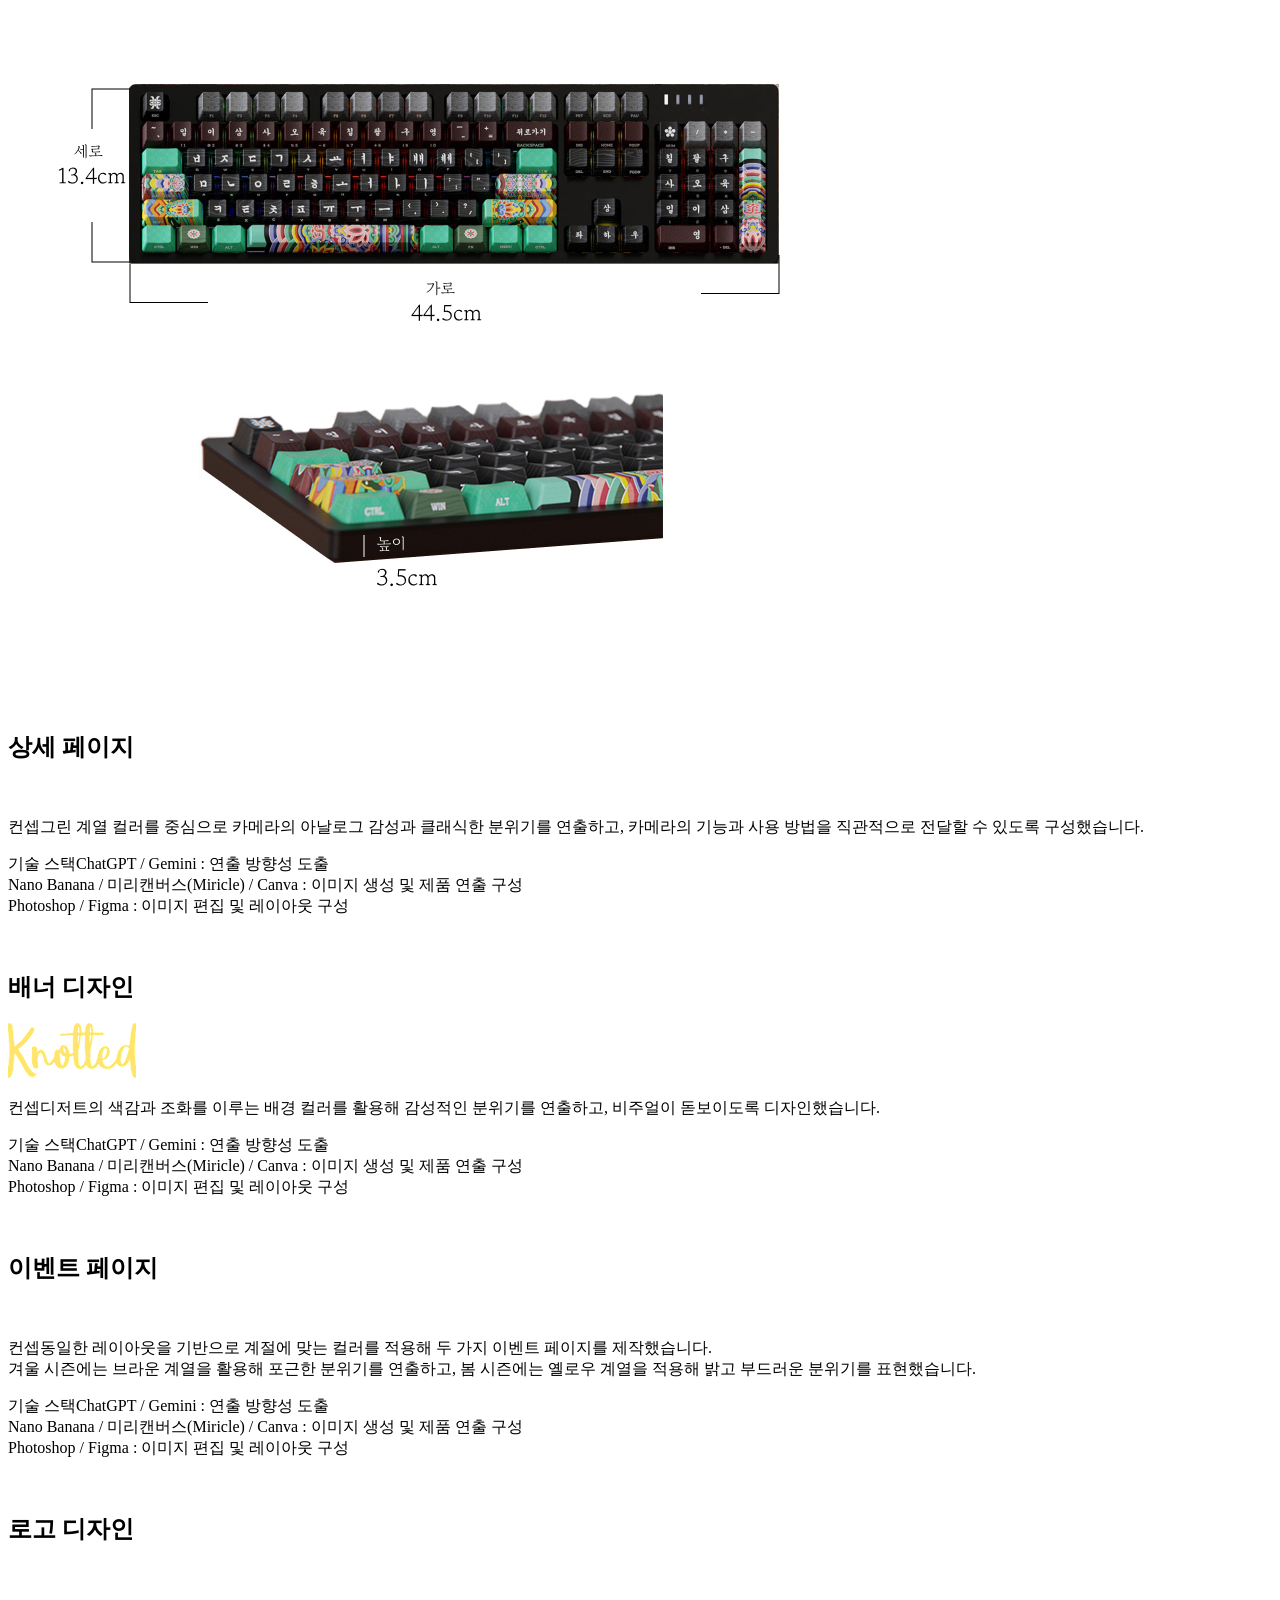
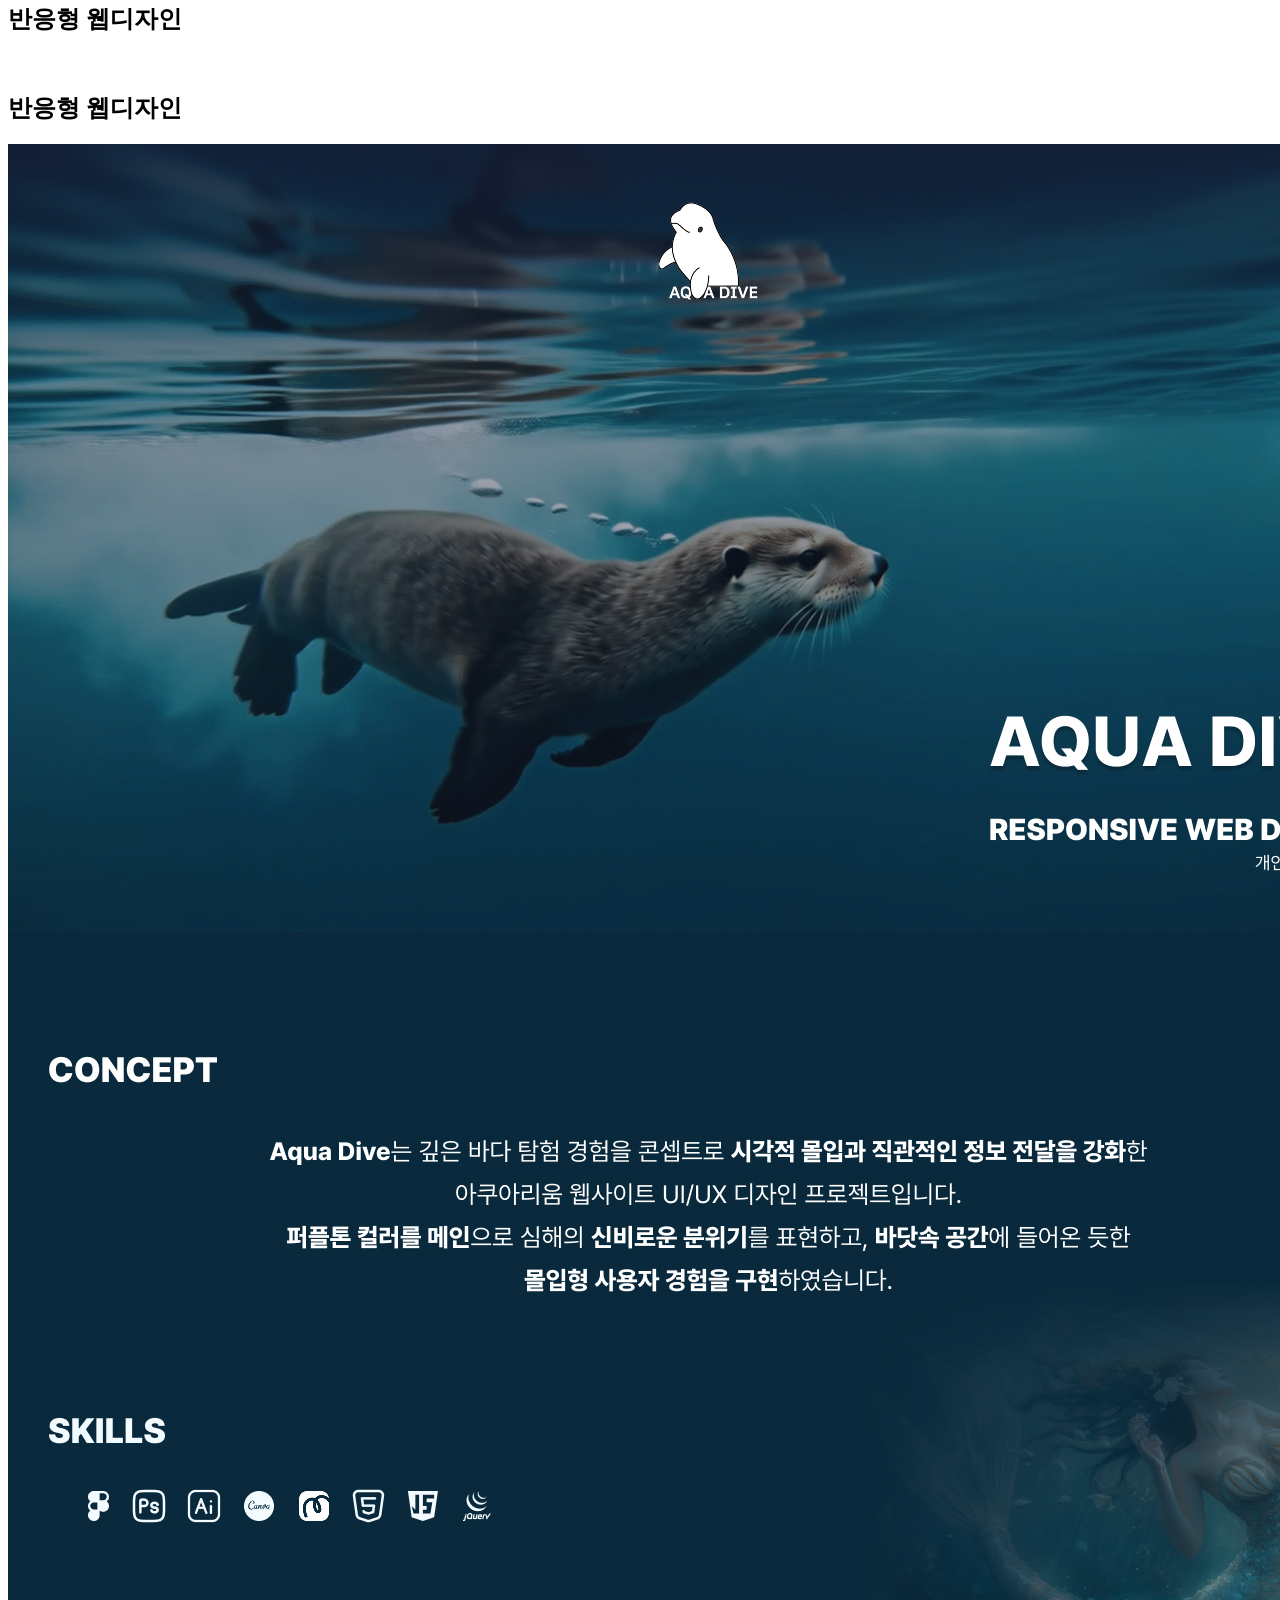
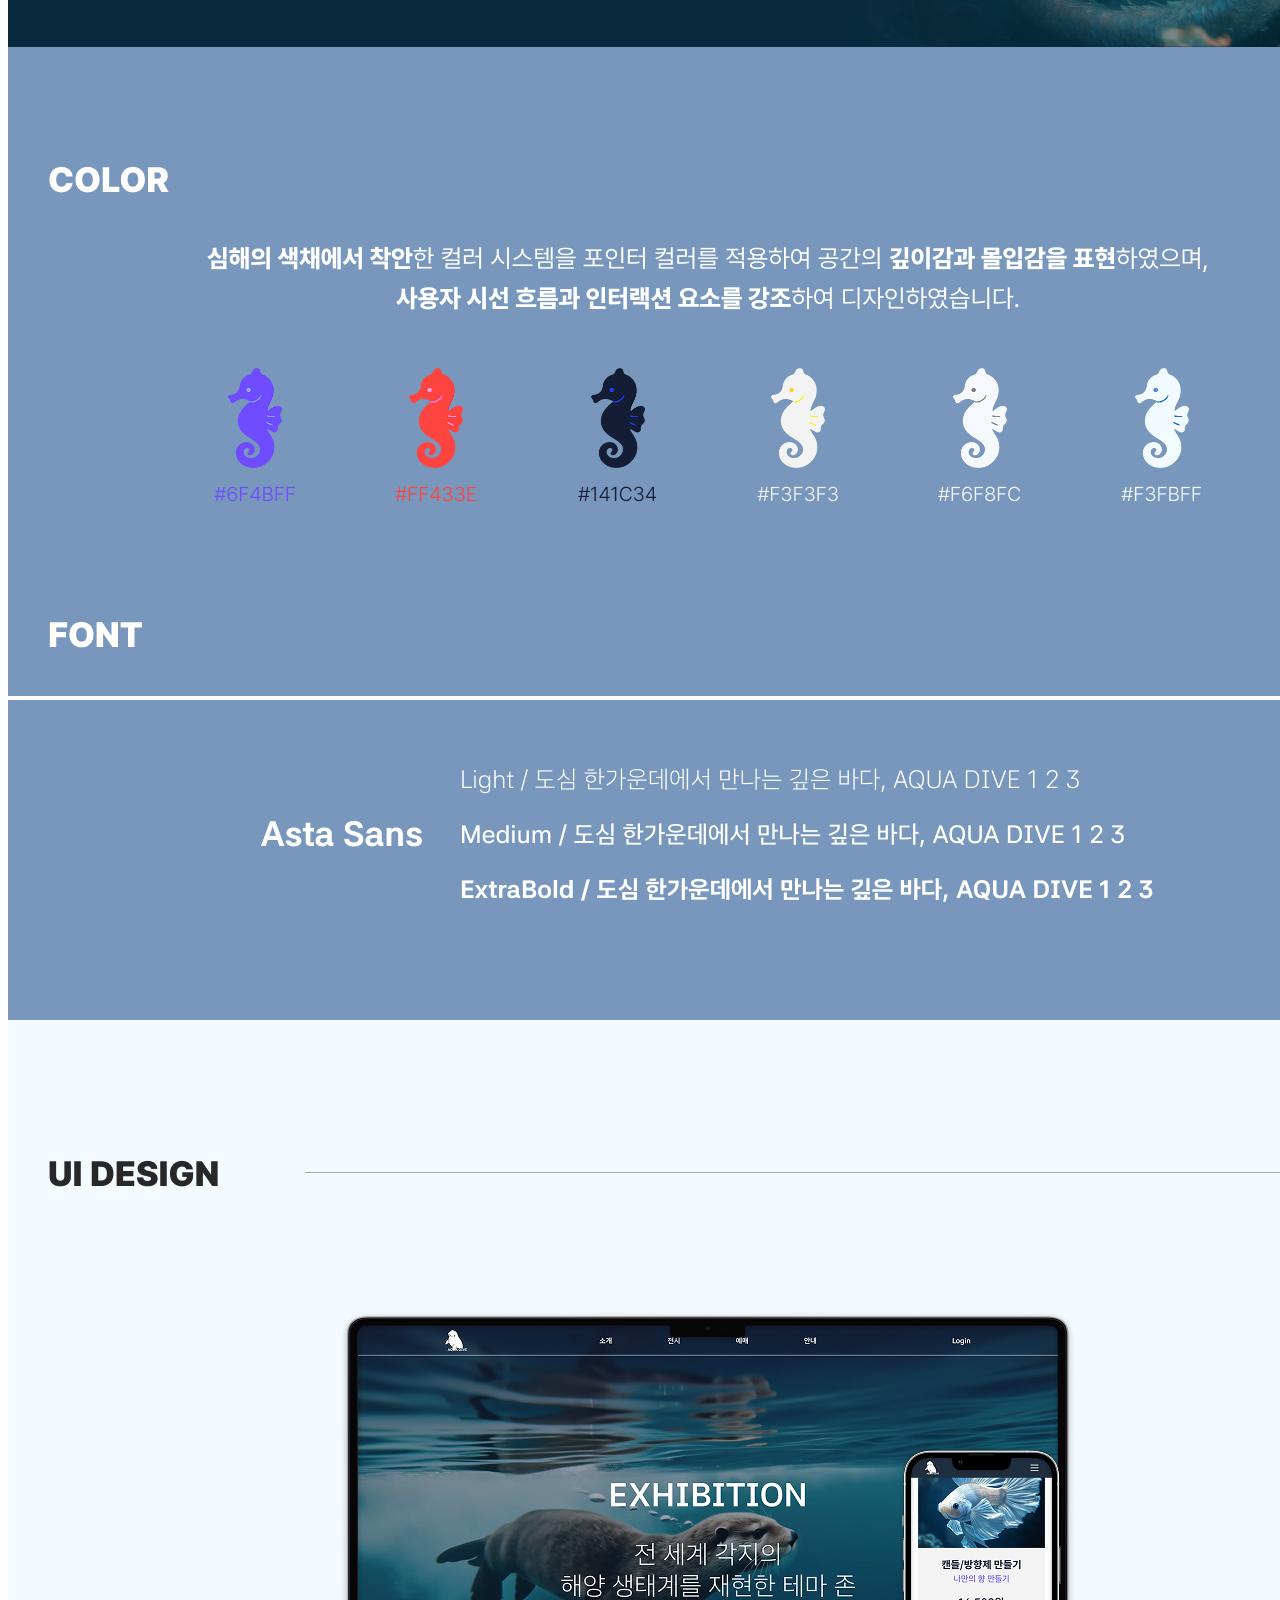
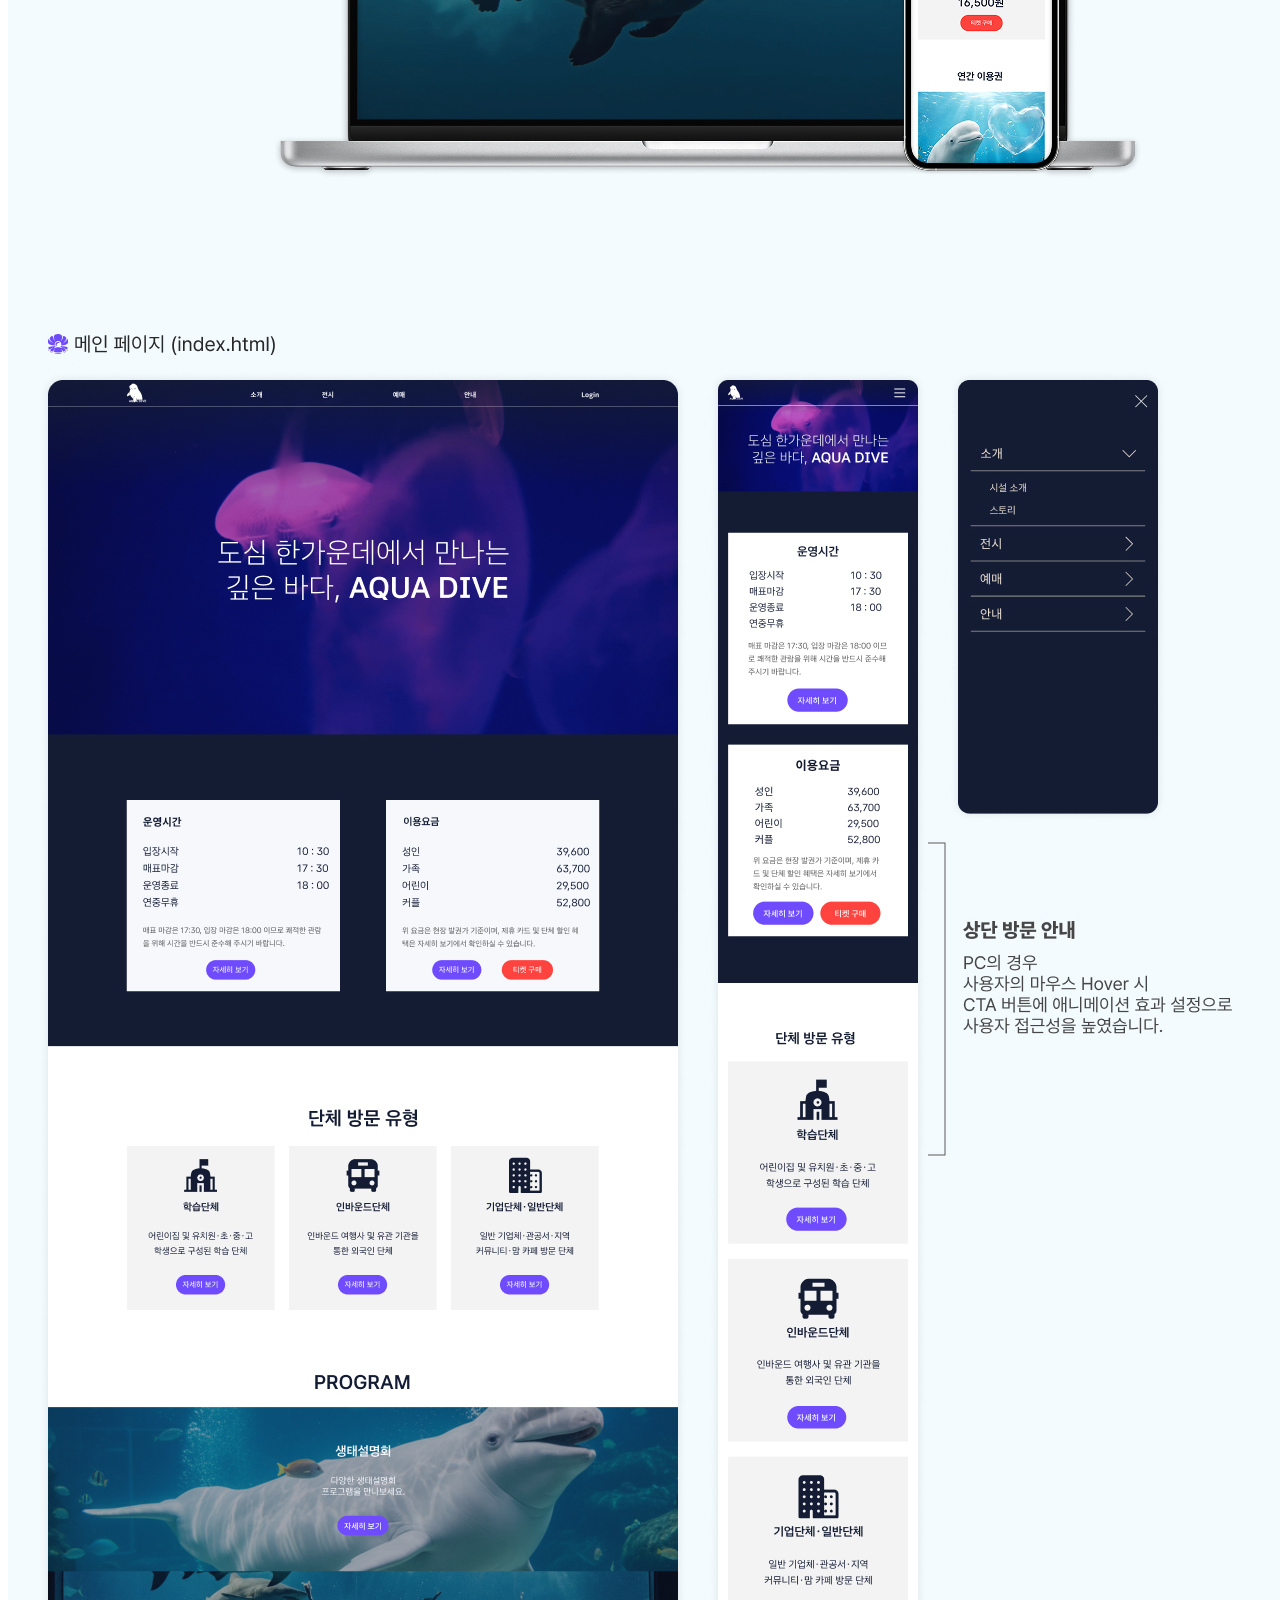
==== commit 3678fd99: "Add files via upload" ====
--- a/index.html
+++ b/index.html
@@ -60,9 +60,10 @@
                         <p class="myintro">안녕하세요. <br><br>
                         사소한 디테일에서 새로운 가능성을 <br>
                         발견하고 <span class="bold">섬세함으로 답을 설계하는 디자이너 강지혜</span>입니다. <br> <br>
-                        <span class="bold">복잡한 문제를 걷어내고 본질에 집중</span>하며 <br>
-                        머무는 모든 순간을 <span class="bold">가장 편안하고 가치 있게</span> <br>
-                        만드는 것이 <span class="bold">저의 디자인 철학</span>입니다.
+                        <span class="bold">복잡한 문제를 걷어내고 본질에 집중</span>하며
+                        머무는 모든 순간을 <br> <span class="bold">가장 편안하고 가치 있게</span>
+                        만드는 것이 <span class="bold">
+                            <br>저의 디자인 철학</span>입니다.
                         </p>
                         <div class="line"></div>
                     </div>
@@ -268,7 +269,6 @@
             <div class="modal-body">
                 <div  class="modal-1400">
                     <h2>로고 디자인</h2>
-                    <div class="modal-logo"><img src="img/promotion/logo/sologo.png" alt=""></div>
                         <img src="img/promotion/logo/sosolog_01.jpg" alt="">
                         <img src="img/promotion/logo/sosolog_02.jpg" alt="">
                         <img src="img/promotion/logo/sosolog_03.jpg" alt="">
